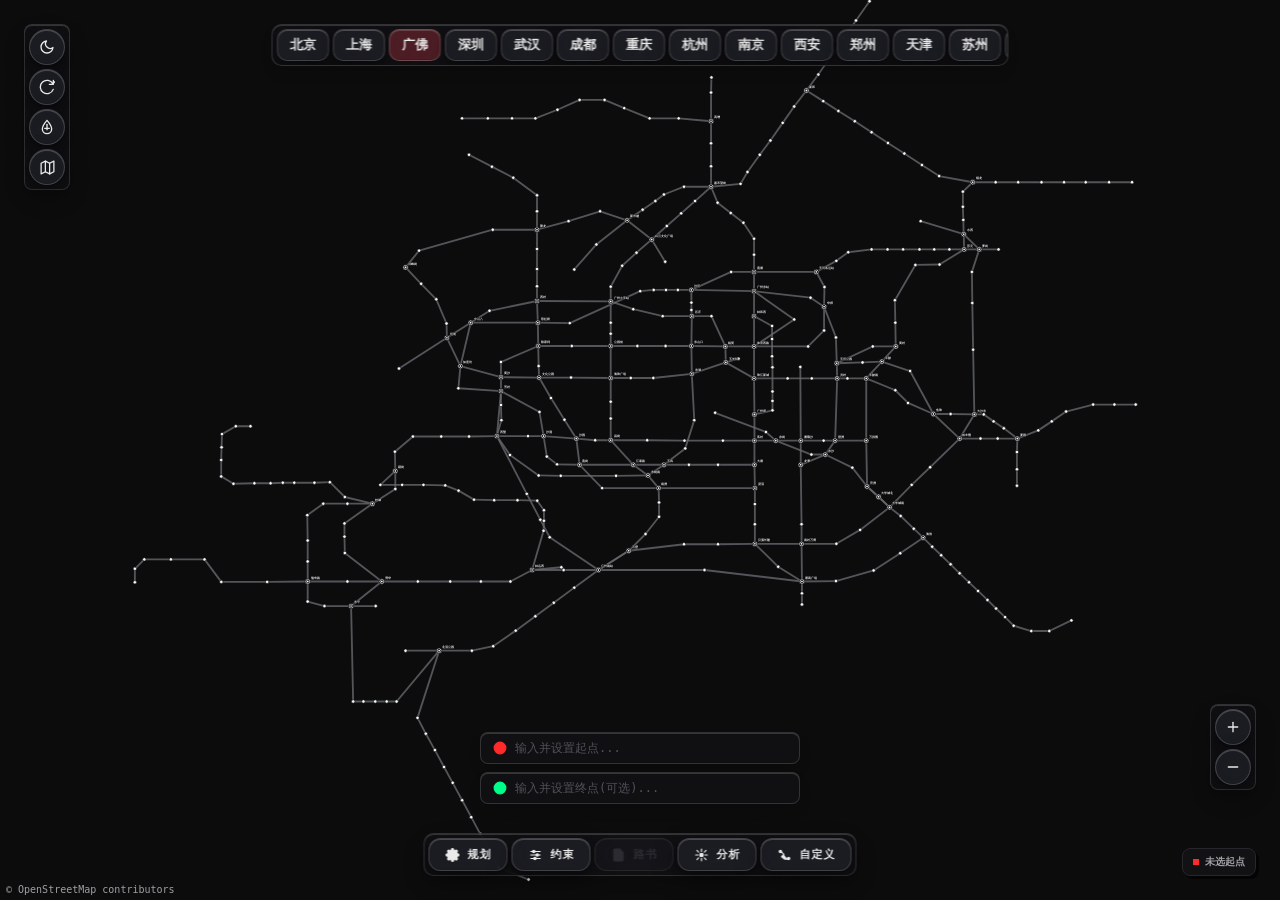
==== index.html @ 40e21f90 "feat: add Chongqing metro line 15 initial section" ====
<!DOCTYPE html>
<html lang="zh-CN">
<head>
    <meta charset="UTF-8">
    <meta name="viewport" content="width=device-width, initial-scale=1.0, viewport-fit=cover">
    <title>地铁路网线路研究</title>
    
    <!-- Google Fonts -->
    <link rel="preconnect" href="https://fonts.googleapis.com">
    <link rel="preconnect" href="https://fonts.gstatic.com" crossorigin>
    <link href="https://fonts.googleapis.com/css2?family=Outfit:wght@400;500;600;700;800&family=Inter:wght@400;500;600;700&display=swap" rel="stylesheet">
    
    <!-- CSS Style -->
    <link rel="stylesheet" href="styles.css?v=20261105-rose-v6">
</head>
<body class="theme-dark">
    <div class="app-container">
        
        <!-- Fullscreen map canvas -->
        <div class="map-section" id="map-section">
            <div class="map-svg-container" id="map-container">
                <!-- SVG map will be rendered dynamically here -->
            </div>
        </div>
        
        <!-- Top Left floating vertical pill (ref app theme/style panel) -->
        <div class="float-panel-left">
            <button class="btn-float" id="btn-theme" title="切换模式">
                <svg viewBox="0 0 24 24" width="16" height="16" stroke="currentColor" stroke-width="2" fill="none" stroke-linecap="round" stroke-linejoin="round">
                    <path d="M21 12.79A9 9 0 1 1 11.21 3 7 7 0 0 0 21 12.79z"></path>
                </svg>
            </button>
            <button class="btn-float" id="btn-reset-map" title="图表重置">
                <svg viewBox="0 0 24 24" width="16" height="16" stroke="currentColor" stroke-width="2" fill="none" stroke-linecap="round" stroke-linejoin="round">
                    <path d="M21.5 2v6h-6M21.34 15.57a10 10 0 1 1-.57-8.38l5.67-5.67"></path>
                </svg>
            </button>
            <button class="btn-float" id="btn-line-colors" title="显示线路官方颜色" aria-pressed="false">
                <svg viewBox="0 0 24 24" width="16" height="16" stroke="currentColor" stroke-width="2" fill="none" stroke-linecap="round" stroke-linejoin="round">
                    <path d="M12 22a7 7 0 0 0 7-7c0-5-7-13-7-13S5 10 5 15a7 7 0 0 0 7 7z"></path>
                    <path d="M12 8v8"></path>
                    <path d="M8.5 14h7"></path>
                </svg>
            </button>
            <button class="btn-float" id="btn-geographic" title="切换地理走向" aria-label="切换地理走向" aria-pressed="false">
                <svg viewBox="0 0 24 24" width="17" height="17" stroke="currentColor" stroke-width="1.8" fill="none" stroke-linecap="round" stroke-linejoin="round"><path d="m3 6 6-3 6 3 6-3v15l-6 3-6-3-6 3z"></path><path d="M9 3v15M15 6v15"></path></svg>
            </button>
        </div>
        <a class="geographic-credit" href="https://www.openstreetmap.org/copyright" target="_blank" rel="noopener noreferrer">© OpenStreetMap contributors</a>
        
        <!-- Floating city selector tabs -->
        <div class="city-tab-container" id="city-tab-container" role="tablist" aria-label="选择城市地铁网络，左右滑动查看更多城市" title="左右滑动查看更多城市">
        </div>
        
        <!-- Bottom Right floating vertical zoom pill (ref app share/focus panel) -->
        <div class="float-panel-right">
            <button class="btn-float" id="btn-zoom-in" title="放大">
                <svg viewBox="0 0 24 24" width="16" height="16" stroke="currentColor" stroke-width="2" fill="none" stroke-linecap="round" stroke-linejoin="round">
                    <line x1="12" y1="5" x2="12" y2="19"></line>
                    <line x1="5" y1="12" x2="19" y2="12"></line>
                </svg>
            </button>
            <button class="btn-float" id="btn-zoom-out" title="缩小">
                <svg viewBox="0 0 24 24" width="16" height="16" stroke="currentColor" stroke-width="2" fill="none" stroke-linecap="round" stroke-linejoin="round">
                    <line x1="5" y1="12" x2="19" y2="12"></line>
                </svg>
            </button>
        </div>

        <!-- Floating start/end station search pill -->
        <div class="search-pill-container" id="search-pill-container">
            <div class="search-pill" style="margin-bottom: 8px;">
                <span class="search-pill-icon" style="color: var(--state-start);">
                    <svg viewBox="0 0 24 24" width="14" height="14" stroke="currentColor" stroke-width="2" fill="none" stroke-linecap="round" stroke-linejoin="round">
                        <circle cx="12" cy="12" r="10" fill="currentColor"></circle>
                    </svg>
                </span>
                <input type="text" class="search-pill-input" id="search-start-input" placeholder="输入并设置起点..." autocomplete="off" aria-label="起点站">
                <div class="suggestions-box" id="start-suggestions" role="listbox" aria-label="起点站建议" style="display:none; bottom:calc(100% + 8px); top:auto;"></div>
            </div>
            <div class="search-pill" id="search-end-pill">
                <span class="search-pill-icon" style="color: var(--state-end);">
                    <svg viewBox="0 0 24 24" width="14" height="14" stroke="currentColor" stroke-width="2" fill="none" stroke-linecap="round" stroke-linejoin="round">
                        <circle cx="12" cy="12" r="10" fill="currentColor"></circle>
                    </svg>
                </span>
                <input type="text" class="search-pill-input" id="search-end-input" placeholder="输入并设置终点(可选)..." autocomplete="off" aria-label="终点站">
                <div class="suggestions-box" id="end-suggestions" role="listbox" aria-label="终点站建议" style="display:none; bottom:calc(100% + 8px); top:auto;"></div>
            </div>
        </div>
        
        <!-- Floating bottom navigation bar (ref main navigation bar) -->
        <div class="bottom-nav-bar" id="bottom-nav-bar">
            <button class="nav-item" id="nav-rules" data-target="drawer-rules">
                <span class="nav-item-icon">
                    <svg viewBox="0 0 24 24" width="14" height="14" stroke="currentColor" stroke-width="2" fill="none" stroke-linecap="round" stroke-linejoin="round">
                        <circle cx="12" cy="12" r="3"></circle>
                        <path d="M19.4 15a1.65 1.65 0 0 0 .33 1.82l.06.06a2 2 0 1 1-2.83 2.83l-.06-.06a1.65 1.65 0 0 0-1.82-.33 1.65 1.65 0 0 0-1 1.51V21a2 2 0 0 1-4 0v-.09A1.65 1.65 0 0 0 9 19.4a1.65 1.65 0 0 0-1.82.33l-.06.06a2 2 0 1 1-2.83-2.83l.06-.06a1.65 1.65 0 0 0 .33-1.82 1.65 1.65 0 0 0-1.51-1H3a2 2 0 0 1 0-4h.09A1.65 1.65 0 0 0 4.6 9a1.65 1.65 0 0 0-.33-1.82l-.06-.06a2 2 0 1 1 2.83-2.83l.06.06a1.65 1.65 0 0 0 1.82.33H9a1.65 1.65 0 0 0 1-1.51V3a2 2 0 0 1 4 0v.09a1.65 1.65 0 0 0 1 1.51 1.65 1.65 0 0 0 1.82-.33l.06-.06a2 2 0 1 1 2.83 2.83l-.06.06a1.65 1.65 0 0 0-.33 1.82V9a1.65 1.65 0 0 0 1.51 1H21a2 2 0 0 1 0 4h-.09a1.65 1.65 0 0 0-1.51 1z"></path>
                    </svg>
                </span>
                <span class="nav-item-label">规划</span>
            </button>
            <button class="nav-item" id="nav-constraints" data-target="drawer-constraints">
                <span class="nav-item-icon">
                    <svg viewBox="0 0 24 24" width="14" height="14" stroke="currentColor" stroke-width="2" fill="none" stroke-linecap="round" stroke-linejoin="round">
                        <line x1="4" y1="6" x2="20" y2="6"></line>
                        <line x1="4" y1="12" x2="20" y2="12"></line>
                        <line x1="4" y1="18" x2="20" y2="18"></line>
                        <circle cx="9" cy="6" r="2"></circle>
                        <circle cx="15" cy="12" r="2"></circle>
                        <circle cx="11" cy="18" r="2"></circle>
                    </svg>
                </span>
                <span class="nav-item-label">约束</span>
            </button>
            <button class="nav-item" id="nav-roadbook" data-target="drawer-roadbook" disabled aria-disabled="true">
                <span class="nav-item-icon">
                    <svg viewBox="0 0 24 24" width="14" height="14" stroke="currentColor" stroke-width="2" fill="none" stroke-linecap="round" stroke-linejoin="round">
                        <path d="M14 2H6a2 2 0 0 0-2 2v16a2 2 0 0 0 2 2h12a2 2 0 0 0 2-2V8z"></path>
                        <polyline points="14 2 14 8 20 8"></polyline>
                        <line x1="16" y1="13" x2="8" y2="13"></line>
                        <line x1="16" y1="17" x2="8" y2="17"></line>
                    </svg>
                </span>
                <span class="nav-item-label">路书</span>
            </button>
            <button class="nav-item" id="nav-analysis" data-target="drawer-analysis">
                <span class="nav-item-icon">
                    <svg viewBox="0 0 24 24" width="14" height="14" stroke="currentColor" stroke-width="2" fill="none" stroke-linecap="round" stroke-linejoin="round">
                        <circle cx="12" cy="12" r="3"></circle>
                        <line x1="12" y1="2" x2="12" y2="6"></line>
                        <line x1="12" y1="18" x2="12" y2="22"></line>
                        <line x1="4.22" y1="4.22" x2="7.05" y2="7.05"></line>
                        <line x1="16.95" y1="16.95" x2="19.78" y2="19.78"></line>
                        <line x1="2" y1="12" x2="6" y2="12"></line>
                        <line x1="18" y1="12" x2="22" y2="12"></line>
                        <line x1="4.22" y1="19.78" x2="7.05" y2="16.95"></line>
                        <line x1="16.95" y1="7.05" x2="19.78" y2="4.22"></line>
                    </svg>
                </span>
                <span class="nav-item-label">分析</span>
            </button>
            <button class="nav-item" id="nav-custom-route" data-target="drawer-custom-route" type="button">
                <span class="nav-item-icon" aria-hidden="true">
                    <svg viewBox="0 0 24 24" width="14" height="14" stroke="currentColor" stroke-width="2" fill="none" stroke-linecap="round" stroke-linejoin="round">
                        <circle cx="5" cy="6" r="2"></circle>
                        <circle cx="19" cy="18" r="2"></circle>
                        <path d="M7 7l4 4-4 4 5 4h5"></path>
                    </svg>
                </span>
                <span class="nav-item-label">自定义</span>
            </button>
        </div>
        
        <!-- Floating Glassmorphism Side Drawer (unified config dialog) -->
        <div class="glass-panel floating-drawer" id="floating-drawer">
            <div class="drawer-header">
                <div class="drawer-title" id="drawer-title">规则设置</div>
                <button class="drawer-close" id="btn-drawer-close">×</button>
            </div>
            
            <!-- Floating helper tooltip box -->
            <div class="glass-panel tooltip-box" id="mode-tooltip-box" style="display:none; position:absolute; z-index:200; left:16px; top:140px; width:calc(100% - 32px); padding:12px; font-size:11px; line-height:1.5; color:var(--text-secondary); border-radius:12px; pointer-events:auto; box-shadow:0 8px 32px rgba(0,0,0,0.85); background:var(--panel-bg); border:1px solid var(--border-color);">
                <div style="font-weight:bold; color:var(--text-primary); margin-bottom:6px; display:flex; justify-content:space-between; align-items:center;">
                    <span>规划模式说明</span>
                    <span id="btn-tooltip-close" style="cursor:pointer; font-size:14px; color:var(--text-muted);">×</span>
                </div>
                <div style="margin-bottom:8px;">
                    <b style="color:var(--neon-blue);">● 单向路径</b>：从起点出发探索一条最长路线，终点站可以为任意其他车站（不要求返回起点）。
                </div>
                <div>
                    <b style="color:var(--neon-pink);">● 闭环回路</b>：路径的终点必须重合回到起点站，形成一条完整的首尾相连的环状圈。
                </div>
            </div>
            
            <div class="drawer-content">
                
                <!-- Pane 1: Rules Config -->
                <div class="config-pane" id="pane-rules" style="display:none; flex-direction:column; gap:14px;">
                    <div class="switch-container">
                        <span class="switch-label">允许重复经过车站</span>
                        <label class="switch">
                            <input type="checkbox" id="allow-station-reuse" checked>
                            <span class="slider"></span>
                        </label>
                    </div>

                    <div class="switch-container">
                        <span class="switch-label">允许重复经过线路</span>
                        <label class="switch">
                            <input type="checkbox" id="allow-line-reuse" checked>
                            <span class="slider"></span>
                        </label>
                    </div>
                    
                    <div class="form-item">
                        <div class="switch-container">
                            <span class="switch-label">限制最大换乘次数</span>
                            <label class="switch">
                                <input type="checkbox" id="limit-transfers-toggle">
                                <span class="slider"></span>
                            </label>
                        </div>
                        <div class="slider-wrapper" id="transfers-slider-container" style="display:none; margin-top:8px;">
                            <input type="range" class="slider-input" id="max-transfers" min="0" max="20" value="5">
                            <span class="slider-val" id="max-transfers-val">5</span>
                        </div>
                    </div>
                    
                    <div class="form-item">
                        <div class="switch-container">
                            <span class="switch-label">限制使用最多线路数</span>
                            <label class="switch">
                                <input type="checkbox" id="limit-lines-toggle">
                                <span class="slider"></span>
                            </label>
                        </div>
                        <div class="slider-wrapper" id="lines-slider-container" style="display:none; margin-top:8px;">
                            <input type="range" class="slider-input" id="max-lines" min="1" max="23" value="5">
                            <span class="slider-val" id="max-lines-val">5</span>
                        </div>
                    </div>

                    
                    <div class="form-item" style="position:relative;">
                        <label class="form-label" style="display:flex; align-items:center; gap:4px;">
                            规划模式
                            <span class="info-icon" id="mode-info-icon" style="cursor:pointer; opacity:0.6; font-size:10px; font-weight:bold; border: 1px solid var(--border-color); padding: 0 4px; line-height:1.2;">i</span>
                        </label>
                        <div class="tab-switcher">
                            <button class="tab-btn active" id="mode-path" data-mode="path">单向路径</button>
                            <button class="tab-btn" id="mode-loop" data-mode="loop">闭环回路</button>
                        </div>
                    </div>

                    <div class="form-item">
                        <label class="form-label">最长目标</label>
                        <div class="tab-switcher">
                            <button class="tab-btn active" id="metric-edges" data-metric="edges">最多区间数</button>
                            <button class="tab-btn" id="metric-distance" data-metric="distance">最长估算距离</button>
                        </div>
                    </div>
                    
                    <button class="btn-primary" id="btn-run-solver" style="margin-top:10px;">
                        <span>开始规划路线</span>
                    </button>
                </div>
                
                <!-- Pane 2: Waypoints Config -->
                <div class="config-pane" id="pane-waypoints" style="display:none; flex-direction:column; gap:12px;">
                    <div class="form-item">
                        <label class="form-label">新增打卡站</label>
                        <div class="autocomplete-container">
                            <input type="text" class="input-text" id="waypoint-input" placeholder="输入并选择打卡站..." autocomplete="off">
                            <div class="suggestions-box" id="waypoint-suggestions" style="display:none;"></div>
                        </div>
                    </div>
                    <div class="form-item">
                        <label class="form-label">当前打卡站列表</label>
                        <div class="chips-container" id="waypoints-chips">
                            <span class="chips-placeholder">暂未添加打卡站</span>
                        </div>
                    </div>
                </div>
                
                <!-- Pane 3: Avoids Config -->
                <div class="config-pane" id="pane-avoids" style="display:none; flex-direction:column; gap:12px;">
                    <div class="form-item">
                        <label class="form-label">新增避让车站或线路</label>
                        <div class="autocomplete-container">
                            <input type="text" class="input-text" id="avoid-input" placeholder="输入并选择车站/线路避开..." autocomplete="off">
                            <div class="suggestions-box" id="avoid-suggestions" style="display:none;"></div>
                        </div>
                    </div>
                    <div class="form-item">
                        <label class="form-label">当前避让黑名单</label>
                        <div class="chips-container" id="avoids-chips">
                            <span class="chips-placeholder">暂未添加避让项</span>
                        </div>
                    </div>
                </div>
                
                <!-- Pane 4: Roadbook Output -->
                <div class="config-pane" id="pane-roadbook" style="display:none; flex-direction:column; gap:14px; height:100%;">
                    <div class="stats-grid">
                        <div class="stat-box">
                            <span class="stat-label">经过区间</span>
                            <span class="stat-value" id="res-edges">0 个</span>
                        </div>
                        <div class="stat-box">
                            <span class="stat-label">途经车站</span>
                            <span class="stat-value" id="res-stations" style="color:var(--neon-blue);">0 个</span>
                        </div>
                        <div class="stat-box">
                            <span class="stat-label">换乘次数</span>
                            <span class="stat-value" id="res-transfers" style="color:var(--neon-pink);">0 次</span>
                        </div>
                        <div class="stat-box">
                            <span class="stat-label">估算距离</span>
                            <span class="stat-value" id="res-distance" style="color:var(--state-end);">0.0 km</span>
                        </div>
                    </div>
                    
                    <button class="btn-primary" id="btn-roadbook-cruise" style="background:var(--state-end); border-color:var(--state-end); color:black; font-weight:bold;">
                        <span>开启路线巡游模拟</span>
                    </button>
                    
                    <div class="roadbook-container">
                        <div class="roadbook-title-row">
                            <div class="roadbook-title-group">
                                <div class="roadbook-title">行车路书</div>
                                <span id="route-approximation-badge" class="route-approximation-badge" hidden title="当前最佳路线，计算未完成" aria-label="当前最佳路线，计算未完成"><span class="route-approximation-ring" aria-hidden="true"></span></span>
                            </div>
                            <button class="roadbook-share-trigger" id="btn-roadbook-share" type="button" title="分享路线">分享</button>
                        </div>
                        <div class="roadbook-list" id="roadbook-list">
                            <div style="font-size:12px; color:var(--text-muted); text-align:center; padding:20px 0;">
                                暂无规划路线，请先在“规则”面板中点击开始
                            </div>
                        </div>
                    </div>
                </div>

                <div class="config-pane" id="pane-custom-route" style="display:none; flex-direction:column; gap:12px;">
                    <button id="btn-custom-route-drawer-toggle" class="custom-route-compact-summary" type="button">
                        <span id="custom-route-compact-count">已选 0 站</span>
                        <span aria-hidden="true">展开</span>
                    </button>
                    <div class="custom-route-summary" id="custom-route-summary">点击任意车站设置起点</div>
                    <div class="stats-grid" aria-live="polite">
                        <div class="stat-box"><span class="stat-label">途经车站</span><span class="stat-value" id="custom-stations">0 个</span></div>
                        <div class="stat-box"><span class="stat-label">换乘次数</span><span class="stat-value" id="custom-transfers">0 次</span></div>
                        <div class="stat-box"><span class="stat-label">估算距离</span><span class="stat-value" id="custom-distance">0.0 km</span></div>
                    </div>
                    <div class="custom-route-actions">
                        <button id="btn-custom-undo" type="button">撤销上一步</button>
                        <button id="btn-custom-clear" type="button">清空</button>
                        <button class="btn-primary" id="btn-custom-confirm" type="button" disabled>确认路线</button>
                    </div>
                </div>

                <!-- Pane 5: Network analysis tools stay separate from the route-planning flow. -->
                <div class="config-pane" id="pane-analysis" style="display:none; flex-direction:column; gap:12px;">
                    <div class="analysis-pane-intro">探索网络结构，不会改变当前路线规划条件。</div>
                    <button class="analysis-action" id="btn-open-matrix" type="button">
                        <span>站间最少站数</span>
                        <small>查看站点间最少经过站数</small>
                    </button>
                    <button class="analysis-action" id="btn-open-centrality" type="button">
                        <span>中心性排行</span>
                        <small>查看网络枢纽和覆盖能力</small>
                    </button>
                    <button class="analysis-action" id="btn-open-city-extremes" type="button">
                        <span>城市线网之最</span>
                        <small>扫描全城起点，寻找不同规则下的最长路线</small>
                    </button>
                    <button class="analysis-action" id="btn-open-rose" type="button"><span>方向玫瑰图</span><small>按线路颜色探索城市轨道走向</small></button>
                    <button class="analysis-action" id="btn-open-detour" type="button"><span>绕路之王</span><small>比较站间线网距离和直线距离</small></button>
                <button class="analysis-action" id="btn-open-failure" type="button"><span>故障影响模拟</span><small>模拟车站、区间或整条线路中断</small></button>
                </div>
                
                <!-- Pane 6: Station Wiki -->
                <div class="config-pane" id="pane-wiki" style="display:none; flex-direction:column; gap:14px; height:100%; overflow-y:auto; padding-right:4px;">
                    <div id="wiki-content" style="display:flex; flex-direction:column; gap:14px;">
                        <!-- Wiki details dynamically populated here -->
                    </div>
                </div>
                
            </div>
        </div>
        
        <!-- Floating interactive popup on map clicks -->
        <div class="map-popup" id="map-popup">
            <div class="map-popup-header" id="popup-station-name">车站名称</div>
            <div class="map-popup-status" id="popup-station-status" hidden></div>
            <button class="map-popup-btn" id="popup-btn-start">设为起点</button>
            <button class="map-popup-btn" id="popup-btn-end">设为终点</button>
            <button class="map-popup-btn" id="popup-btn-waypoint">设为必经打卡站</button>
            <button class="map-popup-btn" id="popup-btn-avoid">设为避让站</button>
            <button class="map-popup-btn" id="popup-btn-cruise" style="display:none; color:var(--state-end); font-weight:bold;">开始巡游路线</button>
            <button class="map-popup-btn" id="popup-btn-wiki" style="color:var(--neon-blue); font-weight:bold;">查看车站百科</button>
            <button class="map-popup-btn danger" id="popup-btn-clear-status" style="display:none;">清除状态</button>
        </div>
        
        <!-- Floating status overlay -->
        <div class="map-status-overlay glass-panel" id="map-status-overlay">
            <div class="map-status-row">
                <span class="map-status-dot"></span>
                <span id="map-status-text" aria-live="polite">未选起点</span>
            </div>
        </div>
        
        <!-- Loading spinner overlay -->
        <div class="loading-overlay" id="loading-overlay">
            <div class="spinner"></div>
            <div class="loading-text" id="loading-text">算法实时计算中...</div>
            <div class="progress-container" style="width: 250px; height: 6px; background: rgba(255,255,255,0.08); border-radius: 3px; overflow: hidden; margin-top: 10px; border: 1px solid var(--border-color);">
                <div class="progress-bar" id="solver-progress-bar" style="width: 0%; height: 100%; background: linear-gradient(90deg, var(--neon-blue), var(--neon-purple)); box-shadow: 0 0 8px var(--neon-blue); transition: width 0.1s ease;"></div>
            </div>
            <div class="loading-subtext" id="solver-progress-text" style="font-size: 11px; color: var(--text-secondary); margin-top: 4px;">已探索 0 个状态 (0%)</div>
            <div class="solver-elapsed-time" id="solver-elapsed-time" aria-live="polite">计算用时 00:00</div>
            <section class="solver-decision-dialog" id="solver-decision-dialog" role="dialog" aria-modal="true" aria-labelledby="solver-decision-title" hidden>
                <h2 id="solver-decision-title">计算仍在进行</h2>
                <p id="solver-decision-copy">正在继续寻找更长路线。</p>
                <div class="solver-decision-actions">
                    <button class="btn-primary" id="btn-use-current-best" type="button">使用当前最佳路线</button>
                    <button id="btn-continue-solver" type="button">继续计算</button>
                    <button class="btn-cancel-solver" id="btn-cancel-decision" type="button">取消计算</button>
                </div>
            </section>
            <button class="btn-cancel-solver" id="btn-cancel-solver">取消计算</button>
        </div>

        <!-- Floating Glassmorphism Cruise Control Panel -->
        <div class="glass-panel cruise-panel" id="cruise-panel" style="display:none;">
            <div class="cruise-header">
                <span class="cruise-title">模拟地铁巡游中</span>
                <button class="cruise-close" id="btn-cruise-stop">×</button>
            </div>
            <div class="cruise-body">
                <div class="cruise-info">
                    <span id="cruise-current-station">当前站: --</span>
                    <span id="cruise-next-station">下一站: --</span>
                </div>
                <div class="cruise-progress-row">
                    <span id="cruise-progress-text">0 / 0</span>
                    <div class="cruise-progress-track"
                         id="cruise-progress-track"
                         role="progressbar"
                         aria-label="路书播放进度"
                         aria-valuemin="0"
                         aria-valuemax="100"
                         aria-valuenow="0">
                        <span id="cruise-progress-bar"></span>
                    </div>
                </div>
                <div class="cruise-controls">
                    <button class="cruise-btn" id="btn-cruise-play-pause">暂停</button>
                    <button class="cruise-btn" id="btn-cruise-replay" style="display:none;">重播</button>
                    <div class="cruise-speed-selector">
                        <button class="speed-btn active" data-speed="1">1x</button>
                        <button class="speed-btn" data-speed="2">2x</button>
                        <button class="speed-btn" data-speed="4">4x</button>
                        <button class="speed-btn" data-speed="8">8x</button>
                    </div>
                    <div style="display:flex; flex-direction:column; gap:4px;">
                        <label class="cruise-toggle">
                            <input type="checkbox" id="cruise-track-toggle" checked>
                            <span>视角追踪</span>
                        </label>
                        <label class="cruise-toggle">
                            <input type="checkbox" id="cruise-loop-toggle">
                            <span>循环播放</span>
                        </label>
                    </div>
                </div>
            </div>
        </div>

        <!-- Direct Shortest Path Matrix Modal -->
        <div class="matrix-modal" id="matrix-modal">
            <div class="matrix-header">
                <span class="matrix-title">站间最少途经站数（含起终点）</span>
                <div class="matrix-header-right">
                    <label class="analysis-filter-group">城市
                        <select id="matrix-city-select" class="analysis-select" aria-label="站间最少站数城市"></select>
                    </label>
                    <label class="analysis-filter-group">起始车站
                        <span class="station-select-wrap">
                            <span id="matrix-start-line-icon" class="station-line-icon" aria-hidden="true"></span>
                            <button type="button" id="matrix-start-trigger" class="analysis-select analysis-select-trigger" aria-haspopup="listbox" aria-expanded="false">全部车站</button>
                            <div id="matrix-start-menu" class="station-select-menu" role="listbox" aria-label="站间最少站数起始车站"></div>
                            <select id="matrix-start-select" class="analysis-select-hidden" aria-hidden="true" tabindex="-1"></select>
                        </span>
                    </label>
                    <span class="matrix-filter-label">最少车站数 >=</span>
                    <input type="number" class="matrix-filter-input" id="matrix-filter-input" value="25" min="1" max="100">
                    <button class="matrix-close" id="btn-matrix-close">×</button>
                </div>
            </div>
            <div class="matrix-warning" id="matrix-warning">
                ⚠️ 满足条件的路线过多，已限流仅展示前 500 条站对。请输入更大的筛选值过滤。
            </div>
            <div class="matrix-body" id="matrix-body">
                <!-- Dynamic list table populated by Javascript -->
            </div>
        </div>
        </div>
        
        <!-- Centrality (Degree / Betweenness) Modal -->
        <div class="matrix-modal" id="centrality-modal" style="display:none; flex-direction:column;">
            <div class="matrix-header" style="flex-direction:row;justify-content:space-between;align-items:center;margin-bottom:8px;padding-bottom:6px;border-bottom:1px solid var(--border-color);">
                <span class="matrix-title" style="display:flex;align-items:center;gap:8px;">
                    车站中心性排行榜
                    <button id="btn-centrality-help-toggle" style="background:transparent;border:1px solid var(--border-color);border-radius:4px;color:var(--text-secondary);font-size:10px;padding:2px 8px;cursor:pointer;display:flex;align-items:center;gap:4px;">
                        ❓ 指标说明
                    </button>
                </span>
                <div style="display:flex;align-items:center;gap:16px;">
                    <div class="centrality-city-filter">
                        <span style="font-size:10px;color:var(--text-muted);">城市:</span>
                        <select id="centrality-city-select" class="analysis-select" aria-label="中心性排行城市"></select>
                    </div>
                    <div style="display:flex;align-items:center;gap:6px;">
                        <span style="font-size:10px;color:var(--text-muted);">图空间:</span>
                        <label style="font-size:11px;color:var(--text-secondary);display:flex;align-items:center;gap:3px;cursor:pointer;">
                            <input type="radio" name="centrality-space" value="L" id="centrality-space-L" checked style="accent-color:var(--accent-color);">Space L
                        </label>
                        <label style="font-size:11px;color:var(--text-secondary);display:flex;align-items:center;gap:3px;cursor:pointer;margin-left:8px;">
                            <input type="radio" name="centrality-space" value="P" id="centrality-space-P" style="accent-color:var(--state-end);">Space P
                        </label>
                    </div>
                    
                    <div style="width:1px;height:14px;background:var(--border-color);"></div>

                    <!-- Parameter n input -->
                    <div style="display:flex;align-items:center;gap:6px;">
                        <span style="font-size:10px;color:var(--text-muted);font-weight:bold;">乘坐站数 n (Space L):</span>
                        <input type="number" id="centrality-n-val" min="1" step="1" placeholder="全部" aria-label="乘坐站数 n，留空表示全部" style="width:50px;background:rgba(255,255,255,0.03);border:1px solid var(--border-color);border-radius:4px;color:var(--text-primary);padding:2px 4px;font-size:10px;outline:none;text-align:center;">
                    </div>

                    <div style="width:1px;height:14px;background:var(--border-color);"></div>

                    <!-- Filter for coverage >= value -->
                    <div style="display:flex;align-items:center;gap:6px;">
                        <span style="font-size:10px;color:var(--text-muted);font-weight:bold;">筛选覆盖车站数 ≥:</span>
                        <input type="number" id="centrality-coverage-filter" min="0" placeholder="全部" aria-label="筛选覆盖车站数，留空表示全部" style="width:55px;background:rgba(255,255,255,0.03);border:1px solid var(--border-color);border-radius:4px;color:var(--text-primary);padding:2px 4px;font-size:10px;outline:none;text-align:center;">
                    </div>

                    <button class="matrix-close" id="btn-centrality-close">×</button>
                </div>
            </div>
            
            <!-- Collapsible Inline Help Card -->
            <div id="centrality-help-card" style="display:none;margin-bottom:10px;background:rgba(255,255,255,0.03);border:1px solid var(--border-color);border-radius:8px;padding:12px;font-size:11px;line-height:1.6;color:var(--text-secondary);overflow-y:auto;max-height:260px;flex-shrink:0;">
                <div style="font-weight:bold;color:var(--text-primary);margin-bottom:8px;font-size:12px;display:flex;align-items:center;gap:4px;">
                    📖 地铁网络分析指标与空间使用指南
                </div>
                
                <div style="margin-bottom:10px;">
                    <span style="font-weight:bold;color:var(--accent-color);font-size:11.5px;">▸ Space L（拓扑空间）— “物理轨道几何”</span><br>
                    <span style="color:var(--text-muted);">最接近地铁轨道真实地理排布的模型。只有相邻的物理车站之间有直接连线。</span>
                    <div style="margin-left:8px;margin-top:4px;">
                        • <b style="color:var(--neon-blue);">度数</b>：物理直达的相邻车站个数。即直接连接了几条轨道分支。<br>
                        • <b style="color:var(--neon-purple);">介数</b>：控制物理轨道流向的交通咽喉。介数越高，说明越多的全网物理最短路径需要通过该物理站点。<br>
                        • <b style="color:var(--neon-pink);">随机游走介数</b>：乘客乘车时“盲目游走”或在岔路口随机选择方向时通过该站的概率，有助于识别备用的物理中转站。<br>
                        • <b style="color:var(--state-avoid);">N站覆盖数</b>：以该站为起点，在乘坐至多 n 个车站（n 步物理跳数）以内可以到达的非重复车站总数，反映了局部的物理辐射范围。
                    </div>
                </div>
                
                <div style="border-top:1px solid rgba(255,255,255,0.08);padding-top:8px;">
                    <span style="font-weight:bold;color:var(--state-end);font-size:11.5px;">▸ Space P（乘客转乘空间）— “同线零换乘直达”</span><br>
                    <span style="color:var(--text-muted);">最贴近乘客转乘体感的设计模型。同一条地铁线路上的所有车站之间均直接相连。</span>
                    <div style="margin-left:8px;margin-top:4px;">
                        • <b style="color:var(--neon-blue);">度数（直达辐射范围）</b>：从该站出发，在<b>不需要换乘</b>的情况下能坐一趟车直达的全城车站总数。<br>
                        • <b style="color:var(--neon-purple);">介数（换乘最优咽喉）</b>：若全网乘客出行都选择<b>“换乘次数最少”</b>的路线，有多少条出行路径必须在这个车站换乘。代表了最核心的换乘中枢地位。<br>
                        • <b style="color:var(--neon-pink);">随机游走介数（随缘中转枢纽）</b>：模拟乘客不看导航随缘坐车、换乘时随机选择线路时，作为中转站被途经的频次。能有效发现非最优解但高连通性的隐性换乘咽喉。
                    </div>
                </div>
            </div>



            <p class="centrality-scroll-hint">左右滑动查看全部指标，车站名称保持可见</p>
            <div class="matrix-body" id="centrality-body" style="flex:1;overflow-y:auto;">
                <!-- Dynamic table populated by JS -->
            </div>
        </div>

    </div>

        <!-- Subway Data Source -->
        <!-- City-wide extremes use the existing solver with every station as a candidate start. -->
        <div class="matrix-modal city-extremes-modal" id="city-extremes-modal">
            <div class="matrix-header">
                <div>
                    <div class="matrix-title">城市线网之最</div>
                    <div class="city-extremes-subtitle">按规则扫描全城起点，结果可直接回到地图与路书。</div>
                </div>
                <button class="matrix-close" id="btn-city-extremes-close" aria-label="关闭城市线网之最">×</button>
            </div>
            <div class="city-extremes-controls">
                <label class="city-extremes-field">
                    <span>城市</span>
                    <select id="city-extremes-city"></select>
                </label>
                <fieldset class="city-extremes-rules">
                    <legend>路线规则</legend>
                    <label><input type="radio" name="city-extreme-rule" value="path-reuse" checked> 重复站点最长单向路线</label>
                    <label><input type="radio" name="city-extreme-rule" value="loop-reuse"> 重复站点最长闭环路线</label>
                    <label><input type="radio" name="city-extreme-rule" value="path-simple"> 不重复站点最长单向路线</label>
                    <label><input type="radio" name="city-extreme-rule" value="loop-simple"> 不重复站点最长闭环路线</label>
                </fieldset>
                <fieldset class="city-extremes-rules">
                    <legend>优化目标</legend>
                    <label><input type="radio" name="city-extreme-metric" value="edges" checked> 按区间数</label>
                    <label><input type="radio" name="city-extreme-metric" value="distance"> 按估算距离</label>
                </fieldset>
                <div class="city-extremes-actions">
                    <button class="btn-primary" id="btn-city-extremes-run" type="button">查看/扫描结果</button>
                    <button class="btn-cancel-solver" id="btn-city-extremes-cancel" type="button" style="display:none;">取消扫描</button>
                </div>
            </div>
            <div class="city-extremes-status" id="city-extremes-status">选择城市、规则和优化目标后查看路线。</div>
            <div class="city-extremes-result" id="city-extremes-result"></div>
        </div>

        <div class="share-sheet" id="share-sheet" role="dialog" aria-modal="true" aria-labelledby="share-sheet-title" style="display:none;">
            <div class="share-sheet-backdrop" data-share-close="true"></div>
            <section class="share-sheet-panel">
                <div class="share-sheet-header">
                    <div>
                        <div class="share-sheet-eyebrow">本地生成</div>
                        <h2 id="share-sheet-title">分享路线</h2>
                    </div>
                    <button class="drawer-close" id="btn-share-close" type="button" aria-label="关闭分享">×</button>
                </div>
                <div class="share-mode-tabs" role="tablist" aria-label="分享内容密度">
                    <button class="share-mode-tab" type="button" data-share-mode="compact" role="tab">精简</button>
                    <button class="share-mode-tab active" type="button" data-share-mode="normal" role="tab">详细</button>
                    <button class="share-mode-tab" type="button" data-share-mode="complete" role="tab">完整</button>
                </div>
                <div class="share-preview-wrap">
                    <img id="share-preview-image" alt="路线分享卡预览">
                </div>
                <div class="share-sheet-actions">
                    <button id="btn-share-download" type="button">下载图片</button>
                    <button id="btn-share-system" type="button">系统分享</button>
                    <button id="btn-share-expand" type="button" style="display:none;">查看大图</button>
                    <button class="btn-primary" id="btn-share-print" type="button" style="display:none;">打印 / 存为 PDF</button>
                </div>
            </section>
        </div>

        <div class="share-large-viewer" id="share-large-viewer" role="dialog" aria-modal="true" aria-label="完整路线大图" style="display:none;">
            <button class="share-large-viewer-close" id="btn-share-large-close" type="button" aria-label="关闭大图">×</button>
            <div class="share-large-viewer-scroll"><img id="share-large-viewer-image" alt="完整路线大图"></div>
        </div>

    <script src="subway_data.js?v=20261112-chongqing15-v1"></script>
    <script src="city_extremes_results.js?v=20261112-chongqing15-v1"></script>
    <script src="mobile-map-interaction.js"></script>
    <script src="topology-rules.js"></script>
    <script src="route-rules.js"></script>
    <script src="solver-contract.js"></script>
    <script src="city-registry.js"></script>
    <script src="calculation-topology.js"></script>
    <script src="custom-route.js"></script>
    <script src="station-label-layout.js"></script>
    <script src="line-badge-layout.js"></script>
    <script src="share-export.js"></script>
    <script src="network-research-core.js?v=20261102-all-cities"></script>
    <script src="network-research-ui.js?v=20261103-review-medium-low-v4"></script>
    <script src="geographic-view.js?v=20261105-all-cities-v1"></script>
    <script src="orientation-rose.js?v=20261105-1"></script>
    <script src="orientation-rose-ui.js?v=20261112-chongqing15-v1"></script>
    <script src="solver-progress.js"></script>
    <script src="site-runtime.js"></script>
    <script src="analytics-client.js"></script>
    
    <!-- Page Controller script -->
    <script>
        document.addEventListener("DOMContentLoaded", () => {
            let selectedCity = "guangzhou";
            let data = window.subwayDataMap ? window.subwayDataMap[selectedCity] : window.subwayData;
            if (!data) {
                alert("未能加载地铁数据，请检查 subway_data.js！");
                return;
            }
            window.CityRegistry.renderTabs(
                document.getElementById("city-tab-container"),
                window.subwayDataMap,
                selectedCity
            );
            document.title = "地铁路网线路研究";
            let calculationTopology = getCalculationCityData(selectedCity).topology;

            // Planning state is the single source of truth for every map marker, form control and solver request.
            let selectedStartStation = "";
            let selectedEndStation = "";
            let routeMode = "path";
            let optimizeMetric = "edges";
            let showOfficialLineColors = false;
            let geographicView = null;
            let geographicPending = false;
            const geographicDataPromises = new Map();
            const geographicButton = document.getElementById("btn-geographic");
            function syncGeographicControl() {
                geographicButton.disabled = geographicPending;
                geographicButton.setAttribute("aria-pressed", geographicView ? "true" : "false");
                geographicButton.classList.toggle("active", !!geographicView);
                const name = geographicView ? "返回线网示意图" : "切换地理走向";
                geographicButton.title = name; geographicButton.setAttribute("aria-label", name);
            }
            function mapEdgeShape(edge) {
                const u = data.nodes.find(n => n.name === edge.u), v = data.nodes.find(n => n.name === edge.v);
                if (!u || !v) return null;
                return geographicView ? geographicView.points(edge) : {estimated:false, points:[u,v]};
            }
            function mapPolyline(points) { return points.map(p => `${p.x},${p.y}`).join(" "); }

            const selectedWaypoints = new Set();
            const selectedAvoids = new Set();
            const activeWorkers = new Set();
            let activeSolverSession = null;
            let researchController = null;
            let researchPreviousView = null;
            let isCustomRouteMode = false;
            let customRouteGraph = window.CustomRoute.createGraph(calculationTopology.nodes, calculationTopology.edges);
            let customRouteDraft = window.CustomRoute.createDraft();
            let currentConfirmedResult = null;
            let confirmedRouteSource = "solver";
            let hoveredStationName = "";
            let currentRouteSegments = [];
            let shareMode = "normal";
            let sharePreviewUrl = "";

            function getStationOperationalStatus(nodeOrName, cityData = data) {
                const rawCity = cityData?.rawCity || cityData;
                if (!rawCity?.nodes) return null;
                const node = typeof nodeOrName === "string"
                    ? rawCity.nodes.find(item => item.name === nodeOrName)
                    : nodeOrName;
                return node?.wiki?.operationalStatus || null;
            }

            function isStationUnavailable(nodeOrName, cityData = data) {
                return getStationOperationalStatus(nodeOrName, cityData)?.state === "temporarily_closed";
            }

            function getRouteMapSegments(edge) {
                return calculationTopology.getMapSegments(edge);
            }

            // Cruise state is deliberately separate from route planning so pausing an animation never changes a route.
            let cruiseIsPlaying = false;
            let cruiseSpeedMultiplier = 1;
            let cruiseLastTimestamp = null;
            let cruisePathPoints = [];
            let cruiseSegments = [];
            let cruiseCurrentSegmentIndex = 0;
            let cruiseCurrentSegmentProgress = 0.0;
            let cruisePreviousViewport = null;
            const BASE_CRUISE_SPEED = 80.0;
            const CRUISE_MIN_SCALE = 4.0;

            // Zoom & Pan state
            let scale = 1.0;
            let translateX = 0;
            let translateY = 0;
            const LINE_BADGE_MIN_SCALE = 4.0;
            let lastStationLabelRects = [];
            let isDragging = false;
            let startDragX = 0;
            let startDragY = 0;
            let dragStartTranslateX = 0;
            let dragStartTranslateY = 0;

            // Cache stable DOM anchors once; dynamic SVG children are recreated by renderSvgMap().
            const appContainer = document.querySelector(".app-container");
            const mapContainer = document.getElementById("map-container");
            const mapSection = document.getElementById("map-section");
            const mapPopup = document.getElementById("map-popup");
            const popupStationName = document.getElementById("popup-station-name");
            const mapStatusText = document.getElementById("map-status-text");
            const mapStatusOverlay = document.getElementById("map-status-overlay");
            const drawer = document.getElementById("floating-drawer");
            const drawerTitle = document.getElementById("drawer-title");

            let clickedStationName = "";

            // Rebuild the SVG from the selected city's data, then project persistent planning state onto it.
            function renderSvgMap() {
                const nodes = data.nodes;
                const edges = data.edges;

                // Some source records omit one coordinate. Ignore those values while calculating the viewport bounds.
                const xs = nodes.map(n => n.x).filter(x => x !== 0);
                const ys = nodes.map(n => n.y).filter(y => y !== 0);
                const minX = Math.min(...xs) - 50;
                const maxX = Math.max(...xs) + 50;
                const minY = Math.min(...ys) - 50;
                const maxY = Math.max(...ys) + 50;
                const w = maxX - minX;
                const h = maxY - minY;

                translateX = -minX;
                translateY = -minY;
                scale = 1.0;

                let svgHtml = `
                    <svg id="metro-svg" viewBox="0 0 ${w} ${h}">
                        <g id="map-viewport-group">
                            <g id="edges-group"></g>
                            <g id="highlight-edges-group"></g>
                            <g id="stations-group"></g>
                            <g id="highlight-stations-group"></g>
                            <g id="line-badges-group"></g>
                            <g id="labels-group"></g>
                        </g>
                    </svg>
                `;
                mapContainer.innerHTML = svgHtml;

                const edgesGroup = document.getElementById("edges-group");
                const stationsGroup = document.getElementById("stations-group");
                const labelsGroup = document.getElementById("labels-group");

                function getLabelDefaultOpacity(nodeName, isTransfer) {
                    if (nodeName === selectedStartStation || nodeName === selectedEndStation || selectedWaypoints.has(nodeName) || selectedAvoids.has(nodeName) || isStationTraversed(nodeName)) {
                        return "1.0";
                    }
                    return isTransfer ? "0.65" : "0.0";
                }

                // Draw base lines in gray by default; users can toggle official line colors for network exploration.
                edges.forEach((edge, idx) => {
                    const uNode = nodes.find(n => n.name === edge.u);
                    const vNode = nodes.find(n => n.name === edge.v);
                    if (uNode && vNode) {
                        const shape = mapEdgeShape(edge);
                        if (!shape) return;
                        const line = document.createElementNS("http://www.w3.org/2000/svg", "polyline");
                        line.setAttribute("points", mapPolyline(shape.points));
                        line.setAttribute("fill", "none");
                        if (shape.estimated) { line.setAttribute("stroke-dasharray", "7 6"); line.dataset.geometry = "estimated"; }
                        else if (geographicView) line.dataset.geometry = "osm";
                        const description = document.createElementNS("http://www.w3.org/2000/svg", "title");
                        description.textContent = `${edge.line} ${edge.u}—${edge.v}${shape.estimated ? "：站间直线估算" : geographicView ? "：OSM 候选走向" : ""}`;
                        line.appendChild(description);
                        line.setAttribute("class", "metro-line");
                        line.setAttribute("aria-hidden", "true");
                        line.setAttribute("stroke", showOfficialLineColors
                            ? safeLineColor(edge.color, "var(--base-line-color)")
                            : "var(--base-line-color)");
                        line.setAttribute("stroke-width", "4.5");
                        if (geographicView) line.setAttribute("stroke-width", "7");
                        line.setAttribute("stroke-linecap", "round");
                        line.setAttribute("stroke-linejoin", "round");
                        line.setAttribute("opacity", showOfficialLineColors ? "0.92" : "0.78");
                        line.setAttribute("id", `edge-base-${idx}`);
                        edgesGroup.appendChild(line);
                    }
                });

                // Draw base stations and bind tooltips/hovers
                nodes.forEach(node => {
                    const isTransfer = node.lines.length > 1;

                    const stationGroup = document.createElementNS("http://www.w3.org/2000/svg", "g");
                    const isUnavailable = isStationUnavailable(node);
                    stationGroup.setAttribute("class", `svg-station${isUnavailable ? " station-unavailable" : ""}`);
                    stationGroup.setAttribute("id", `station-node-${node.name}`);
                    stationGroup.setAttribute("role", "button");
                    stationGroup.setAttribute("tabindex", "0");
                    stationGroup.setAttribute("aria-label", isUnavailable ? `${node.name}，暂停服务，不参与路线计算` : `选择车站 ${node.name}`);
                    
                    // The SVG map remains directly operable without a mouse: keyboard users can
                    // open the same station action menu with Enter or Space.
                    stationGroup.addEventListener("click", (e) => {
                        e.stopPropagation();
                        handleStationActivation(node.name, e);
                    });
                    stationGroup.addEventListener("keydown", (e) => {
                        if (e.key === "Enter" || e.key === " ") {
                            e.preventDefault();
                            handleStationActivation(node.name, { clientX: window.innerWidth / 2, clientY: window.innerHeight / 2 });
                        }
                    });

                    stationGroup.addEventListener("mouseover", () => {
                        hoveredStationName = node.name;
                        refreshStationLabels();
                    });

                    stationGroup.addEventListener("mouseout", () => {
                        if (hoveredStationName === node.name) hoveredStationName = "";
                        refreshStationLabels();
                    });

                    // Keep the compact classic station mark while making touch selection forgiving.
                    const hitArea = document.createElementNS("http://www.w3.org/2000/svg", "circle");
                    hitArea.setAttribute("cx", node.x);
                    hitArea.setAttribute("cy", node.y);
                    hitArea.setAttribute("r", isTransfer ? "14" : "12");
                    hitArea.setAttribute("class", "station-hit-area");
                    stationGroup.appendChild(hitArea);

                    const circle = document.createElementNS("http://www.w3.org/2000/svg", "circle");
                    circle.setAttribute("cx", node.x);
                    circle.setAttribute("cy", node.y);
                    circle.setAttribute("class", `station-marker station-marker-primary ${isTransfer ? "station-marker-transfer" : "station-marker-local"}`);
                    
                    const isSelected = (node.name === selectedStartStation || 
                                       (routeMode === "path" && node.name === selectedEndStation) || 
                                       selectedWaypoints.has(node.name) || 
                                       selectedAvoids.has(node.name));

                    let strokeColor = "var(--station-outline)";
                    if (node.name === selectedStartStation) {
                        strokeColor = "var(--state-start)";
                    } else if (routeMode === "path" && node.name === selectedEndStation) {
                        strokeColor = "var(--state-end)";
                    } else if (selectedWaypoints.has(node.name)) {
                        strokeColor = "var(--state-waypoint)";
                    } else if (selectedAvoids.has(node.name)) {
                        strokeColor = "var(--state-avoid)";
                    }

                    if (isTransfer) {
                        circle.setAttribute("r", "6.5");
                        circle.setAttribute("fill", "var(--station-fill)");
                        circle.setAttribute("stroke-width", "2.0");
                        circle.setAttribute("stroke", strokeColor);
                    } else {
                        circle.setAttribute("r", "4.2");
                        circle.setAttribute("fill", "var(--station-fill)");
                        circle.setAttribute("stroke-width", isSelected ? "2.0" : "1.5");
                        circle.setAttribute("stroke", strokeColor);
                    }
                    
                    stationGroup.appendChild(circle);

                    if (isTransfer) {
                        const innerRing = document.createElementNS("http://www.w3.org/2000/svg", "circle");
                        innerRing.setAttribute("cx", node.x);
                        innerRing.setAttribute("cy", node.y);
                        innerRing.setAttribute("r", "3.2");
                        innerRing.setAttribute("class", "station-marker station-marker-inner");
                        innerRing.setAttribute("fill", "none");
                        innerRing.setAttribute("stroke", "var(--station-outline)");
                        innerRing.setAttribute("stroke-width", "1.0");
                        innerRing.setAttribute("pointer-events", "none");
                        stationGroup.appendChild(innerRing);
                    }

                    stationsGroup.appendChild(stationGroup);

                    // Text label (dynamically shown/hidden)
                    const text = document.createElementNS("http://www.w3.org/2000/svg", "text");
                    text.setAttribute("x", node.x);
                    text.setAttribute("y", node.y - (isTransfer ? 8 : 6));
                    text.setAttribute("fill", isUnavailable ? "var(--station-disabled)" : (isTransfer ? "var(--text-primary)" : "var(--text-secondary)"));
                    text.setAttribute("font-size", isTransfer ? "6.5" : "4.5");
                    text.setAttribute("font-family", "inherit");
                    text.setAttribute("text-anchor", "middle");
                    text.setAttribute("id", `label-text-${node.name}`);
                    text.setAttribute("class", `station-label ${isTransfer ? "station-label-transfer" : "station-label-local"}`);
                    text.setAttribute("opacity", getLabelDefaultOpacity(node.name, isTransfer));
                    text.setAttribute("pointer-events", "none");
                    if (isTransfer) {
                        text.setAttribute("font-weight", "bold");
                    }
                    text.textContent = node.name;
                    labelsGroup.appendChild(text);
                });

                // Create and append train SVG group at the very end of the viewport
                const trainGroup = document.createElementNS("http://www.w3.org/2000/svg", "g");
                trainGroup.setAttribute("id", "train-group");
                trainGroup.setAttribute("style", "display:none; pointer-events:none;");

                const trainHalo = document.createElementNS("http://www.w3.org/2000/svg", "circle");
                trainHalo.setAttribute("cx", "0");
                trainHalo.setAttribute("cy", "0");
                trainHalo.setAttribute("r", "10");
                trainHalo.setAttribute("class", "train-marker-halo");
                trainHalo.setAttribute("fill", "var(--state-end)");
                trainHalo.setAttribute("opacity", "0.22");
                trainGroup.appendChild(trainHalo);

                const trainDot = document.createElementNS("http://www.w3.org/2000/svg", "circle");
                trainDot.setAttribute("cx", "0");
                trainDot.setAttribute("cy", "0");
                trainDot.setAttribute("r", "6");
                trainDot.setAttribute("class", "train-marker-core");
                trainDot.setAttribute("fill", "var(--station-fill)");
                trainDot.setAttribute("stroke", "var(--state-end)");
                trainDot.setAttribute("stroke-width", "3");
                trainGroup.appendChild(trainDot);

                const trainLabel = document.createElementNS("http://www.w3.org/2000/svg", "text");
                trainLabel.setAttribute("x", "0");
                trainLabel.setAttribute("y", "-12");
                trainLabel.setAttribute("fill", "var(--state-end)");
                trainLabel.setAttribute("font-size", "7.5");
                trainLabel.setAttribute("font-weight", "bold");
                trainLabel.setAttribute("text-anchor", "middle");
                trainLabel.setAttribute("font-family", "inherit");
                trainLabel.setAttribute("class", "train-marker-label");
                trainLabel.textContent = "";
                trainGroup.appendChild(trainLabel);

                const viewport = document.getElementById("map-viewport-group");
                if (viewport) {
                    viewport.appendChild(trainGroup);
                }

                updateViewportTransform();
                refreshStationLabels();
            }

            let lastResultStations = [];
            function isStationTraversed(name) {
                return lastResultStations.includes(calculationTopology.normalizeStation(name));
            }

            function getStationLabelPriority(node) {
                if (isStationUnavailable(node)) return 450;
                if (node.name === hoveredStationName || node.name === clickedStationName || calculationTopology.normalizeStation(node.name) === customRouteDraft.current) return 600;
                if (node.name === selectedStartStation || node.name === selectedEndStation) return 500;
                if (node.lines.length > 1) return 400;
                if (isStationTraversed(node.name)) return 300;
                return scale >= 1.7 ? 100 : 0;
            }

            function isNodeInCurrentViewport(node, svg) {
                const viewBox = svg.viewBox.baseVal;
                const left = -translateX / scale;
                const top = -translateY / scale;
                const margin = 32 / scale;
                return node.x >= left - margin && node.x <= left + viewBox.width / scale + margin &&
                    node.y >= top - margin && node.y <= top + viewBox.height / scale + margin;
            }

            function buildPriorityMarkerRects(nodes) {
                return nodes
                    .filter(node => node.name === selectedStartStation || node.name === selectedEndStation || node.name === customRouteDraft.current)
                    .map(node => ({ left: node.x - 8, top: node.y - 8, right: node.x + 8, bottom: node.y + 8 }));
            }

            function buildStationMarkerRects(nodes, svg) {
                return nodes
                    .filter(node => isNodeInCurrentViewport(node, svg))
                    .map(node => {
                        const radius = node.lines.length > 1 ? 14 : 11;
                        return { left: node.x - radius, top: node.y - radius, right: node.x + radius, bottom: node.y + radius };
                    });
            }

            function buildHighlightBlockedRects() {
                const group = document.getElementById("highlight-edges-group");
                if (!group) return [];
                return Array.from(group.children).flatMap(child => {
                    try {
                        const box = child.getBBox();
                        const padding = 5;
                        return [{
                            left: box.x - padding,
                            top: box.y - padding,
                            right: box.x + box.width + padding,
                            bottom: box.y + box.height + padding
                        }];
                    } catch (error) {
                        return [];
                    }
                });
            }

            function buildLineBlockedSegments() {
                return data.edges.flatMap(edge => {
                    const from = data.nodes.find(node => node.name === edge.u);
                    const to = data.nodes.find(node => node.name === edge.v);
                    if (!from || !to || isStationUnavailable(from) || isStationUnavailable(to)) return [];
                    return [{ x1: from.x, y1: from.y, x2: to.x, y2: to.y, padding: 6 }];
                });
            }

            function lineBadgeTextColor() {
                return "#ffffff";
            }

            function buildLineBadgeCandidates() {
                const svg = document.getElementById("metro-svg");
                if (!svg || !window.LineBadgeLayout) return [];

                const candidates = [];
                data.edges.forEach((edge, index) => {
                    const from = data.nodes.find(node => node.name === edge.u);
                    const to = data.nodes.find(node => node.name === edge.v);
                    if (!from || !to || isStationUnavailable(from) || isStationUnavailable(to)) return;
                    if (!isNodeInCurrentViewport(from, svg) && !isNodeInCurrentViewport(to, svg)) return;

                    const dx = to.x - from.x;
                    const dy = to.y - from.y;
                    const length = Math.hypot(dx, dy);
                    if (length < 18) return;

                    const tangentX = dx / length;
                    const tangentY = dy / length;
                    const normalX = -tangentY;
                    const normalY = tangentX;
                    const midpointX = (from.x + to.x) / 2;
                    const midpointY = (from.y + to.y) / 2;
                    const line = String(edge.line || "");
                    const characterCount = Array.from(line).length;
                    const width = Math.max(32, characterCount * 5 + 14);
                    const height = 14;
                    const along = Math.min(24, length * 0.16);
                    const normalOffset = 24;
                    const color = safeLineColor(edge.color, "var(--neon-blue)");

                    candidates.push({
                        id: `line-badge-${line}-${index}`,
                        line,
                        color,
                        x: midpointX,
                        y: midpointY,
                        width,
                        height,
                        priority: Math.min(length, 180) + Math.min(length / 2, 60),
                        slots: [
                            [normalX * normalOffset, normalY * normalOffset, "normal-positive"],
                            [-normalX * normalOffset, -normalY * normalOffset, "normal-negative"],
                            [normalX * normalOffset + tangentX * along, normalY * normalOffset + tangentY * along, "shift-positive"],
                            [-normalX * normalOffset - tangentX * along, -normalY * normalOffset - tangentY * along, "shift-negative"]
                        ]
                    });
                });
                return candidates;
            }

            function renderLineBadge(group, item) {
                const badgeGroup = document.createElementNS("http://www.w3.org/2000/svg", "g");
                badgeGroup.setAttribute("class", "line-badge-map");
                badgeGroup.setAttribute("data-line", item.line);
                badgeGroup.setAttribute("aria-label", `线路 ${item.line}`);
                badgeGroup.setAttribute("pointer-events", "none");

                const rect = document.createElementNS("http://www.w3.org/2000/svg", "rect");
                rect.setAttribute("class", "line-badge-map-bg");
                rect.setAttribute("x", item.rect.left);
                rect.setAttribute("y", item.rect.top);
                rect.setAttribute("width", item.rect.right - item.rect.left);
                rect.setAttribute("height", item.rect.bottom - item.rect.top);
                rect.setAttribute("rx", "4");
                rect.setAttribute("fill", item.color);
                rect.setAttribute("stroke", "var(--map-badge-outline)");
                rect.setAttribute("stroke-width", "1.4");
                rect.setAttribute("vector-effect", "non-scaling-stroke");
                badgeGroup.appendChild(rect);

                const text = document.createElementNS("http://www.w3.org/2000/svg", "text");
                text.setAttribute("class", "line-badge-map-text");
                text.setAttribute("x", (item.rect.left + item.rect.right) / 2);
                text.setAttribute("y", (item.rect.top + item.rect.bottom) / 2);
                text.setAttribute("fill", lineBadgeTextColor(item.color));
                text.setAttribute("font-size", "6");
                text.setAttribute("font-weight", "700");
                text.setAttribute("font-family", "inherit");
                text.setAttribute("text-anchor", "middle");
                text.setAttribute("dominant-baseline", "middle");
                text.textContent = item.line;
                badgeGroup.appendChild(text);
                group.appendChild(badgeGroup);
            }

            function refreshLineBadges(stationLabelRects = lastStationLabelRects) {
                const badgesGroup = document.getElementById("line-badges-group");
                const svg = document.getElementById("metro-svg");
                if (!badgesGroup || !svg || !window.LineBadgeLayout) return;
                badgesGroup.replaceChildren();
                if (scale < LINE_BADGE_MIN_SCALE) return;

                const blockedRects = [
                    ...stationLabelRects,
                    ...buildStationMarkerRects(data.nodes, svg),
                    ...buildPriorityMarkerRects(data.nodes),
                    ...buildHighlightBlockedRects()
                ];
                const layout = window.LineBadgeLayout.place(buildLineBadgeCandidates(), blockedRects, {
                    maxPerLine: 1,
                    blockedSegments: buildLineBlockedSegments()
                });
                layout.placed.forEach(item => renderLineBadge(badgesGroup, item));
            }

            function refreshStationLabels() {
                const svg = document.getElementById("metro-svg");
                const labelsGroup = document.getElementById("labels-group");
                if (!svg || !labelsGroup || !window.StationLabelLayout) return;

                const candidateById = new Map();

                data.nodes.forEach(node => {
                    const label = document.getElementById(`label-text-${node.name}`);
                    if (!label) return;
                    const priority = getStationLabelPriority(node);
                    const isTransfer = node.lines.length > 1;
                    label.setAttribute("x", node.x);
                    label.setAttribute("y", node.y);
                    label.setAttribute("text-anchor", "start");
                    label.setAttribute("font-size", isTransfer ? "6.5" : "4.5");
                    label.setAttribute("font-weight", isTransfer || priority >= 500 ? "700" : "400");
                    label.setAttribute("opacity", "0");
                    if (!priority || !isNodeInCurrentViewport(node, svg)) return;

                    const bounds = label.getBBox();
                    candidateById.set(node.name, {
                        id: node.name,
                        x: node.x,
                        y: node.y,
                        width: Math.max(bounds.width, 1),
                        height: Math.max(bounds.height, 1),
                        priority,
                        label,
                        node
                    });
                });

                const layout = window.StationLabelLayout.place([...candidateById.values()], buildPriorityMarkerRects(data.nodes));
                layout.placed.forEach(item => {
                    const candidate = candidateById.get(item.id);
                    if (!candidate) return;
                    const { label, node } = candidate;
                    label.setAttribute("x", item.x);
                    label.setAttribute("y", item.y);
                    label.setAttribute("fill", isStationUnavailable(node) ? "var(--station-disabled)" : (node.lines.length > 1 || candidate.priority >= 500 ? "var(--text-primary)" : "var(--text-secondary)"));
                    label.setAttribute("opacity", "1");
                });
                lastStationLabelRects = layout.placed.map(item => item.rect);
                refreshLineBadges(lastStationLabelRects);
            }

            function getPrimaryStationMarker(stationGroup) {
                return stationGroup ? stationGroup.querySelector(".station-marker-primary") : null;
            }

            // Keep pan and zoom state in one transform so every input method updates the same view.
            function updateViewportTransform({ refreshLabels = true } = {}) {
                const viewport = document.getElementById("map-viewport-group");
                if (viewport) {
                    viewport.setAttribute("transform", `translate(${translateX}, ${translateY}) scale(${scale})`);
                }
                if (refreshLabels) refreshStationLabels();
            }

            const deferredLabelRefresh = window.MobileMapInteraction.createDeferredRefresh(refreshStationLabels);

            function updateMapDuringGesture() {
                updateViewportTransform({ refreshLabels: false });
                deferredLabelRefresh.schedule();
            }

            // Pointer Events unify mouse, trackpad, and touch dragging/pinching
            const activePointers = new Map();
            let initialPinchDistance = 0;
            let initialScale = 1.0;
            let svgPinchCenterX = 0;
            let svgPinchCenterY = 0;

            function getDistance(p1, p2) {
                const dx = p1.x - p2.x;
                const dy = p1.y - p2.y;
                return Math.sqrt(dx * dx + dy * dy);
            }

            // Pointer events report CSS pixels, while the SVG transform stores viewBox units.
            // Converting between them keeps a low-zoom map moving at the same distance as the finger.
            function beginMapDrag(clientX, clientY) {
                isDragging = true;
                startDragX = clientX;
                startDragY = clientY;
                dragStartTranslateX = translateX;
                dragStartTranslateY = translateY;
            }

            mapSection.addEventListener("pointerdown", (e) => {
                if (e.target.closest(".svg-station") || e.target.closest(".float-panel-left") || e.target.closest(".float-panel-right") || 
                    e.target.closest(".bottom-nav-bar") || e.target.closest(".search-pill-container") || e.target.closest(".city-tab-container") ||
                    e.target.closest("#floating-drawer") || e.target.closest("#map-popup")) return;

                activePointers.set(e.pointerId, { x: e.clientX, y: e.clientY });
                mapSection.setPointerCapture(e.pointerId);
                mapPopup.style.display = "none";

                if (activePointers.size === 1) {
                    beginMapDrag(e.clientX, e.clientY);
                } else if (activePointers.size === 2) {
                    isDragging = false;
                    const pointers = Array.from(activePointers.values());
                    initialPinchDistance = getDistance(pointers[0], pointers[1]);
                    initialScale = scale;

                    const pinchCenterX = (pointers[0].x + pointers[1].x) / 2;
                    const pinchCenterY = (pointers[0].y + pointers[1].y) / 2;
                    svgPinchCenterX = (pinchCenterX - translateX) / scale;
                    svgPinchCenterY = (pinchCenterY - translateY) / scale;
                }
            });

            window.addEventListener("pointermove", (e) => {
                if (!activePointers.has(e.pointerId)) return;
                activePointers.set(e.pointerId, { x: e.clientX, y: e.clientY });

                if (activePointers.size === 1 && isDragging) {
                    const svg = document.getElementById("metro-svg");
                    const panUnits = window.MobileMapInteraction.getPanUnitsPerCssPixel(
                        svg?.viewBox?.baseVal,
                        mapContainer.getBoundingClientRect()
                    );
                    translateX = dragStartTranslateX + (e.clientX - startDragX) * panUnits.x;
                    translateY = dragStartTranslateY + (e.clientY - startDragY) * panUnits.y;
                    updateMapDuringGesture();
                } else if (activePointers.size === 2) {
                    const pointers = Array.from(activePointers.values());
                    const currentDistance = getDistance(pointers[0], pointers[1]);
                    if (initialPinchDistance > 0) {
                        const zoomFactor = currentDistance / initialPinchDistance;
                        scale = Math.max(0.1, Math.min(8, initialScale * zoomFactor));

                        const pinchCenterX = (pointers[0].x + pointers[1].x) / 2;
                        const pinchCenterY = (pointers[0].y + pointers[1].y) / 2;
                        translateX = pinchCenterX - svgPinchCenterX * scale;
                        translateY = pinchCenterY - svgPinchCenterY * scale;

                        updateMapDuringGesture();
                    }
                }
            });

            const handlePointerUp = (e) => {
                if (activePointers.has(e.pointerId)) {
                    activePointers.delete(e.pointerId);
                    try {
                        mapSection.releasePointerCapture(e.pointerId);
                    } catch (err) {}
                }

                if (activePointers.size < 2) {
                    initialPinchDistance = 0;
                }
                if (activePointers.size === 1) {
                    const remainingPointer = activePointers.values().next().value;
                    beginMapDrag(remainingPointer.x, remainingPointer.y);
                } else if (activePointers.size === 0) {
                    isDragging = false;
                    deferredLabelRefresh.flush();
                }
            };

            window.addEventListener("pointerup", handlePointerUp);
            window.addEventListener("pointercancel", handlePointerUp);

            // Prevent browser double-tap-to-zoom defaults on dblclick
            document.addEventListener("dblclick", (e) => {
                e.preventDefault();
            }, { passive: false });

            // Zooming map
            mapSection.addEventListener("wheel", (e) => {
                e.preventDefault();
                const zoomFactor = 1.15;
                const rect = mapContainer.getBoundingClientRect();
                const mouseX = e.clientX - rect.left;
                const mouseY = e.clientY - rect.top;

                const svgMouseX = (mouseX - translateX) / scale;
                const svgMouseY = (mouseY - translateY) / scale;

                if (e.deltaY < 0) {
                    scale *= zoomFactor;
                } else {
                    scale /= zoomFactor;
                }
                scale = Math.max(0.1, Math.min(8, scale));
                translateX = mouseX - svgMouseX * scale;
                translateY = mouseY - svgMouseY * scale;

                updateMapDuringGesture();
                mapPopup.style.display = "none";
            });

            // Zoom buttons binding
            function zoomSelf(zoomFactor) {
                const rect = mapContainer.getBoundingClientRect();
                const centerX = rect.width / 2;
                const centerY = rect.height / 2;

                const svgCenterX = (centerX - translateX) / scale;
                const svgCenterY = (centerY - translateY) / scale;

                scale = Math.max(0.1, Math.min(8, scale * zoomFactor));
                translateX = centerX - svgCenterX * scale;
                translateY = centerY - svgCenterY * scale;

                updateViewportTransform();
            }

            document.getElementById("btn-zoom-in").addEventListener("click", () => {
                zoomSelf(1.3);
            });
            document.getElementById("btn-zoom-out").addEventListener("click", () => {
                zoomSelf(1 / 1.3);
            });
            document.getElementById("btn-reset-map").addEventListener("click", () => {
                lastResultStations = [];
                setRoadbookAvailability(false);
                renderSvgMap();
            });

            // City switching resets planning state because station names and topology change together.
            document.querySelectorAll(".city-tab").forEach(tab => {
                tab.addEventListener("click", () => {
                    const selected = tab.getAttribute("data-value");
                    if (!window.subwayDataMap || !window.subwayDataMap[selected]) {
                        alert("未能加载该城市的数据！");
                        return;
                    }
                    if (isCustomRouteMode && customRouteDraft.segments.length && !window.confirm("切换城市会放弃当前自定义路线，是否继续？")) {
                        return;
                    }
                    researchController?.close();
                    
                    // Highlight active tab
                    document.querySelectorAll(".city-tab").forEach(t => {
                        t.classList.remove("active");
                        t.setAttribute("aria-selected", "false");
                    });
                    tab.classList.add("active");
                    tab.setAttribute("aria-selected", "true");
                    tab.scrollIntoView({ block: "nearest", inline: "center" });
                    
                    selectedCity = selected;
                    geographicView = null;
                    data = window.subwayDataMap[selectedCity];
                    syncGeographicControl();
                    calculationTopology = getCalculationCityData(selectedCity).topology;
                    isCustomRouteMode = false;
                    appContainer.classList.remove("custom-route-mode");
                    customRouteGraph = window.CustomRoute.createGraph(calculationTopology.nodes, calculationTopology.edges);
                    customRouteDraft = window.CustomRoute.createDraft();
                    currentConfirmedResult = null;
                    document.title = "地铁路网线路研究";
                    
                    // Reset all states
                    selectedStartStation = "";
                    selectedEndStation = "";
                    selectedWaypoints.clear();
                    selectedAvoids.clear();
                    lastResultStations = [];
                    setRoadbookAvailability(false);
                    stopCruise();
                    document.getElementById("matrix-modal").style.display = "none";
                    
                    // Clear input values
                    document.getElementById("search-start-input").value = "";
                    const endInput = document.getElementById("search-end-input");
                    if (endInput) endInput.value = "";
                    const wpInput = document.getElementById("waypoint-input");
                    if (wpInput) wpInput.value = "";
                    const avoidInput = document.getElementById("avoid-input");
                    if (avoidInput) avoidInput.value = "";
                    
                    // Update UI lists
                    renderWaypointChips();
                    renderAvoidChips();
                    updateFloatingOverlay();
                    
                    // Clear active paths / maps
                    mapStatusOverlay.style.display = "none";
                    closeDrawer();
                    
                    // Re-initialize autocomplete variables
                    stationNames = data.nodes.filter(n => !isStationUnavailable(n)).map(n => n.name);
                    lineNames = [...new Set(data.edges.map(e => e.line))];
                    searchAvoidItems = [...stationNames, ...lineNames];
                    
                    // Re-render map and auto-center
                    renderSvgMap();
                });
                tab.addEventListener("keydown", (e) => {
                    if (e.key !== "ArrowLeft" && e.key !== "ArrowRight") return;
                    e.preventDefault();
                    const tabs = [...document.querySelectorAll(".city-tab")];
                    const index = tabs.indexOf(tab);
                    const nextIndex = (index + (e.key === "ArrowRight" ? 1 : -1) + tabs.length) % tabs.length;
                    tabs[nextIndex].focus();
                });
            });

            // The bottom navigation opens one contextual drawer at a time; analysis modals are handled separately.
            const navItems = document.querySelectorAll(".nav-item");
            const roadbookNav = document.getElementById("nav-roadbook");
            let activePaneId = "";
            let drawerSwipeStartY = null;

            // Route results unlock the roadbook; a stale route is never presented as current after reset or city change.
            function setRoadbookAvailability(hasRoute) {
                roadbookNav.disabled = !hasRoute;
                roadbookNav.setAttribute("aria-disabled", String(!hasRoute));
            }

            navItems.forEach(item => {
                item.addEventListener("click", () => {
                    const targetPaneId = item.getAttribute("data-target");
                    const paneName = item.querySelector(".nav-item-label").textContent;

                    if (targetPaneId === "drawer-custom-route") {
                        if (isCustomRouteMode && drawer.classList.contains("open") && activePaneId === targetPaneId) {
                            if (!leaveCustomRouteMode()) return;
                            closeDrawer();
                            return;
                        }
                        beginCustomRouteMode();
                    } else if (isCustomRouteMode && !leaveCustomRouteMode()) {
                        return;
                    }
                    
                    if (drawer.classList.contains("open") && activePaneId === targetPaneId) {
                        closeDrawer();
                    } else {
                        openDrawer(targetPaneId, paneName);
                        navItems.forEach(n => n.classList.remove("active"));
                        item.classList.add("active");
                        window.SiteAnalytics?.trackTabOpen(item.id.replace("nav-", ""));
                    }
                });
            });

            function openDrawer(paneId, title) {
                if (paneId === "drawer-wiki" || paneId === "drawer-custom-route") {
                    drawerTitle.textContent = title;
                } else {
                    drawerTitle.textContent = (paneId === "drawer-analysis" || paneId === "drawer-roadbook") ? title : title + "设置";
                }
                drawer.classList.toggle("drawer-rules-active", paneId === "drawer-rules");
                drawer.classList.toggle("drawer-custom-route-active", paneId === "drawer-custom-route");
                if (paneId !== "drawer-roadbook") {
                    drawer.classList.remove("drawer-roadbook-expanded");
                }
                document.querySelectorAll(".config-pane").forEach(p => p.style.display = "none");
                
                // Constraints combine waypoints and avoidance because both refine the same route request.
                const paneIds = paneId === "drawer-constraints"
                    ? ["pane-waypoints", "pane-avoids"]
                    : [paneId.replace("drawer-", "pane-")];
                paneIds.forEach(id => {
                    const activePane = document.getElementById(id);
                    if (activePane) activePane.style.display = "flex";
                });
                
                activePaneId = paneId;
                drawer.classList.add("open");
                setCustomRouteDrawerCollapsed(paneId === "drawer-custom-route");
            }

            function closeDrawer() {
                drawer.classList.remove("open");
                drawer.classList.remove("drawer-rules-active");
                drawer.classList.remove("drawer-custom-route-active");
                drawer.classList.remove("drawer-custom-route-collapsed");
                drawer.classList.remove("drawer-roadbook-expanded");
                activePaneId = "";
                navItems.forEach(n => n.classList.remove("active"));
            }

            function refreshCustomRouteEditor() {
                const confirmed = customRouteDraft.segments.length
                    ? window.CustomRoute.confirmDraft(customRouteDraft, customRouteGraph)
                    : null;
                const current = customRouteDraft.current || "未设置";
                document.getElementById("custom-route-summary").textContent = customRouteDraft.start
                    ? `起点：${customRouteDraft.start} · 当前：${current}`
                    : "点击任意车站设置起点";
                document.getElementById("custom-stations").textContent = `${confirmed?.path_stations.length || (customRouteDraft.start ? 1 : 0)} 个`;
                document.getElementById("custom-route-compact-count").textContent = `已选 ${confirmed?.path_stations.length || (customRouteDraft.start ? 1 : 0)} 站`;
                document.getElementById("custom-transfers").textContent = `${confirmed?.transfers || 0} 次`;
                document.getElementById("custom-distance").textContent = formatDistanceKm(confirmed?.distanceKm || 0);
                document.getElementById("btn-custom-undo").disabled = customRouteDraft.segments.length === 0;
                document.getElementById("btn-custom-clear").disabled = !customRouteDraft.start;
                document.getElementById("btn-custom-confirm").disabled = !confirmed?.path_edges.length;
            }

            function renderCustomDraftPreview() {
                if (!customRouteDraft.segments.length) {
                    lastResultStations = customRouteDraft.start ? [customRouteDraft.start] : [];
                    renderSvgMap();
                    return;
                }
                const preview = window.CustomRoute.confirmDraft(customRouteDraft, customRouteGraph);
                lastResultStations = preview.path_stations;
                highlightPathOnSvgMap(preview, calculationTopology.edges);
                refreshStationLabels();
            }

            function beginCustomRouteMode() {
                if (isCustomRouteMode) return;
                isCustomRouteMode = true;
                customRouteGraph = window.CustomRoute.createGraph(calculationTopology.nodes, calculationTopology.edges);
                customRouteDraft = window.CustomRoute.createDraft();
                lastResultStations = [];
                mapPopup.style.display = "none";
                appContainer.classList.add("custom-route-mode");
                renderSvgMap();
                refreshCustomRouteEditor();
            }

            function leaveCustomRouteMode() {
                if (customRouteDraft.segments.length && !window.confirm("放弃当前自定义路线？")) return false;
                isCustomRouteMode = false;
                customRouteDraft = window.CustomRoute.createDraft();
                appContainer.classList.remove("custom-route-mode");
                drawer.classList.remove("drawer-custom-route-collapsed");
                lastResultStations = currentConfirmedResult?.result.path_stations || [];
                renderSvgMap();
                if (currentConfirmedResult) displayResults(currentConfirmedResult.result, currentConfirmedResult.edges);
                return true;
            }

            function showCustomRouteError(message) {
                document.getElementById("custom-route-summary").textContent = message;
            }

            function handleStationActivation(stationName, event) {
                if (!isCustomRouteMode) {
                    showMapPopup(stationName, event.clientX, event.clientY);
                    return;
                }
                const calculationStation = calculationTopology.normalizeStation(stationName);
                const result = window.CustomRoute.appendSelection(customRouteDraft, calculationStation, customRouteGraph);
                if (!result.ok) {
                    showCustomRouteError(result.error);
                    return;
                }
                customRouteDraft = result.draft;
                renderCustomDraftPreview();
                refreshCustomRouteEditor();
                refreshStationLabels();
            }

            document.getElementById("btn-custom-undo").addEventListener("click", () => {
                customRouteDraft = window.CustomRoute.undoDraft(customRouteDraft);
                renderCustomDraftPreview();
                refreshCustomRouteEditor();
            });
            document.getElementById("btn-custom-clear").addEventListener("click", () => {
                customRouteDraft = window.CustomRoute.clearDraft();
                renderCustomDraftPreview();
                refreshCustomRouteEditor();
            });
            document.getElementById("btn-custom-confirm").addEventListener("click", () => {
                const confirmed = window.CustomRoute.confirmDraft(customRouteDraft, customRouteGraph);
                if (!confirmed.ok) return showCustomRouteError(confirmed.error);
                isCustomRouteMode = false;
                confirmedRouteSource = "custom";
                appContainer.classList.remove("custom-route-mode");
                drawer.classList.remove("drawer-custom-route-collapsed");
                displayResults(confirmed, calculationTopology.edges, { trackGeneration: true });
                openDrawer("drawer-roadbook", "路书");
            });

            document.getElementById("btn-drawer-close").addEventListener("click", () => {
                if (isCustomRouteMode && !leaveCustomRouteMode()) return;
                closeDrawer();
            });

            const drawerHeader = drawer.querySelector(".drawer-header");
            const customDrawerToggle = document.getElementById("btn-custom-route-drawer-toggle");
            let customDrawerSwipeStartY = null;

            function setCustomRouteDrawerCollapsed(collapsed) {
                const compact = collapsed && window.MobileMapInteraction.shouldUseCompactCustomDrawer(isCustomRouteMode, window.innerWidth);
                drawer.classList.toggle("drawer-custom-route-collapsed", compact);
            }

            customDrawerToggle.addEventListener("click", () => {
                setCustomRouteDrawerCollapsed(false);
            });
            customDrawerToggle.addEventListener("pointerdown", (e) => {
                customDrawerSwipeStartY = e.clientY;
            });
            customDrawerToggle.addEventListener("pointerup", (e) => {
                if (customDrawerSwipeStartY !== null && e.clientY - customDrawerSwipeStartY < -24) {
                    setCustomRouteDrawerCollapsed(false);
                }
                customDrawerSwipeStartY = null;
            });
            customDrawerToggle.addEventListener("pointercancel", () => {
                customDrawerSwipeStartY = null;
            });

            drawerHeader.addEventListener("pointerdown", (e) => {
                if (e.target.closest(".drawer-close")) return;
                drawerSwipeStartY = e.clientY;
            });
            drawerHeader.addEventListener("pointerup", (e) => {
                if (drawerSwipeStartY === null) {
                    drawerSwipeStartY = null;
                    return;
                }
                const deltaY = e.clientY - drawerSwipeStartY;
                if (activePaneId === "drawer-roadbook") {
                    if (deltaY < -36) {
                        drawer.classList.add("drawer-roadbook-expanded");
                    } else if (deltaY > 36) {
                        drawer.classList.remove("drawer-roadbook-expanded");
                    }
                } else if (activePaneId === "drawer-custom-route") {
                    if (deltaY < -36) {
                        setCustomRouteDrawerCollapsed(false);
                    } else if (deltaY > 36) {
                        setCustomRouteDrawerCollapsed(true);
                    }
                }
                drawerSwipeStartY = null;
            });
            drawerHeader.addEventListener("pointercancel", () => {
                drawerSwipeStartY = null;
            });

            // Escape is the shared, predictable exit for transient UI layers.
            document.addEventListener("keydown", (e) => {
                if (e.key !== "Escape") return;
                mapPopup.style.display = "none";
                if (isCustomRouteMode && !leaveCustomRouteMode()) return;
                closeDrawer();
                document.getElementById("matrix-modal").style.display = "none";
                document.getElementById("centrality-modal").style.display = "none";
            });

            // A station menu is a transient editor for the current planning state, not a second data model.
            function showMapPopup(stationName, clientX, clientY) {
                clickedStationName = stationName;
                refreshStationLabels();
                popupStationName.textContent = stationName;
                mapPopup.style.left = `${clientX + 12}px`;
                mapPopup.style.top = `${clientY + 12}px`;
                mapPopup.style.display = "flex";

                const isStart = selectedStartStation === stationName;
                const isEnd = selectedEndStation === stationName;
                const isWaypoint = selectedWaypoints.has(stationName);
                const isAvoid = selectedAvoids.has(stationName);
                const isTraversed = isStationTraversed(stationName);
                
                const btnEnd = document.getElementById("popup-btn-end");
                if (btnEnd) {
                    btnEnd.style.display = routeMode === "path" ? "block" : "none";
                }

                const btnCruise = document.getElementById("popup-btn-cruise");
                if (btnCruise) {
                    btnCruise.style.display = (lastResultStations.length > 0 && isTraversed) ? "block" : "none";
                }

                const btnClear = document.getElementById("popup-btn-clear-status");
                if (isStart || isEnd || isWaypoint || isAvoid) {
                    btnClear.style.display = "block";
                } else {
                    btnClear.style.display = "none";
                }

                // Only show Wiki option if the station explicitly contains wiki metadata
                const currentData = window.subwayDataMap[selectedCity];
                const node = currentData ? currentData.nodes.find(n => n.name === stationName) : null;
                const operationalStatus = getStationOperationalStatus(node, currentData);
                const statusBox = document.getElementById("popup-station-status");
                if (statusBox) {
                    statusBox.hidden = !operationalStatus;
                    statusBox.textContent = operationalStatus ? `${operationalStatus.label || "暂停服务"}：${operationalStatus.reason || "当前不参与路线计算。"}` : "";
                }
                ["popup-btn-start", "popup-btn-end", "popup-btn-waypoint", "popup-btn-avoid"].forEach(id => {
                    const button = document.getElementById(id);
                    if (button) button.style.display = operationalStatus ? "none" : "block";
                });
                const hasWiki = node && node.wiki;
                const btnWiki = document.getElementById("popup-btn-wiki");
                if (btnWiki) {
                    btnWiki.style.display = hasWiki ? "block" : "none";
                }

                requestAnimationFrame(() => {
                    const popupRect = mapPopup.getBoundingClientRect();
                    const margin = 12;
                    const left = Math.min(clientX + margin, window.innerWidth - popupRect.width - margin);
                    const top = Math.min(clientY + margin, window.innerHeight - popupRect.height - margin);
                    mapPopup.style.left = `${Math.max(margin, left)}px`;
                    mapPopup.style.top = `${Math.max(margin, top)}px`;
                });
            }

            document.addEventListener("click", (e) => {
                if (!e.target.closest("#map-popup") && !e.target.closest(".svg-station")) {
                    mapPopup.style.display = "none";
                }
            });

            document.getElementById("popup-btn-start").addEventListener("click", () => {
                setStartStation(clickedStationName);
                mapPopup.style.display = "none";
            });

            document.getElementById("popup-btn-end").addEventListener("click", () => {
                setEndStation(clickedStationName);
                mapPopup.style.display = "none";
            });

            document.getElementById("popup-btn-waypoint").addEventListener("click", () => {
                addWaypoint(clickedStationName);
                mapPopup.style.display = "none";
            });

            document.getElementById("popup-btn-avoid").addEventListener("click", () => {
                addAvoid(clickedStationName);
                mapPopup.style.display = "none";
            });

            document.getElementById("popup-btn-cruise").addEventListener("click", () => {
                mapPopup.style.display = "none";
                startCruise();
            });

            document.getElementById("popup-btn-wiki").addEventListener("click", () => {
                mapPopup.style.display = "none";
                showStationWiki(clickedStationName);
            });

            document.getElementById("popup-btn-clear-status").addEventListener("click", () => {
                if (selectedStartStation === clickedStationName) {
                    setStartStation("");
                }
                if (selectedEndStation === clickedStationName) {
                    setEndStation("");
                }
                removeWaypoint(clickedStationName);
                removeAvoid(clickedStationName);
                mapPopup.style.display = "none";
            });

            // Helper to sanitize LaTeX mathematical notations for web browser view
            function cleanLatexForWeb(str) {
                if (typeof str !== 'string') return str;
                let clean = str;
                // Normalize multiple backslashes (like \\ or \\\\) to a single backslash
                clean = clean.replace(/\\+/g, '\\');
                // Replace standard LaTeX symbols with their unicode equivalents
                clean = clean.replace(/\\approx/g, '≈');
                clean = clean.replace(/\\ge/g, '≥');
                clean = clean.replace(/\\le/g, '≤');
                // Extract inner text from \text{...}
                clean = clean.replace(/\\text\{([^}]+)\}/g, '$1');
                // Remove the LaTeX $ delimiter
                clean = clean.replace(/\$/g, '');
                return clean;
            }

            function escapeHtml(value) {
                return String(value ?? '')
                    .replace(/&/g, '&amp;')
                    .replace(/</g, '&lt;')
                    .replace(/>/g, '&gt;')
                    .replace(/"/g, '&quot;')
                    .replace(/'/g, '&#39;');
            }

            function safeLineColor(value, fallback = 'var(--border-color)') {
                return /^#[0-9a-f]{3,8}$/i.test(String(value || '')) ? value : fallback;
            }

            function renderSourceMeta(source, reviewedAt) {
                if (!source) return '';
                const url = typeof source.url === 'string' && /^https?:\/\//i.test(source.url)
                    ? source.url
                    : '#';
                const checkedAt = reviewedAt || source.accessedAt || '日期待补充';
                return `<span class="wiki-source-meta">来源：<a href="${escapeHtml(url)}" target="_blank" rel="noopener noreferrer">${escapeHtml(source.publisher || source.title || '公开资料')}</a> · 核对 ${escapeHtml(checkedAt)}</span>`;
            }

            function renderSurroundings(surroundings) {
                if (!surroundings || typeof surroundings !== 'object') {
                    return '<div class="wiki-empty-note">该站周边资料正在整理。</div>';
                }

                const sources = Array.isArray(surroundings.sources) ? surroundings.sources : [];
                const sourceMap = new Map(sources.map(source => [source.id, source]));
                const renderDistance = (item) => {
                    if (item.distanceType === 'map_estimate') {
                        const parts = [];
                        if (Number.isFinite(item.walkingDistanceM)) parts.push(`${Math.round(item.walkingDistanceM)} m`);
                        if (Number.isFinite(item.walkingMinutes)) parts.push(`${Math.round(item.walkingMinutes)} 分钟`);
                        return `<span class="wiki-distance">${escapeHtml(parts.join(' · ') || '地图估算')} <b>地图估算</b></span>`;
                    }
                    if (item.distanceType === 'official') {
                        const parts = [];
                        if (Number.isFinite(item.walkingDistanceM)) parts.push(`${Math.round(item.walkingDistanceM)} m`);
                        if (Number.isFinite(item.walkingMinutes)) parts.push(`${Math.round(item.walkingMinutes)} 分钟`);
                        return `<span class="wiki-distance">${escapeHtml(parts.join(' · ') || '官方信息')}</span>`;
                    }
                    return '<span class="wiki-distance wiki-distance-muted">距离待补充</span>';
                };
                const renderItem = (item) => {
                    const exits = Array.isArray(item.recommendedExits) && item.recommendedExits.length
                        ? `<span class="wiki-item-meta">建议出口：${escapeHtml(item.recommendedExits.join('、'))}</span>`
                        : '';
                    const sourceMeta = (Array.isArray(item.sourceIds) ? item.sourceIds : [])
                        .map(id => renderSourceMeta(sourceMap.get(id), item.reviewedAt || surroundings.reviewedAt))
                        .filter(Boolean)
                        .join('');
                    return `<article class="wiki-surrounding-card">
                        <div class="wiki-item-heading"><span class="wiki-item-type">${escapeHtml(item.type || '周边信息')}</span><strong>${escapeHtml(item.name || '未命名地点')}</strong></div>
                        <p>${escapeHtml(cleanLatexForWeb(item.description || '暂无简介。'))}</p>
                        <div class="wiki-item-footer">${exits}${renderDistance(item)}</div>
                        <div class="wiki-source-list">${sourceMeta || '<span class="wiki-source-meta">来源待补充</span>'}</div>
                    </article>`;
                };

                const places = Array.isArray(surroundings.places) ? surroundings.places : [];
                const connections = Array.isArray(surroundings.connections) ? surroundings.connections : [];
                const placesHtml = places.length
                    ? places.map(renderItem).join('')
                    : '<div class="wiki-empty-note">该站周边亮点正在整理。</div>';
                const connectionsHtml = connections.length
                    ? connections.map(renderItem).join('')
                    : '<div class="wiki-empty-note">暂无独立记录的接驳对象。</div>';
                const status = surroundings.verification === 'verified' ? '已核验' : '待复核';

                return `<section class="wiki-surroundings">
                    <div class="wiki-surroundings-summary"><div><span class="stat-label">周边亮点</span><strong>${escapeHtml(status)}</strong></div><p>${escapeHtml(surroundings.summary || '暂无周边概览。')}</p></div>
                    <div class="wiki-section-title">周边亮点</div>
                    <div class="wiki-surrounding-list">${placesHtml}</div>
                    <div class="wiki-section-title">出口与接驳</div>
                    <div class="wiki-surrounding-list">${connectionsHtml}</div>
                    <div class="wiki-section-title">来源与核对日期</div>
                    <div class="wiki-source-summary">${sources.map(source => renderSourceMeta(source, surroundings.reviewedAt)).join('') || '<span class="wiki-source-meta">来源待补充</span>'}</div>
                </section>`;
            }

            // Renders the station wiki information inside the right drawer pane
            function showStationWiki(stationName) {
                const wikiContent = document.getElementById("wiki-content");
                if (!wikiContent) return;
                
                const currentData = window.subwayDataMap[selectedCity];
                const node = currentData.nodes.find(n => n.name === stationName);
                if (!node) return;
                
                const wiki = node.wiki || {};

                const operationalStatus = wiki.operationalStatus;
                const operationalStatusHtml = operationalStatus
                    ? `<div class="stat-box station-operational-status" style="flex-direction:column; align-items:flex-start; text-align:left; padding:12px; gap:4px; border-color:var(--station-disabled);">
                        <span class="stat-label">运营状态</span>
                        <span class="stat-value" style="font-size:13px; color:var(--station-disabled);">${escapeHtml(operationalStatus.label || "暂停服务")}</span>
                        <span style="font-size:12px; color:var(--text-secondary); line-height:1.6;">${escapeHtml(operationalStatus.reason || "当前不参与路线计算。")}</span>
                    </div>`
                    : "";
                
                // Helper to retrieve official color of a line
                const getLineColor = (lineName) => {
                    const edge = currentData.edges.find(e => e.line === lineName);
                    return safeLineColor(edge?.color, 'var(--neon-blue)');
                };
                
                // 1. Description fallback
                const desc = wiki.desc || `${stationName}站是${currentData.city}地铁线网上的一座重要车站，目前服务于轨道交通线路：${node.lines.join("、")}。`;
                
                // 2. Platform configuration
                const platformStr = wiki.platform || (node.lines.length > 1 ? "地下换乘站台" : "地下岛式站台");
                
                // 3. Passenger flow representation
                let flowStr = wiki.flow;
                if (!flowStr) {
                    const lineCount = node.lines.length;
                    if (lineCount >= 3) {
                        flowStr = "超级核心枢纽（预估日均 $P \\ge 15.0\\text{ 万人次}$）";
                    } else if (lineCount === 2) {
                        flowStr = "重要换乘枢纽（预估日均 $P \\approx 6.5\\text{ 万人次}$）";
                    } else {
                        flowStr = "常规服务站点（预估日均 $P \\approx 1.2\\text{ 万人次}$）";
                    }
                }
                
                // 4. Surrounding features
                const features = wiki.features || "本站交通组织有序，站内设有完备的安全设施，出入口可快捷直达周边主要街区。";
                const surroundingsHtml = wiki.surroundings
                    ? renderSurroundings(wiki.surroundings)
                    : `<div class="stat-box" style="flex-direction:column; align-items:flex-start; text-align:left; padding:12px; gap:4px;">
                        <span class="stat-label">设施与周边</span>
                        <span style="font-size:12px; color:var(--text-secondary); line-height:1.5; margin-top:4px;">${escapeHtml(cleanLatexForWeb(features))}</span>
                    </div>`;
                
                // 5. Naming history - DO NOT FABRICATE (only show if explicitly provided)
                let namingHtml = "";
                if (wiki.history) {
                    namingHtml = `
                        <div class="stat-box" style="flex-direction:column; align-items:flex-start; text-align:left; padding:12px; gap:4px; border:1px solid rgba(255, 105, 180, 0.2); background:rgba(255, 105, 180, 0.02);">
                            <span class="stat-label" style="font-weight:bold; color:var(--neon-pink);">命名历史渊源</span>
                            <span style="font-size:12px; color:var(--text-secondary); line-height:1.6; margin-top:4px;">${escapeHtml(cleanLatexForWeb(wiki.history))}</span>
                        </div>
                    `;
                }
                
                wikiContent.innerHTML = `
                    ${operationalStatusHtml}
                    <div class="stat-box" style="flex-direction:column; align-items:flex-start; text-align:left; padding:12px; gap:4px;">
                        <span class="stat-label" style="font-weight:bold; color:var(--neon-blue);">车站概述</span>
                        <span style="font-size:12px; color:var(--text-primary); line-height:1.6; margin-top:4px;">${escapeHtml(cleanLatexForWeb(desc))}</span>
                    </div>
                    
                    <div class="stat-box" style="flex-direction:column; align-items:flex-start; text-align:left; padding:12px; gap:4px;">
                        <span class="stat-label">站台形式</span>
                        <span class="stat-value" style="font-size:13px; color:var(--neon-pink);">${escapeHtml(cleanLatexForWeb(platformStr))}</span>
                    </div>
                    
                    <div class="stat-box" style="flex-direction:column; align-items:flex-start; text-align:left; padding:12px; gap:4px;">
                        <span class="stat-label">客流量级</span>
                        <span class="stat-value" style="font-size:13px; color:var(--text-primary);">${escapeHtml(cleanLatexForWeb(flowStr))}</span>
                    </div>
                    
                    <div class="stat-box" style="flex-direction:column; align-items:flex-start; text-align:left; padding:12px; gap:4px;">
                        <span class="stat-label">途经线路</span>
                        <div style="display:flex; gap:6px; flex-wrap:wrap; margin-top:6px;">
                            ${node.lines.map(line => `<span class="line-badge" style="background-color:${getLineColor(line)};">${escapeHtml(line)}</span>`).join("")}
                        </div>
                    </div>
                    
                    ${surroundingsHtml}
                    
                    ${namingHtml}
                `;
                
                openDrawer("drawer-wiki", stationName);
            }

            // Selection helpers update both the visual marker and the matching text input.
            function setStartStation(name) {
                if (name && isStationUnavailable(name)) return;
                if (selectedStartStation) {
                    const prevNode = document.getElementById(`station-node-${selectedStartStation}`);
                    if (prevNode) {
                        const circle = getPrimaryStationMarker(prevNode);
                        let strokeColor = "var(--station-outline)";
                        if (selectedEndStation === selectedStartStation) {
                            strokeColor = "var(--state-end)";
                        } else if (selectedWaypoints.has(selectedStartStation)) {
                            strokeColor = "var(--state-waypoint)";
                        } else if (selectedAvoids.has(selectedStartStation)) {
                            strokeColor = "var(--state-avoid)";
                        }
                        circle.setAttribute("stroke", strokeColor);
                    }
                }

                selectedStartStation = name;
                document.getElementById("search-start-input").value = name;

                if (name) {
                    const currNode = document.getElementById(`station-node-${name}`);
                    if (currNode) {
                        const circle = getPrimaryStationMarker(currNode);
                        circle.setAttribute("stroke", "var(--state-start)");
                    }
                }
                updateFloatingOverlay();
            }

            // End Station setups
            function setEndStation(name) {
                if (name && isStationUnavailable(name)) return;
                if (selectedEndStation) {
                    const prevNode = document.getElementById(`station-node-${selectedEndStation}`);
                    if (prevNode) {
                        const circle = getPrimaryStationMarker(prevNode);
                        let strokeColor = "var(--station-outline)";
                        if (selectedStartStation === selectedEndStation) {
                            strokeColor = "var(--state-start)";
                        } else if (selectedWaypoints.has(selectedEndStation)) {
                            strokeColor = "var(--state-waypoint)";
                        } else if (selectedAvoids.has(selectedEndStation)) {
                            strokeColor = "var(--state-avoid)";
                        }
                        circle.setAttribute("stroke", strokeColor);
                    }
                }

                selectedEndStation = name;
                document.getElementById("search-end-input").value = name;

                if (name) {
                    const currNode = document.getElementById(`station-node-${name}`);
                    if (currNode) {
                        const circle = getPrimaryStationMarker(currNode);
                        circle.setAttribute("stroke", "var(--state-end)");
                    }
                }
                updateFloatingOverlay();
            }

            // Waypoints logic
            function addWaypoint(name) {
                if (isStationUnavailable(name)) return;
                if (selectedAvoids.has(name)) {
                    alert("此站已在避让黑名单中！");
                    return;
                }
                selectedWaypoints.add(name);
                renderWaypointChips();
                
                const node = document.getElementById(`station-node-${name}`);
                if (node) {
                    const circle = getPrimaryStationMarker(node);
                    circle.setAttribute("stroke", "var(--state-waypoint)");
                }
                updateFloatingOverlay();
            }

            function removeWaypoint(name) {
                selectedWaypoints.delete(name);
                renderWaypointChips();
                
                const node = document.getElementById(`station-node-${name}`);
                if (node) {
                    const circle = getPrimaryStationMarker(node);
                    circle.setAttribute("stroke", "var(--station-outline)");
                }
                updateFloatingOverlay();
            }

            // Avoid list logic
            function addAvoid(nameOrLine) {
                if (!nameOrLine || (isStationUnavailable(nameOrLine) && !lineNames.includes(nameOrLine))) return;
                if (selectedWaypoints.has(nameOrLine)) {
                    alert("此项目已被设定为必经站点！");
                    return;
                }
                selectedAvoids.add(nameOrLine);
                renderAvoidChips();

                const node = document.getElementById(`station-node-${nameOrLine}`);
                if (node) {
                    const circle = getPrimaryStationMarker(node);
                    circle.setAttribute("stroke", "var(--state-avoid)");
                    circle.setAttribute("opacity", "0.35");
                }
                updateFloatingOverlay();
            }

            function removeAvoid(nameOrLine) {
                selectedAvoids.delete(nameOrLine);
                renderAvoidChips();

                const node = document.getElementById(`station-node-${nameOrLine}`);
                if (node) {
                    const circle = getPrimaryStationMarker(node);
                    circle.setAttribute("stroke", "var(--station-outline)");
                    circle.setAttribute("opacity", "1.0");
                }
                updateFloatingOverlay();
            }

            // Chips renderings
            function renderWaypointChips() {
                const container = document.getElementById("waypoints-chips");
                if (selectedWaypoints.size === 0) {
                    container.innerHTML = `<span class="chips-placeholder">暂未添加打卡站</span>`;
                    return;
                }
                let chipsHtml = "";
                selectedWaypoints.forEach(wp => {
                    chipsHtml += `
                        <div class="chip">
                            <span>${wp}</span>
                            <button type="button" class="chip-close" data-name="${wp}" aria-label="移除打卡站 ${wp}">×</button>
                        </div>
                    `;
                });
                container.innerHTML = chipsHtml;
                container.querySelectorAll(".chip-close").forEach(btn => {
                    btn.addEventListener("click", () => removeWaypoint(btn.getAttribute("data-name")));
                });
            }

            function renderAvoidChips() {
                const container = document.getElementById("avoids-chips");
                if (selectedAvoids.size === 0) {
                    container.innerHTML = `<span class="chips-placeholder">暂未添加避让项</span>`;
                    return;
                }
                let chipsHtml = "";
                selectedAvoids.forEach(av => {
                    chipsHtml += `
                        <div class="chip">
                            <span>${av}</span>
                            <button type="button" class="chip-close" data-name="${av}" aria-label="移除避让项 ${av}">×</button>
                        </div>
                    `;
                });
                container.innerHTML = chipsHtml;
                container.querySelectorAll(".chip-close").forEach(btn => {
                    btn.addEventListener("click", () => removeAvoid(btn.getAttribute("data-name")));
                });
            }

            // Autocomplete is shared by starts, ends, waypoints and avoids; callers provide the current searchable universe.
            function setupAutocomplete(inputId, boxId, getSearchItemsFn, selectCallback, clearAfterSelection = true) {
                const input = document.getElementById(inputId);
                const box = document.getElementById(boxId);

                input.addEventListener("input", () => {
                    const query = input.value.trim().toLowerCase();
                    if (!query) {
                        box.style.display = "none";
                        return;
                    }

                    const searchItems = getSearchItemsFn();
                    const filtered = searchItems.filter(item => item.toLowerCase().includes(query)).slice(0, 10);
                    if (filtered.length === 0) {
                        box.style.display = "none";
                        return;
                    }

                    box.innerHTML = filtered.map(item => `<button type="button" class="suggestion-item" role="option">${item}</button>`).join("");
                    box.style.display = "block";

                    box.querySelectorAll(".suggestion-item").forEach(itemDiv => {
                        itemDiv.addEventListener("click", () => {
                            selectCallback(itemDiv.textContent);
                            if (clearAfterSelection) input.value = "";
                            box.style.display = "none";
                        });
                    });
                });

                document.addEventListener("click", (e) => {
                    if (!e.target.closest(`#${inputId}`) && !e.target.closest(`#${boxId}`)) {
                        box.style.display = "none";
                    }
                });
            }

            let stationNames = data.nodes.filter(n => !isStationUnavailable(n)).map(n => n.name);
            let lineNames = [...new Set(data.edges.map(e => e.line))];
            let searchAvoidItems = [...stationNames, ...lineNames];

            setupAutocomplete("search-start-input", "start-suggestions", () => stationNames, setStartStation, false);
            setupAutocomplete("search-end-input", "end-suggestions", () => stationNames, setEndStation, false);
            setupAutocomplete("waypoint-input", "waypoint-suggestions", () => stationNames, addWaypoint);
            setupAutocomplete("avoid-input", "avoid-suggestions", () => searchAvoidItems, addAvoid);

            // Add keyboard-open class to body on mobile focus for cleaner input layout
            const textInputs = document.querySelectorAll('input[type="text"]');
            textInputs.forEach(input => {
                input.addEventListener("focus", () => {
                    if (window.innerWidth <= 768) {
                        document.body.classList.add("keyboard-open");
                    }
                });
                input.addEventListener("blur", () => {
                    document.body.classList.remove("keyboard-open");
                });
            });

            // Config tab switchers
            function setupTabSwitcher(tabIds, activeId, callback) {
                tabIds.forEach(id => {
                    const btn = document.getElementById(id);
                    btn.addEventListener("click", () => {
                        tabIds.forEach(currId => document.getElementById(currId).classList.remove("active"));
                        btn.classList.add("active");
                        callback(btn);
                    });
                });
            }

            setupTabSwitcher(["mode-path", "mode-loop"], "mode-path", (btn) => {
                routeMode = btn.getAttribute("data-mode");
                const endPill = document.getElementById("search-end-pill");
                if (endPill) {
                    endPill.style.display = routeMode === "path" ? "flex" : "none";
                }
                if (routeMode === "loop" && selectedEndStation) {
                    setEndStation("");
                }
                stopCruise();
            });

            setupTabSwitcher(["metric-edges", "metric-distance"], "metric-edges", (btn) => {
                optimizeMetric = btn.getAttribute("data-metric");
                stopCruise();
            });

            // Sliders toggling
            function setupToggleSlider(toggleId, containerId, sliderId, valId) {
                const toggle = document.getElementById(toggleId);
                const container = document.getElementById(containerId);
                const slider = document.getElementById(sliderId);
                const val = document.getElementById(valId);

                toggle.addEventListener("change", () => {
                    container.style.display = toggle.checked ? "flex" : "none";
                });

                slider.addEventListener("input", () => {
                    val.textContent = slider.value;
                });
            }

            setupToggleSlider("limit-transfers-toggle", "transfers-slider-container", "max-transfers", "max-transfers-val");
            setupToggleSlider("limit-lines-toggle", "lines-slider-container", "max-lines", "max-lines-val");

            // Waypoints & avoids inputs enter keys
            document.getElementById("waypoint-input").addEventListener("keydown", (e) => {
                if (e.key === "Enter") {
                    const val = e.target.value.trim();
                    if (stationNames.includes(val)) {
                        addWaypoint(val);
                        e.target.value = "";
                        document.getElementById("waypoint-suggestions").style.display = "none";
                    }
                }
            });

            document.getElementById("avoid-input").addEventListener("keydown", (e) => {
                if (e.key === "Enter") {
                    const val = e.target.value.trim();
                    if (searchAvoidItems.includes(val)) {
                        addAvoid(val);
                        e.target.value = "";
                        document.getElementById("avoid-suggestions").style.display = "none";
                    }
                }
            });

            // Overlay status texts
            function updateFloatingOverlay() {
                if (!selectedStartStation) {
                    mapStatusText.textContent = "未选起点";
                    mapStatusOverlay.style.display = "flex";
                    return;
                }
                let status = `起点: ${selectedStartStation}`;
                if (routeMode === "path" && selectedEndStation) {
                    status += ` | 终点: ${selectedEndStation}`;
                }
                if (selectedWaypoints.size > 0) status += ` | 打卡: ${selectedWaypoints.size}个`;
                if (selectedAvoids.size > 0) status += ` | 避让: ${selectedAvoids.size}项`;
                mapStatusText.textContent = status;
                mapStatusOverlay.style.display = "flex";
            }

            // Solver work runs in a Web Worker so an expensive longest-path search never freezes map interaction.
            document.getElementById("btn-run-solver").addEventListener("click", () => {
                if (!selectedStartStation) {
                    alert("请先指定起点车站！");
                    return;
                }

                stopCruise();

                // A new request invalidates every root branch from the previous exact search.
                if (activeSolverSession) {
                    activeSolverSession.cancel();
                } else if (activeWorkers.size > 0) {
                    console.log("%c🛑 [Solver] Terminating previous running calculation...", "color: #ff007f;");
                    activeWorkers.forEach(worker => worker.terminate());
                    activeWorkers.clear();
                }

                // Show spinner
                const loadingOverlay = document.getElementById("loading-overlay");
                loadingOverlay.style.display = "flex";

                const limitTransfers = document.getElementById("limit-transfers-toggle").checked;
                const limitLines = document.getElementById("limit-lines-toggle").checked;
                const calculationAvoids = new Set(
                    Array.from(selectedAvoids, station => calculationTopology.normalizeStation(station))
                );
                const calculationEdges = calculationTopology.edges.filter(edge => {
                    const isAvoidedLine = selectedAvoids.has(edge.line);
                    const isAvoidedU = calculationAvoids.has(edge.u);
                    const isAvoidedV = calculationAvoids.has(edge.v);
                    return !isAvoidedLine && !isAvoidedU && !isAvoidedV;
                });

                const solverConfig = {
                    start_station: calculationTopology.normalizeStation(selectedStartStation),
                    end_station: (routeMode === "path" && selectedEndStation) ? calculationTopology.normalizeStation(selectedEndStation) : null,
                    mode: routeMode,
                    allow_station_reuse: document.getElementById("allow-station-reuse").checked,
                    allow_line_reuse: document.getElementById("allow-line-reuse").checked,
                    max_transfers: limitTransfers ? parseInt(document.getElementById("max-transfers").value) : null,
                    max_lines: limitLines ? parseInt(document.getElementById("max-lines").value) : null,
                    waypoints: [...new Set(Array.from(selectedWaypoints, station => calculationTopology.normalizeStation(station)))],
                    avoided_stations: [...calculationAvoids],
                    avoided_lines: [...selectedAvoids].filter(item => lineNames.includes(item)),
                    optimize_metric: optimizeMetric,
                    nodes: calculationTopology.nodes,
                    edges: calculationEdges,
                    timeout: null
                };

                const requestValidation = window.SolverContract?.validateRequest(solverConfig);
                if (requestValidation && !requestValidation.ok) {
                    loadingOverlay.style.display = "none";
                    const firstError = requestValidation.errors[0];
                    alert(firstError?.message || "路线条件无效，请检查起终点和约束设置。");
                    return;
                }

                console.log("%c🚀 [Solver] Starting path planning with config:", "color: #00f0ff; font-weight: bold;", solverConfig);
                const startTime = Date.now();
                const elapsedTime = document.getElementById("solver-elapsed-time");
                const decisionDialog = document.getElementById("solver-decision-dialog");
                const decisionCopy = document.getElementById("solver-decision-copy");
                const useCurrentBestButton = document.getElementById("btn-use-current-best");
                const cancelDecisionButton = document.getElementById("btn-cancel-decision");
                const cancelSolverButton = document.getElementById("btn-cancel-solver");

                // Reset progress UI
                document.getElementById("solver-progress-bar").style.width = "0%";
                document.getElementById("solver-progress-text").textContent = "已探索 0 个状态 (0%)";
                elapsedTime.textContent = "计算用时 00:00";
                decisionDialog.hidden = true;
                cancelSolverButton.hidden = false;
                const startStation = solverConfig.start_station;
                const rootEdgeIds = solverConfig.edges.reduce((ids, edge, index) => {
                    if (edge.u === startStation || edge.v === startStation) ids.push(index);
                    return ids;
                }, []);
                const isMobileDevice = window.matchMedia("(pointer: coarse)").matches || window.innerWidth <= 768;
                const deviceConcurrency = Math.max(1, navigator.hardwareConcurrency || 1);
                const workerCap = isMobileDevice ? 2 : 4;
                const workerCount = Math.max(1, Math.min(rootEdgeIds.length, deviceConcurrency, workerCap));
                const rootEdgeGroups = Array.from({ length: workerCount }, () => []);
                rootEdgeIds.forEach((edgeId, index) => rootEdgeGroups[index % workerCount].push(edgeId));

                let completedWorkers = 0;
                let bestResult = null;
                let bestCandidateResult = null;
                let hasWorkerError = false;
                let terminal = false;
                let scheduler = null;
                let solverSession = null;
                const progressByWorker = new Map();

                function terminateSolverWorkers() {
                    activeWorkers.forEach(worker => worker.terminate());
                    activeWorkers.clear();
                }

                function hideSolverDecision() {
                    decisionDialog.hidden = true;
                    cancelSolverButton.hidden = false;
                }

                function cleanupSolverSession() {
                    if (terminal) return false;
                    terminal = true;
                    scheduler?.stop();
                    terminateSolverWorkers();
                    hideSolverDecision();
                    if (activeSolverSession === solverSession) activeSolverSession = null;
                    return true;
                }

                function acceptIncumbent(candidate) {
                    if (!bestCandidateResult || window.SolverContract.compareResults(candidate, bestCandidateResult) > 0) {
                        bestCandidateResult = candidate;
                    }
                }

                function showSolverDecision() {
                    if (terminal) return;
                    const hasCandidate = Boolean(bestCandidateResult && bestCandidateResult.weight > -1);
                    useCurrentBestButton.hidden = !hasCandidate;
                    cancelDecisionButton.hidden = hasCandidate;
                    cancelSolverButton.hidden = true;
                    decisionCopy.textContent = hasCandidate
                        ? "已找到当前最佳路线，你可以直接查看或继续等待。"
                        : "暂未找到可行路线，你可以继续等待或取消计算。";
                    decisionDialog.hidden = false;
                }

                function finishCurrentBestSearch() {
                    if (!bestCandidateResult || !cleanupSolverSession()) return;
                    const resultValidation = window.SolverContract.verifyResult(solverConfig, bestCandidateResult);
                    if (!resultValidation.ok) {
                        loadingOverlay.style.display = "none";
                        alert("当前最佳路线校验失败，未能打开路书。");
                        return;
                    }
                    loadingOverlay.style.display = "none";
                    displayResults({ ...bestCandidateResult, isApproximate: true }, solverConfig.edges, { trackGeneration: true });
                    openDrawer("drawer-roadbook", "路书");
                }

                function cancelSolverSession() {
                    if (!cleanupSolverSession()) return;
                    loadingOverlay.style.display = "none";
                }

                function continueSolverSearch() {
                    if (terminal) return;
                    hideSolverDecision();
                    scheduler.continueWaiting();
                }

                solverSession = {
                    cancel: cancelSolverSession,
                    continueWaiting: continueSolverSearch,
                    finishCurrentBestSearch
                };
                activeSolverSession = solverSession;
                scheduler = window.SolverProgress.createPromptScheduler({
                    onTick(elapsed) {
                        elapsedTime.textContent = `计算用时 ${window.SolverProgress.formatElapsed(elapsed)}`;
                    },
                    onPrompt() {
                        showSolverDecision();
                    }
                });
                scheduler.start();

                function updateParallelProgress() {
                    let exploredStates = 0;
                    let progressTotal = 0;
                    progressByWorker.forEach(progress => {
                        exploredStates += progress.stepCount;
                        progressTotal += progress.percent;
                    });
                    const percent = Math.round(progressTotal / rootEdgeGroups.length);
                    document.getElementById("solver-progress-bar").style.width = `${percent}%`;
                    document.getElementById("solver-progress-text").textContent = `已探索 ${exploredStates.toLocaleString()} 个状态 (${percent}%)`;
                }

                function finishExactSearch() {
                    if (!cleanupSolverSession()) return;
                    loadingOverlay.style.display = "none";
                    const duration = Date.now() - startTime;
                    if (bestResult && bestResult.weight > -1) {
                        const resultValidation = window.SolverContract.verifyResult(solverConfig, bestResult);
                        if (!resultValidation.ok) {
                            alert("精确路线校验失败，未能打开路书。");
                            return;
                        }
                        console.log(`%c✅ [Solver] Completed in ${duration}ms! Path weight: ${bestResult.weight}, Stations: ${bestResult.path_stations.length}`, "color: #39ff14; font-weight: bold;");
                        console.log("%c🔗 Traversed Route:", "color: #fff30a;", bestResult.path_stations.join(" -> "));
                        openDrawer("drawer-roadbook", "路书");
                        displayResults(bestResult, solverConfig.edges, { trackGeneration: true });
                    } else {
                        console.log("%c⚠️ [Solver] No valid path found matching constraints.", "color: #fff30a;");
                        alert("该过滤条件下未找到任何可行路径，请调整后重试！");
                    }
                }

                for (let workerIndex = 0; workerIndex < rootEdgeGroups.length; workerIndex++) {
                    let worker;
                    try {
                        worker = new Worker("solver-worker.js");
                    } catch (err) {
                        console.error("%c❌ [Solver] Failed to construct Web Worker:", "color: #ff007f; font-weight: bold;", err);
                        cleanupSolverSession();
                        loadingOverlay.style.display = "none";
                        alert("⚠️ 浏览器本地安全限制：\n由于浏览器的安全策略（CORS 限制），直接双击运行本地 HTML 文件（file:// 协议）无法加载后台 Web Worker 线程。\n\n请在当前项目目录下运行以下命令启动本地服务，然后访问 http://localhost:8000 查看：\npython3 -m http.server 8000");
                        return;
                    }
                    activeWorkers.add(worker);
                    progressByWorker.set(worker, { stepCount: 0, percent: 0 });
                    worker.onmessage = function(e) {
                        const msg = e.data;
                        if (terminal) return;
                        if (msg.type === "progress") {
                            progressByWorker.set(worker, { stepCount: msg.step_count, percent: msg.percent });
                            updateParallelProgress();
                            return;
                        }
                        if (msg.type === "incumbent") {
                            acceptIncumbent(msg);
                            return;
                        }
                        if (msg.type === "error") {
                            hasWorkerError = true;
                            cleanupSolverSession();
                            loadingOverlay.style.display = "none";
                            const firstError = msg.errors?.[0];
                            alert(firstError?.message || "算法输入或输出校验失败，请调整条件后重试。");
                            return;
                        }
                        if (msg.type !== "result" || hasWorkerError) return;
                        if (msg.timeout_reached) {
                            hasWorkerError = true;
                            cleanupSolverSession();
                            loadingOverlay.style.display = "none";
                            alert("精确搜索尚未完成，未输出临时路线。请继续等待或取消后调整规则。");
                            return;
                        }
                        if (!bestResult || window.SolverContract.compareResults(msg, bestResult) > 0) bestResult = msg;
                        completedWorkers++;
                        activeWorkers.delete(worker);
                        worker.terminate();
                        if (completedWorkers === rootEdgeGroups.length) finishExactSearch();
                    };
                    worker.onerror = function(err) {
                        if (hasWorkerError) return;
                        hasWorkerError = true;
                        cleanupSolverSession();
                        loadingOverlay.style.display = "none";
                        console.error("%c❌ [Solver] Worker Thread Error:", "color: #ff007f; font-weight: bold;", err);
                        alert("算法求解线程发生异常！");
                    };
                    worker.postMessage({ ...solverConfig, root_edge_ids: rootEdgeGroups[workerIndex] });
                }
            });

            // Cancel Solver Trigger
            document.getElementById("btn-cancel-solver").addEventListener("click", () => {
                activeSolverSession?.cancel();
            });
            document.getElementById("btn-use-current-best").addEventListener("click", () => activeSolverSession?.finishCurrentBestSearch());
            document.getElementById("btn-continue-solver").addEventListener("click", () => activeSolverSession?.continueWaiting());
            document.getElementById("btn-cancel-decision").addEventListener("click", () => activeSolverSession?.cancel());

            // Results are translated once into route segments, then reused by the roadbook, SVG highlight and cruise mode.
            function getEdgeDistanceKm(edge) {
                return window.SubwayRouteRules.edgeDistance(edge);
            }

            function calculateRouteDistanceKm(pathEdges, edges) {
                return pathEdges.reduce((total, edgeIndex) => total + getEdgeDistanceKm(edges[edgeIndex]), 0);
            }

            function formatDistanceKm(distanceKm) {
                return `${distanceKm.toFixed(1)} km`;
            }

            function renderSectionDistance(edge) {
                const distanceKm = getEdgeDistanceKm(edge);
                return distanceKm > 0
                    ? `<span class="section-distance">${formatDistanceKm(distanceKm)}</span>`
                    : "";
            }

            function countPathTransfers(pathEdges, edges) {
                return window.SubwayRouteRules.countTransfers(pathEdges.map(edgeIndex => edges[edgeIndex]));
            }

            function escapeShareXml(value) {
                return String(value)
                    .replace(/&/g, "&amp;")
                    .replace(/</g, "&lt;")
                    .replace(/>/g, "&gt;")
                    .replace(/\"/g, "&quot;")
                    .replace(/'/g, "&#039;");
            }

            function buildShareSnapshot() {
                if (!currentConfirmedResult) return null;
                const result = currentConfirmedResult.result;
                return window.RouteShare.createSnapshot({
                    cityName: data.city || document.querySelector(`.city-tab[data-value="${selectedCity}"]`)?.textContent || "地铁",
                    source: result.researchLabel || confirmedRouteSource,
                    path_stations: result.path_stations,
                    path_edges: result.path_edges,
                    distanceKm: calculateRouteDistanceKm(result.path_edges, currentConfirmedResult.edges),
                    transfers: countPathTransfers(result.path_edges, currentConfirmedResult.edges),
                    segments: currentRouteSegments,
                    isApproximate: result.isApproximate
                });
            }

            function wrapShareText(value, maxChars = 18) {
                const characters = Array.from(String(value));
                const lines = [];
                for (let index = 0; index < characters.length; index += maxChars) {
                    lines.push(characters.slice(index, index + maxChars).join(""));
                }
                return lines.length ? lines : [""];
            }

            function createShareThumbnailMap(model, x, y, width, height, options = {}) {
                const nodesByName = new Map(data.nodes.map(node => [node.name, node]));
                const allNodes = data.nodes.filter(node => Number.isFinite(node.x) && Number.isFinite(node.y));
                if (!allNodes.length) return "";
                const routeNodes = model.routeStations.map(name => nodesByName.get(name)).filter(Boolean);
                const focusNodes = options.fullNetwork || !routeNodes.length ? allNodes : routeNodes;
                const routeMinX = Math.min(...focusNodes.map(node => node.x));
                const routeMaxX = Math.max(...focusNodes.map(node => node.x));
                const routeMinY = Math.min(...focusNodes.map(node => node.y));
                const routeMaxY = Math.max(...focusNodes.map(node => node.y));
                const horizontalSpan = Math.max(routeMaxX - routeMinX, 180);
                const verticalSpan = Math.max(routeMaxY - routeMinY, 140);
                const minX = options.fullNetwork ? routeMinX : (routeMinX + routeMaxX) / 2 - horizontalSpan * 0.85;
                const maxX = options.fullNetwork ? routeMaxX : (routeMinX + routeMaxX) / 2 + horizontalSpan * 0.85;
                const minY = options.fullNetwork ? routeMinY : (routeMinY + routeMaxY) / 2 - verticalSpan * 0.85;
                const maxY = options.fullNetwork ? routeMaxY : (routeMinY + routeMaxY) / 2 + verticalSpan * 0.85;
                const padding = 26;
                const availableWidth = width - padding * 2;
                const availableHeight = height - padding * 2;
                const mapScale = Math.min(availableWidth / Math.max(maxX - minX, 1), availableHeight / Math.max(maxY - minY, 1));
                const contentWidth = (maxX - minX) * mapScale;
                const contentHeight = (maxY - minY) * mapScale;
                const point = (name) => {
                    const node = nodesByName.get(name);
                    if (!node) return null;
                    return { x: x + padding + (availableWidth - contentWidth) / 2 + (node.x - minX) * mapScale, y: y + padding + (availableHeight - contentHeight) / 2 + (node.y - minY) * mapScale, node };
                };
                const isInsideMap = (station) => station && station.x >= x && station.x <= x + width && station.y >= y && station.y <= y + height;
                const baseLines = data.edges.map(edge => {
                    const from = point(edge.u);
                    const to = point(edge.v);
                    return isInsideMap(from) && isInsideMap(to) ? `<line x1="${from.x}" y1="${from.y}" x2="${to.x}" y2="${to.y}" stroke="#d5d9d3" stroke-width="2.5" stroke-linecap="round"/>` : "";
                }).join("");
                const routeLines = model.edges.map(edgeIndex => {
                    const edge = data.edges[edgeIndex];
                    const from = edge && point(edge.u);
                    const to = edge && point(edge.v);
                    return isInsideMap(from) && isInsideMap(to) ? `<line x1="${from.x}" y1="${from.y}" x2="${to.x}" y2="${to.y}" stroke="${escapeShareXml(edge.color || "#1d8b68")}" stroke-width="6" stroke-linecap="round"/>` : "";
                }).join("");
                const baseStations = options.showBaseStations ? allNodes.map(node => {
                    const station = point(node.name);
                    return isInsideMap(station) ? `<circle cx="${station.x}" cy="${station.y}" r="1.8" fill="#ffffff" stroke="#aeb5ad" stroke-width="0.8"/>` : "";
                }).join("") : "";
                const MAX_THUMBNAIL_LABELS = options.maxLabels || 6;
                const transferNames = [...new Set(model.routeStations.filter(name => name !== model.start && name !== model.end && nodesByName.get(name)?.lines.length > 1))];
                const transferSlots = Math.max(MAX_THUMBNAIL_LABELS - 2, 0);
                const transferStep = Math.max(1, Math.ceil(transferNames.length / Math.max(transferSlots, 1)));
                const keyTransfers = transferNames.filter((name, index) => index % transferStep === 0).slice(0, transferSlots);
                const markedNames = [model.start, ...keyTransfers, model.end].filter((name, index, names) => name && names.indexOf(name) === index);
                const occupied = [];
                const labels = markedNames.map(name => {
                    const station = point(name);
                    if (!station) return "";
                    const isStart = name === model.start;
                    const isEnd = name === model.end;
                    const color = isStart ? "#1d8b68" : isEnd ? "#d94a4a" : "#17201b";
                    const labelWidth = Math.max(26, Array.from(name).length * 13);
                    const labelX = Math.min(x + width - labelWidth - 8, Math.max(x + 8, station.x + 8));
                    const labelY = station.y < y + height / 2 ? station.y + 17 : station.y - 8;
                    const box = { left: labelX, top: labelY - 14, right: labelX + labelWidth, bottom: labelY + 3 };
                    const collides = occupied.some(other => box.left < other.right && box.right > other.left && box.top < other.bottom && box.bottom > other.top);
                    if (!collides) occupied.push(box);
                    return `<circle cx="${station.x}" cy="${station.y}" r="${isStart || isEnd ? 5 : 4}" fill="#fff" stroke="${color}" stroke-width="2"/>${collides ? "" : `<text x="${labelX}" y="${labelY}" fill="#354039" font-size="12" font-weight="${isStart || isEnd ? "700" : "600"}">${escapeShareXml(name)}</text>`}`;
                }).join("");
                return `<g><rect x="${x}" y="${y}" width="${width}" height="${height}" rx="12" fill="#f4f5f0" stroke="#dde1db"/>${baseLines}${baseStations}${routeLines}${labels}</g>`;
            }

            function createCompleteShareSvg(model) {
                const width = 1920;
                const mapY = 188;
                const mapHeight = 1180;
                const statsY = mapY + mapHeight + 48;
                const text = (value) => escapeShareXml(value);
                const segmentLayout = window.RouteShare.calculateSegmentLayout(model.segments, {
                    lineX: 170, defaultRouteX: 390, maxRouteX: 650, lineFontSize: 30, gap: 34
                });
                let segmentCursorY = statsY + 170;
                const segmentLines = model.segments.map(segment => {
                    const routeLines = wrapShareText(`${segment.stations[0]} → ${segment.stations[segment.stations.length - 1]}`, 28);
                    const rowHeight = Math.max(72, routeLines.length * 32 + 34);
                    const y = segmentCursorY;
                    segmentCursorY += rowHeight;
                    const distance = Number(segment.distanceKm || 0).toFixed(1);
                    const routeText = routeLines.map((line, index) => `<tspan x="${segmentLayout.routeX}" dy="${index === 0 ? 0 : 31}">${text(line)}</tspan>`).join("");
                    return `<line x1="132" y1="${y - 22}" x2="132" y2="${y + rowHeight - 34}" stroke="${text(segment.color || "#1d8b68")}" stroke-width="10" stroke-linecap="round"/><text x="170" y="${y}" fill="#17201b" font-size="30" font-weight="700">${text(segment.line)}</text><text x="${segmentLayout.routeX}" y="${y}" fill="#4d554e" font-size="28">${routeText}</text><text x="1760" y="${y + rowHeight - 34}" fill="#4d554e" font-size="26" text-anchor="end">${text(`${segment.stations.length - 1} 站 · ${distance} km`)}</text>`;
                }).join("");
                let stationCursorY = segmentCursorY + 24;
                const stationList = model.stations.map((station, index) => {
                    const lines = wrapShareText(`${index + 1}. ${station}`, 48);
                    const rowHeight = Math.max(52, lines.length * 31 + 14);
                    const y = stationCursorY;
                    stationCursorY += rowHeight;
                    const isLast = index === model.stations.length - 1;
                    const stationText = lines.map((line, lineIndex) => `<tspan x="170" dy="${lineIndex === 0 ? 0 : 31}">${text(line)}</tspan>`).join("");
                    return `<circle cx="132" cy="${y - 9}" r="9" fill="${isLast ? "#d94a4a" : "#1d8b68"}"/><text x="170" y="${y}" fill="#17201b" font-size="28">${stationText}</text>`;
                }).join("");
                const height = Math.max(1880, stationCursorY + 100);
                const stats = [
                    ["经过区间", `${model.stats.edgeCount} 个`],
                    ["途经车站", `${model.stats.stationCount} 个`],
                    ["换乘次数", `${model.stats.transferCount} 次`],
                    ["估算距离", `${model.stats.distanceKm.toFixed(1)} km`]
                ].map(([label, value], index) => {
                    const x = 96 + index * 432;
                    return `<rect x="${x}" y="${statsY}" width="384" height="112" rx="14" fill="#eef0eb"/><text x="${x + 22}" y="${statsY + 40}" fill="#687068" font-size="26">${text(label)}</text><text x="${x + 22}" y="${statsY + 86}" fill="#17201b" font-size="38" font-weight="700">${text(value)}</text>`;
                }).join("");
                const approximationBadge = model.isApproximate
                    ? `<g aria-label="当前最佳路线，计算未完成"><circle cx="1758" cy="95" r="16" fill="none" stroke="#687068" stroke-width="2" stroke-dasharray="5 4"/><circle cx="1758" cy="95" r="4" fill="#1d8b68"/></g>`
                    : "";

                return `<svg xmlns="http://www.w3.org/2000/svg" width="${width}" height="${height}" viewBox="0 0 ${width} ${height}">
                    <rect width="100%" height="100%" fill="#f8f7f2"/>
                    <rect x="40" y="40" width="1840" height="${height - 80}" rx="24" fill="#ffffff" stroke="#d8ddd5" stroke-width="2"/>
                    <text x="96" y="106" fill="#17201b" font-size="56" font-weight="700">${text(model.cityName)}地铁路书</text>
                    ${approximationBadge}
                    <text x="96" y="152" fill="#687068" font-size="30">${text(model.source)} · 完整路线记录</text>
                    ${createShareThumbnailMap(model, 96, mapY, 1728, mapHeight, { fullNetwork: true, showBaseStations: true, maxLabels: 16 })}
                    ${stats}${segmentLines}${stationList}
                    <text x="96" y="${height - 60}" fill="#8b918a" font-size="24">地铁路网线路研究 · 估算距离</text>
                </svg>`;
            }

            function createShareSvg(model) {
                if (model.mode === "complete") return createCompleteShareSvg(model);
                const width = 1080;
                const text = (value) => escapeShareXml(value);
                const hasThumbnail = model.mode !== "compact";
                const thumbnailHeight = hasThumbnail ? 300 : 0;
                const statsY = hasThumbnail ? 194 + thumbnailHeight + 30 : 412;
                const segmentStartY = statsY + 160;
                const segmentLayout = window.RouteShare.calculateSegmentLayout(model.segments, {
                    lineX: 116, defaultRouteX: 300, maxRouteX: 460, lineFontSize: 24, gap: 28
                });
                let segmentCursorY = segmentStartY;
                const segmentLines = model.mode === "compact" ? "" : model.segments.map(segment => {
                    const routeLines = wrapShareText(`${segment.stations[0]} → ${segment.stations[segment.stations.length - 1]}`, 16);
                    const rowHeight = Math.max(62, routeLines.length * 28 + 30);
                    const y = segmentCursorY;
                    segmentCursorY += rowHeight;
                    const distance = Number(segment.distanceKm || 0).toFixed(1);
                    const routeText = routeLines.map((line, index) => `<tspan x="${segmentLayout.routeX}" dy="${index === 0 ? 0 : 27}">${text(line)}</tspan>`).join("");
                    return `<line x1="88" y1="${y - 18}" x2="88" y2="${y + rowHeight - 30}" stroke="${text(segment.color || "#1d8b68")}" stroke-width="8" stroke-linecap="round"/><text x="116" y="${y}" fill="#17201b" font-size="24" font-weight="700">${text(segment.line)}</text><text x="${segmentLayout.routeX}" y="${y}" fill="#4d554e" font-size="22">${routeText}</text><text x="1000" y="${y + rowHeight - 30}" fill="#4d554e" font-size="20" text-anchor="end">${text(`${segment.stations.length - 1} 站 · ${distance} km`)}</text>`;
                }).join("");
                const stationListOffset = segmentCursorY + (model.segments.length ? 18 : 0);
                let stationCursorY = stationListOffset;
                const stationList = model.mode === "complete" ? model.stations.map((station, index) => {
                    const lines = wrapShareText(`${index + 1}. ${station}`, 28);
                    const rowHeight = Math.max(42, lines.length * 27 + 12);
                    const y = stationCursorY;
                    stationCursorY += rowHeight;
                    const isLast = index === model.stations.length - 1;
                    const stationText = lines.map((line, lineIndex) => `<tspan x="112" dy="${lineIndex === 0 ? 0 : 27}">${text(line)}</tspan>`).join("");
                    return `<circle cx="84" cy="${y - 8}" r="8" fill="${isLast ? "#d94a4a" : "#1d8b68"}"/><text x="112" y="${y}" fill="#17201b" font-size="24">${stationText}</text>`;
                }).join("") : "";
                const height = Math.max(720, (model.mode === "complete" ? stationCursorY : segmentCursorY) + 92);
                const routeStart = 112;
                const routeEnd = width - 112;
                const compactRoute = hasThumbnail ? "" : `<line x1="${routeStart}" y1="350" x2="${routeEnd}" y2="350" stroke="#c9cdc7" stroke-width="8" stroke-linecap="round"/><circle cx="${routeStart}" cy="350" r="15" fill="#1d8b68"/><circle cx="${routeEnd}" cy="350" r="15" fill="#d94a4a"/><text x="${routeStart}" y="318" fill="#17201b" font-size="30" font-weight="700">${text(model.start)}</text><text x="${routeEnd}" y="318" fill="#17201b" font-size="30" font-weight="700" text-anchor="end">${text(model.end)}</text>`;
                const stats = [
                    ["经过区间", `${model.stats.edgeCount} 个`],
                    ["途经车站", `${model.stats.stationCount} 个`],
                    ["换乘次数", `${model.stats.transferCount} 次`],
                    ["估算距离", `${model.stats.distanceKm.toFixed(1)} km`]
                ].map(([label, value], index) => {
                    const x = 64 + index * 248;
                    return `<rect x="${x}" y="${statsY}" width="224" height="98" rx="12" fill="#eef0eb"/><text x="${x + 18}" y="${statsY + 35}" fill="#687068" font-size="22">${text(label)}</text><text x="${x + 18}" y="${statsY + 74}" fill="#17201b" font-size="30" font-weight="700">${text(value)}</text>`;
                }).join("");
                const approximationBadge = model.isApproximate
                    ? `<g aria-label="当前最佳路线，计算未完成"><circle cx="936" cy="81" r="12" fill="none" stroke="#687068" stroke-width="1.5" stroke-dasharray="5 4"/><circle cx="936" cy="81" r="3" fill="#1d8b68"/></g>`
                    : "";

                return `<svg xmlns="http://www.w3.org/2000/svg" width="${width}" height="${height}" viewBox="0 0 ${width} ${height}">
                    <rect width="100%" height="100%" fill="#f8f7f2"/>
                    <rect x="28" y="28" width="1024" height="${height - 56}" rx="20" fill="#ffffff" stroke="#d8ddd5" stroke-width="2"/>
                    <text x="64" y="96" fill="#17201b" font-size="44" font-weight="700">${text(model.cityName)}地铁路书</text>
                    ${approximationBadge}
                    <text x="64" y="136" fill="#687068" font-size="24">${text(model.source)} · ${model.mode === "compact" ? "精简分享卡" : "详细分享卡"}</text>
                    ${hasThumbnail ? createShareThumbnailMap(model, 64, 164, 952, thumbnailHeight) : compactRoute}
                    ${stats}${segmentLines}${stationList}
                    <text x="64" y="${height - 52}" fill="#8b918a" font-size="20">地铁路网线路研究 · 估算距离</text>
                </svg>`;
            }

            function getShareModel() {
                const snapshot = buildShareSnapshot();
                return snapshot ? window.RouteShare.createCardModel(snapshot, shareMode) : null;
            }

            function refreshSharePreview() {
                const model = getShareModel();
                if (!model) return;
                const svg = createShareSvg(model);
                if (sharePreviewUrl) URL.revokeObjectURL(sharePreviewUrl);
                sharePreviewUrl = URL.createObjectURL(new Blob([svg], { type: "image/svg+xml" }));
                document.getElementById("share-preview-image").src = sharePreviewUrl;
                document.querySelectorAll(".share-mode-tab").forEach(button => {
                    const active = button.getAttribute("data-share-mode") === shareMode;
                    button.classList.toggle("active", active);
                    button.setAttribute("aria-selected", String(active));
                });
                document.getElementById("btn-share-print").style.display = shareMode === "complete" ? "inline-flex" : "none";
                document.getElementById("btn-share-expand").style.display = shareMode === "complete" ? "inline-flex" : "none";
            }

            function openShareSheet() {
                if (!currentConfirmedResult) return;
                shareMode = "normal";
                document.getElementById("share-sheet").style.display = "flex";
                refreshSharePreview();
            }

            function closeShareSheet() {
                document.getElementById("share-sheet").style.display = "none";
            }

            function openShareLargeViewer() {
                if (shareMode !== "complete" || !sharePreviewUrl) return;
                document.getElementById("share-large-viewer-image").src = sharePreviewUrl;
                document.getElementById("share-large-viewer").style.display = "flex";
            }

            function closeShareLargeViewer() {
                document.getElementById("share-large-viewer").style.display = "none";
            }

            async function exportShareImage(shareViaSystem = false) {
                const model = getShareModel();
                if (!model) return;
                const svg = createShareSvg(model);
                const height = Number(svg.match(/height="(\d+)"/)?.[1] || 720);
                const blob = await window.RouteShare.svgToPngBlob(svg, 1080, height);
                if (!blob) return;
                const filename = `${model.cityName}-${model.start}-${model.end}-${model.mode}.png`;
                const file = new File([blob], filename, { type: "image/png" });
                if (shareViaSystem && navigator.share && (!navigator.canShare || navigator.canShare({ files: [file] }))) {
                    try {
                        await navigator.share({ title: `${model.cityName}地铁路书`, text: `${model.start} → ${model.end}`, files: [file] });
                        return;
                    } catch (error) {
                        if (error.name === "AbortError") return;
                    }
                }
                const url = URL.createObjectURL(blob);
                const anchor = document.createElement("a");
                anchor.href = url;
                anchor.download = filename;
                anchor.click();
                URL.revokeObjectURL(url);
            }

            function printCompleteShare() {
                const snapshot = buildShareSnapshot();
                if (!snapshot) return;
                const printWindow = window.open("", "_blank", "noopener,noreferrer");
                if (!printWindow) return;
                printWindow.document.write(window.RouteShare.createPrintHtml(window.RouteShare.createCardModel(snapshot, "complete")));
                printWindow.document.close();
                printWindow.focus();
                printWindow.print();
            }

            function displayResults(result, filteredEdges, { trackGeneration = false } = {}) {
                document.getElementById("research-map-overlay")?.remove();
                if (!result.researchLabel) updateFloatingOverlay();
                lastResultStations = result.path_stations;
                currentConfirmedResult = { result: { ...result }, edges: filteredEdges };
                if (result.source !== "custom") confirmedRouteSource = "solver";
                setRoadbookAvailability(true);
                if (trackGeneration) window.SiteAnalytics?.trackRouteGenerated();
                document.getElementById("route-approximation-badge").hidden = !Boolean(result.isApproximate);

                document.getElementById("res-edges").textContent = `${result.path_edges.length} 个`;
                document.getElementById("res-stations").textContent = `${result.path_stations.length} 个`;
                document.getElementById("res-transfers").textContent = `${countPathTransfers(result.path_edges, filteredEdges)} 次`;
                document.getElementById("res-distance").textContent = formatDistanceKm(calculateRouteDistanceKm(result.path_edges, filteredEdges));

                // Render roadbook steps with high-end subway segment timeline
                const roadbookList = document.getElementById("roadbook-list");
                const stations = result.path_stations;
                const pathEdges = result.path_edges;

                // Group into subway line segments
                const segments = [];
                let currentSegment = null;

                for (let i = 0; i < pathEdges.length; i++) {
                    const edge = filteredEdges[pathEdges[i]];
                    if (!edge) continue;
                    const startStation = stations[i];
                    const endStation = stations[i+1];
                    const lineName = edge.line;
                    const lineColor = edge.color || 'var(--neon-blue)';
                    
                    if (!currentSegment || currentSegment.line !== lineName) {
                        if (currentSegment) {
                            const previousEdge = filteredEdges[currentSegment.edgeIds[currentSegment.edgeIds.length - 1]];
                            currentSegment.continuesDirectly = calculationTopology.isThroughServiceTransition(previousEdge, edge);
                            segments.push(currentSegment);
                        }
                        currentSegment = {
                            line: lineName,
                            color: lineColor,
                            stations: [startStation, endStation],
                            edgeIds: [pathEdges[i]]
                        };
                    } else {
                        currentSegment.stations.push(endStation);
                        currentSegment.edgeIds.push(pathEdges[i]);
                    }
                }
                if (currentSegment) {
                    segments.push(currentSegment);
                }
                currentRouteSegments = segments.map(segment => ({
                    ...segment,
                    distanceKm: calculateRouteDistanceKm(segment.edgeIds, filteredEdges)
                }));

                let roadbookHtml = "";
                segments.forEach((seg, sIdx) => {
                    const isFirst = sIdx === 0;
                    const isLast = sIdx === segments.length - 1;
                    const startStation = seg.stations[0];
                    const endStation = seg.stations[seg.stations.length - 1];
                    const intermediateStations = seg.stations.slice(1, -1);
                    const endEdge = filteredEdges[seg.edgeIds[seg.edgeIds.length - 1]];
                    const continuesDirectly = Boolean(seg.continuesDirectly);
                    
                    let nextSegLine = "";
                    let nextSegColor = "";
                    if (!isLast) {
                        const nextSeg = segments[sIdx + 1];
                        nextSegLine = nextSeg.line;
                        nextSegColor = nextSeg.color;
                    }

                    let intermediatesHtml = "";
                    if (intermediateStations.length > 0) {
                        intermediatesHtml = `
                            <div class="intermediates-collapse">
                                <div class="intermediates-toggle-btn" onclick="toggleRoadbookCollapse(this)">
                                    <span class="arrow-icon">▼</span>
                                    <span class="toggle-text">乘坐 ${intermediateStations.length} 站</span>
                                </div>
                                <div class="intermediates-list-content" style="display: none;">
                                    ${intermediateStations.map((stName, stIdx) => `
                                        <div class="segment-point intermediate-point">
                                            <div class="point-marker small"></div>
                                            <div class="point-info">
                                                ${renderSectionDistance(filteredEdges[seg.edgeIds[stIdx]])}
                                                <span class="station-name-sub">${escapeHtml(stName)}</span>
                                            </div>
                                        </div>
                                    `).join('')}
                                </div>
                            </div>
                        `;
                    }

                    roadbookHtml += `
                        <div class="roadbook-segment" style="--segment-color: ${safeLineColor(seg.color, "var(--accent-color)")};">
                            <!-- Start Station of Segment -->
                            <div class="segment-point start-point">
                                <div class="point-marker"></div>
                                <div class="point-info">
                                    <div class="station-name-row">
                                        <span class="station-name">${escapeHtml(startStation)}</span>
                                        ${isFirst ? '<span class="badge badge-start">起点</span>' : ''}
                                    </div>
                                    <div class="segment-line-info">
                                        <span class="line-badge" style="background-color: ${safeLineColor(seg.color, "var(--accent-color)")};">${escapeHtml(seg.line)}</span>
                                        <span class="segment-direction-info">开往 ${escapeHtml(endStation)} 方向</span>
                                    </div>
                                </div>
                            </div>

                            <!-- Intermediates -->
                            ${intermediatesHtml}

                            <!-- End Station of Segment -->
                            <div class="segment-point end-point">
                                <div class="point-marker"></div>
                                <div class="point-info">
                                    ${renderSectionDistance(endEdge)}
                                    <div class="station-name-row">
                                        <span class="station-name">${escapeHtml(endStation)}</span>
                                        ${isLast ? '<span class="badge badge-end">终点</span>' : `<span class="badge badge-transfer">${continuesDirectly ? '直通站' : '换乘站'}</span>`}
                                    </div>
                                    ${!isLast ? `
                                        <div class="transfer-action-info">
                                            ${continuesDirectly ? '无需下车，直通' : '请换乘'} <span class="next-line-badge" style="background-color: ${safeLineColor(nextSegColor, "var(--accent-color)")};">${escapeHtml(nextSegLine)}</span>
                                        </div>
                                    ` : ''}
                                </div>
                            </div>
                        </div>
                    `;
                });

                roadbookList.innerHTML = (result.researchLabel ? `<div class="research-note">${escapeHtml(result.researchLabel)} · 研究结果 <button id="research-return" type="button">返回排行</button> <button id="research-restore-view" type="button">恢复视角</button></div>` : "") + (roadbookHtml || `<div style="font-size:12px; color:var(--text-muted); text-align:center; padding:20px 0;">暂无路线</div>`);
                document.getElementById("research-return")?.addEventListener("click", () => researchController?.showResults());
                document.getElementById("research-restore-view")?.addEventListener("click", () => {
                    if (!researchPreviousView) return;
                    ({ scale, translateX, translateY } = researchPreviousView);
                    updateViewportTransform();
                });

                highlightPathOnSvgMap(result, filteredEdges);
            }

            // Highlighting decorates the freshly rendered base map; it never mutates the network source data.
            function highlightPathOnSvgMap(result, filteredEdges) {
                const hlEdgesGroup = document.getElementById("highlight-edges-group");
                const hlStationsGroup = document.getElementById("highlight-stations-group");
                
                hlEdgesGroup.innerHTML = "";
                hlStationsGroup.innerHTML = "";

                const traversedStationSeq = {};
                result.path_stations.forEach((name, idx) => {
                    calculationTopology.getMapStationNames(name).forEach(mapStationName => {
                        if (!traversedStationSeq[mapStationName]) {
                            traversedStationSeq[mapStationName] = [];
                        }
                        traversedStationSeq[mapStationName].push(idx + 1);
                    });
                });

                // Fade base lines further
                data.edges.forEach((edge, idx) => {
                    const lineEl = document.getElementById(`edge-base-${idx}`);
                    if (lineEl) {
                        const isTraversed = result.path_edges.some(solverEdgeIdx => {
                            const solverEdge = filteredEdges[solverEdgeIdx];
                            return solverEdge && getRouteMapSegments(solverEdge).some(segment =>
                                ((segment.u === edge.u && segment.v === edge.v) || (segment.u === edge.v && segment.v === edge.u)) &&
                                segment.line === edge.line
                            );
                        });

                        if (isTraversed) {
                            lineEl.setAttribute("opacity", "0.0");
                        } else {
                            lineEl.setAttribute("stroke", "var(--base-line-color)");
                            lineEl.setAttribute("opacity", "0.2");
                            lineEl.setAttribute("stroke-width", "2.2");
                        }
                    }
                });

                // Fade base stations. Labels are rendered separately through the collision-free layout pass.
                data.nodes.forEach(node => {
                    const nodeEl = document.getElementById(`station-node-${node.name}`);
                    const isTraversed = node.name in traversedStationSeq;
                    
                    if (nodeEl) {
                        const circle = getPrimaryStationMarker(nodeEl);
                        circle.setAttribute("stroke", "var(--base-station-color)");
                        circle.setAttribute("opacity", isTraversed ? "0.0" : "0.35"); // Dimmed but visible
                    }
                    
                });

                // Draw highlight edges (curves) with original line color
                result.path_edges.forEach(solverEdgeIdx => {
                    const edge = filteredEdges[solverEdgeIdx];
                    if (edge) {
                        getRouteMapSegments(edge).forEach(segment => {
                            const uNode = data.nodes.find(n => n.name === segment.u);
                            const vNode = data.nodes.find(n => n.name === segment.v);
                            if (!uNode || !vNode) return;
                            const shape = mapEdgeShape(segment);
                            if (!shape) return;
                            // Use exactly the same geometry for the selected route and base map.
                            const backingLine = document.createElementNS("http://www.w3.org/2000/svg", "polyline");
                            backingLine.setAttribute("points", mapPolyline(shape.points));
                            backingLine.setAttribute("fill", "none");
                            if (shape.estimated) backingLine.setAttribute("stroke-dasharray", "7 6");
                            backingLine.setAttribute("stroke", "var(--route-backing)");
                            backingLine.setAttribute("stroke-width", "8");
                            backingLine.setAttribute("stroke-linecap", "round");
                            backingLine.setAttribute("opacity", "0.95");
                            hlEdgesGroup.appendChild(backingLine);

                            const routeLine = document.createElementNS("http://www.w3.org/2000/svg", "polyline");
                            routeLine.setAttribute("points", mapPolyline(shape.points));
                            routeLine.setAttribute("fill", "none");
                            if (shape.estimated) routeLine.setAttribute("stroke-dasharray", "7 6");
                            routeLine.setAttribute("stroke", segment.color || edge.color);
                            routeLine.setAttribute("stroke-width", "5.5");
                            routeLine.setAttribute("stroke-linecap", "round");
                            routeLine.setAttribute("opacity", "1");
                            routeLine.setAttribute("class", "route-line-active");
                            hlEdgesGroup.appendChild(routeLine);
                        });
                    }
                });

                // Draw concentric circle indicators matching respective subway line color
                Object.keys(traversedStationSeq).forEach(name => {
                    const node = data.nodes.find(n => n.name === name);
                    if (node) {
                        const group = document.createElementNS("http://www.w3.org/2000/svg", "g");

                        // Find first traversed edge color
                        const firstEdgeIdx = result.path_edges.find(solverEdgeIdx => {
                            const edge = filteredEdges[solverEdgeIdx];
                            return edge && getRouteMapSegments(edge).some(segment => segment.u === name || segment.v === name);
                        });
                        const firstEdge = firstEdgeIdx !== undefined ? filteredEdges[firstEdgeIdx] : null;
                        const lineStrokeColor = firstEdge ? firstEdge.color : "var(--accent-color)";

                        const outer = document.createElementNS("http://www.w3.org/2000/svg", "circle");
                        outer.setAttribute("cx", node.x);
                        outer.setAttribute("cy", node.y);
                        outer.setAttribute("r", "6.5");
                        outer.setAttribute("fill", "var(--bg-page)");
                        outer.setAttribute("stroke", lineStrokeColor);
                        outer.setAttribute("stroke-width", "1.8");
                        group.appendChild(outer);

                        const inner = document.createElementNS("http://www.w3.org/2000/svg", "circle");
                        inner.setAttribute("cx", node.x);
                        inner.setAttribute("cy", node.y);
                        inner.setAttribute("r", "2.0");
                        inner.setAttribute("fill", lineStrokeColor);
                        group.appendChild(inner);

                        const steps = traversedStationSeq[name];
                        const stepText = document.createElementNS("http://www.w3.org/2000/svg", "text");
                        stepText.setAttribute("x", node.x);
                        stepText.setAttribute("y", node.y + 12);
                        stepText.setAttribute("fill", "var(--accent-color)");
                        stepText.setAttribute("font-size", "5.5");
                        stepText.setAttribute("font-weight", "bold");
                        stepText.setAttribute("font-family", "inherit");
                        stepText.setAttribute("text-anchor", "middle");
                        stepText.textContent = `#${steps.join(",")}`;
                        group.appendChild(stepText);

                        hlStationsGroup.appendChild(group);
                    }
                });
                refreshStationLabels();
            }

            // --- Cruising Simulation Logic ---
            // Cruise interpolates over the solved station sequence and is safe to stop or replay independently.
            function focusMapOn(tx, ty) {
                const svg = document.getElementById("metro-svg");
                if (!svg) return;
                const viewBox = svg.viewBox.baseVal;
                translateX = viewBox.width / 2 - tx * scale;
                translateY = viewBox.height / 2 - ty * scale;
                updateViewportTransform();
            }

            function setCruiseMapMode(isActive) {
                mapSection.classList.toggle("cruise-map-mode", isActive);
                appContainer.classList.toggle("cruise-map-mode", isActive);
            }

            function updateCruiseProgress() {
                const progressTrack = document.getElementById("cruise-progress-track");
                const progressBar = document.getElementById("cruise-progress-bar");
                const progressText = document.getElementById("cruise-progress-text");
                const segmentCount = cruiseSegments.length;
                const completed = Math.min(segmentCount, cruiseCurrentSegmentIndex + cruiseCurrentSegmentProgress);
                const ratio = segmentCount > 0 ? completed / segmentCount : 0;
                const percentage = Math.round(ratio * 100);

                if (progressTrack) progressTrack.setAttribute("aria-valuenow", String(percentage));
                if (progressBar) progressBar.style.width = `${percentage}%`;
                if (progressText) progressText.textContent = `${Math.min(cruiseCurrentSegmentIndex + 1, segmentCount + 1)} / ${segmentCount + 1}`;
            }

            function updateTrainMarker(segment) {
                const trainHalo = document.querySelector("#train-group .train-marker-halo");
                const trainCore = document.querySelector("#train-group .train-marker-core");
                const trainLabel = document.querySelector("#train-group .train-marker-label");
                const color = segment && segment.color ? segment.color : "var(--state-end)";
                if (trainHalo) trainHalo.setAttribute("fill", color);
                if (trainCore) trainCore.setAttribute("stroke", color);
                if (trainLabel) {
                    trainLabel.setAttribute("fill", color);
                    trainLabel.textContent = segment ? segment.from.name : "";
                }
            }

            function stopCruise() {
                cruiseIsPlaying = false;
                setCruiseMapMode(false);
                if (cruisePreviousViewport) {
                    scale = cruisePreviousViewport.scale;
                    translateX = cruisePreviousViewport.translateX;
                    translateY = cruisePreviousViewport.translateY;
                    cruisePreviousViewport = null;
                    updateViewportTransform();
                }
                const trainGroup = document.getElementById("train-group");
                if (trainGroup) {
                    trainGroup.style.display = "none";
                }
                const cruisePanel = document.getElementById("cruise-panel");
                if (cruisePanel) {
                    cruisePanel.style.display = "none";
                }
                cruiseLastTimestamp = null;
            }

            function completeCruise() {
                cruiseIsPlaying = false;
                cruiseLastTimestamp = null;
                
                if (cruiseSegments.length > 0) {
                    const lastSeg = cruiseSegments[cruiseSegments.length - 1];
                    const trainX = lastSeg.to.x;
                    const trainY = lastSeg.to.y;
                    const trainGroup = document.getElementById("train-group");
                    if (trainGroup) {
                        trainGroup.setAttribute("transform", `translate(${trainX}, ${trainY})`);
                        trainGroup.style.display = "block";
                    }
                    document.getElementById("cruise-current-station").textContent = `当前站: ${lastSeg.to.name}`;
                    document.getElementById("cruise-next-station").textContent = `已到达终点站`;
                    const trainLabel = document.querySelector("#train-group .train-marker-label");
                    if (trainLabel) trainLabel.textContent = lastSeg.to.name;
                }
                cruiseCurrentSegmentIndex = cruiseSegments.length;
                cruiseCurrentSegmentProgress = 0;
                updateCruiseProgress();

                const playPauseBtn = document.getElementById("btn-cruise-play-pause");
                const replayBtn = document.getElementById("btn-cruise-replay");
                if (playPauseBtn) playPauseBtn.style.display = "none";
                if (replayBtn) replayBtn.style.display = "inline-block";
            }

            function cruiseFrame(timestamp) {
                if (!cruiseIsPlaying) {
                    cruiseLastTimestamp = null;
                    return;
                }
                if (!cruiseLastTimestamp) {
                    cruiseLastTimestamp = timestamp;
                    requestAnimationFrame(cruiseFrame);
                    return;
                }

                const elapsedSeconds = (timestamp - cruiseLastTimestamp) / 1000.0;
                cruiseLastTimestamp = timestamp;

                const speedMultiplier = parseFloat(cruiseSpeedMultiplier);
                const distanceRatio = (BASE_CRUISE_SPEED * speedMultiplier * elapsedSeconds);
                
                if (cruiseSegments.length === 0) {
                    stopCruise();
                    return;
                }

                const segment = cruiseSegments[cruiseCurrentSegmentIndex];
                if (!segment) {
                    stopCruise();
                    return;
                }

                cruiseCurrentSegmentProgress += distanceRatio / segment.length;

                while (cruiseCurrentSegmentProgress >= 1.0) {
                    cruiseCurrentSegmentProgress -= 1.0;
                    cruiseCurrentSegmentIndex++;
                    if (cruiseCurrentSegmentIndex >= cruiseSegments.length) {
                        const loopToggle = document.getElementById("cruise-loop-toggle");
                        if (loopToggle && loopToggle.checked) {
                            cruiseCurrentSegmentIndex = 0;
                            cruiseCurrentSegmentProgress = 0.0;
                        } else {
                            completeCruise();
                            return;
                        }
                    }
                }

                const currentSegment = cruiseSegments[cruiseCurrentSegmentIndex];
                const trainX = currentSegment.from.x + currentSegment.dx * cruiseCurrentSegmentProgress;
                const trainY = currentSegment.from.y + currentSegment.dy * cruiseCurrentSegmentProgress;

                const trainGroup = document.getElementById("train-group");
                if (trainGroup) {
                    trainGroup.setAttribute("transform", `translate(${trainX}, ${trainY})`);
                    trainGroup.style.display = "block";
                }
                updateTrainMarker(currentSegment);
                updateCruiseProgress();

                document.getElementById("cruise-current-station").textContent = `当前站: ${currentSegment.from.name}`;
                document.getElementById("cruise-next-station").textContent = `下一站: ${currentSegment.to.name}`;

                const trackToggle = document.getElementById("cruise-track-toggle");
                if (trackToggle && trackToggle.checked) {
                    focusMapOn(trainX, trainY);
                }

                requestAnimationFrame(cruiseFrame);
            }

            function startCruise() {
                if (lastResultStations.length < 2) {
                    alert("请先生成一条有效的路径！");
                    return;
                }

                if (!cruisePreviousViewport) {
                    cruisePreviousViewport = { scale, translateX, translateY };
                }
                scale = Math.max(scale, CRUISE_MIN_SCALE);
                setCruiseMapMode(true);

                const routeResult = currentConfirmedResult?.result;
                const routeEdges = currentConfirmedResult?.edges;
                const mapPoint = stationName => {
                    const node = data.nodes.find(candidate => candidate.name === stationName);
                    return node ? { x: node.x, y: node.y, name: stationName } : null;
                };

                if (routeResult?.path_edges?.length && routeEdges) {
                    cruisePathPoints = [];
                    routeResult.path_edges.forEach((edgeIndex, index) => {
                        const edge = routeEdges[edgeIndex];
                        if (!edge) return;
                        const logicalStart = routeResult.path_stations[index];
                        const mapSegments = getRouteMapSegments(edge);
                        const forward = calculationTopology.normalizeStation(mapSegments[0].u) === logicalStart;
                        const orderedSegments = forward
                            ? mapSegments
                            : [...mapSegments].reverse().map(segment => ({ ...segment, u: segment.v, v: segment.u }));
                        orderedSegments.forEach(segment => {
                            const fromPoint = mapPoint(segment.u);
                            const toPoint = mapPoint(segment.v);
                            if (fromPoint && cruisePathPoints.at(-1)?.name !== segment.u) cruisePathPoints.push(fromPoint);
                            const shape = geographicView && mapEdgeShape(segment);
                            if (shape && toPoint) {
                                shape.points.slice(1, -1).forEach(point => cruisePathPoints.push({ ...point, name: segment.u, cruiseFrom: segment.u, cruiseTo: segment.v, cruiseColor: segment.color }));
                            }
                            if (toPoint) cruisePathPoints.push(geographicView ? { ...toPoint, cruiseFrom: segment.u, cruiseTo: segment.v, cruiseColor: segment.color } : toPoint);
                        });
                    });
                } else {
                    cruisePathPoints = lastResultStations
                        .map(name => mapPoint(calculationTopology.getMapStationNames(name)[0]))
                        .filter(Boolean);
                }

                if (cruisePathPoints.length < 2) {
                    if (cruisePreviousViewport) {
                        ({ scale, translateX, translateY } = cruisePreviousViewport);
                        cruisePreviousViewport = null;
                        updateViewportTransform();
                    }
                    setCruiseMapMode(false);
                    return;
                }

                cruiseSegments = [];
                for (let i = 0; i < cruisePathPoints.length - 1; i++) {
                    const p1 = cruisePathPoints[i];
                    const p2 = cruisePathPoints[i+1];
                    const dx = p2.x - p1.x;
                    const dy = p2.y - p1.y;
                    const len = Math.sqrt(dx * dx + dy * dy);
                    const routeEdge = data.edges.find(edge =>
                        (edge.u === p1.name && edge.v === p2.name) ||
                        (edge.u === p2.name && edge.v === p1.name)
                    );
                    cruiseSegments.push({
                        from: p2.cruiseFrom ? { ...p1, name: p2.cruiseFrom } : p1,
                        to: p2.cruiseTo ? { ...p2, name: p2.cruiseTo } : p2,
                        dx: dx,
                        dy: dy,
                        length: len || 1.0,
                        color: p2.cruiseColor || (routeEdge && routeEdge.color ? routeEdge.color : "var(--state-end)")
                    });
                }

                cruiseCurrentSegmentIndex = 0;
                cruiseCurrentSegmentProgress = 0;
                cruiseIsPlaying = true;
                cruiseSpeedMultiplier = 1;
                
                const cruisePanel = document.getElementById("cruise-panel");
                if (cruisePanel) {
                    cruisePanel.style.display = "flex";
                }
                focusMapOn(cruiseSegments[0].from.x, cruiseSegments[0].from.y);

                document.querySelectorAll(".speed-btn").forEach(btn => {
                    btn.classList.remove("active");
                    if (btn.getAttribute("data-speed") === "1") {
                        btn.classList.add("active");
                    }
                });

                const playPauseBtn = document.getElementById("btn-cruise-play-pause");
                const replayBtn = document.getElementById("btn-cruise-replay");
                if (playPauseBtn) {
                    playPauseBtn.textContent = "暂停";
                    playPauseBtn.style.display = "inline-block";
                }
                if (replayBtn) {
                    replayBtn.style.display = "none";
                }
                document.getElementById("cruise-current-station").textContent = `当前站: ${cruiseSegments[0].from.name}`;
                document.getElementById("cruise-next-station").textContent = `下一站: ${cruiseSegments[0].to.name}`;
                updateTrainMarker(cruiseSegments[0]);
                updateCruiseProgress();

                closeDrawer();

                cruiseLastTimestamp = null;
                requestAnimationFrame(cruiseFrame);
            }

            // Bind Cruise Panel Controls
            document.getElementById("btn-cruise-stop").addEventListener("click", stopCruise);
            
            document.getElementById("btn-cruise-replay").addEventListener("click", () => {
                startCruise();
            });
            
            document.getElementById("btn-cruise-play-pause").addEventListener("click", () => {
                const btn = document.getElementById("btn-cruise-play-pause");
                if (cruiseIsPlaying) {
                    cruiseIsPlaying = false;
                    btn.textContent = "播放";
                } else {
                    cruiseIsPlaying = true;
                    btn.textContent = "暂停";
                    cruiseLastTimestamp = null;
                    requestAnimationFrame(cruiseFrame);
                }
            });

            document.querySelectorAll(".speed-btn").forEach(btn => {
                btn.addEventListener("click", () => {
                    document.querySelectorAll(".speed-btn").forEach(b => b.classList.remove("active"));
                    btn.classList.add("active");
                    cruiseSpeedMultiplier = parseFloat(btn.getAttribute("data-speed"));
                });
            });

            document.getElementById("btn-roadbook-share").addEventListener("click", openShareSheet);
            document.getElementById("btn-share-close").addEventListener("click", closeShareSheet);
            document.querySelector(".share-sheet-backdrop").addEventListener("click", closeShareSheet);
            document.querySelectorAll(".share-mode-tab").forEach(button => {
                button.addEventListener("click", () => {
                    shareMode = button.getAttribute("data-share-mode");
                    refreshSharePreview();
                });
            });
            document.getElementById("btn-share-download").addEventListener("click", () => exportShareImage(false));
            document.getElementById("btn-share-system").addEventListener("click", () => exportShareImage(true));
            document.getElementById("btn-share-expand").addEventListener("click", openShareLargeViewer);
            document.getElementById("btn-share-print").addEventListener("click", printCompleteShare);
            document.getElementById("btn-share-large-close").addEventListener("click", closeShareLargeViewer);

            document.getElementById("btn-roadbook-cruise").addEventListener("click", () => {
                startCruise();
            });

            // --- Centrality Analysis Logic ---
            // Centrality has two graph models: Space L uses physical adjacent stations, while Space P connects same-line stations.
            const centralityResultCache = {};
            let centralitySelectedCity = selectedCity;

            function buildSpaceLAdj(cityData = data) {
                const nodes = cityData.nodes;
                const edges = cityData.edges;
                const nameToIdx = {};
                nodes.forEach((n, i) => nameToIdx[n.name] = i);
                const adj = Array.from({ length: nodes.length }, () => new Set());
                edges.forEach(e => {
                    const u = nameToIdx[e.u], v = nameToIdx[e.v];
                    if (u !== undefined && v !== undefined) { adj[u].add(v); adj[v].add(u); }
                });
                return { adj: adj.map(s => [...s]), nameToIdx, nodes };
            }

            function buildSpacePAdj(cityData = data) {
                const nodes = cityData.nodes;
                const edges = cityData.edges;
                const nameToIdx = {};
                nodes.forEach((n, i) => nameToIdx[n.name] = i);
                const lineStations = {};
                edges.forEach(e => {
                    if (!lineStations[e.line]) lineStations[e.line] = new Set();
                    lineStations[e.line].add(e.u);
                    lineStations[e.line].add(e.v);
                });
                const adj = Array.from({ length: nodes.length }, () => new Set());
                Object.values(lineStations).forEach(stSet => {
                    const arr = [...stSet].map(n => nameToIdx[n]).filter(i => i !== undefined);
                    for (let a = 0; a < arr.length; a++) {
                        for (let b = a + 1; b < arr.length; b++) {
                            adj[arr[a]].add(arr[b]);
                            adj[arr[b]].add(arr[a]);
                        }
                    }
                });
                return { adj: adj.map(s => [...s]), nameToIdx, nodes };
            }

            function getAdjForSpace(space, cityData = data) {
                return space === 'P' ? buildSpacePAdj(cityData) : buildSpaceLAdj(cityData);
            }

            function _calcDegree(adjData) {
                const result = {};
                adjData.nodes.forEach((n, i) => result[n.name] = adjData.adj[i].length);
                return result;
            }

            function _calcBetweenness(adjData) {
                const { adj, nodes } = adjData;
                const V = nodes.length;
                const cb = new Float64Array(V);
                for (let s = 0; s < V; s++) {
                    const stack = [];
                    const pred = Array.from({ length: V }, () => []);
                    const sigma = new Float64Array(V);
                    sigma[s] = 1;
                    const dist = new Int32Array(V).fill(-1);
                    dist[s] = 0;
                    const queue = [s]; let head = 0;
                    while (head < queue.length) {
                        const v = queue[head++];
                        stack.push(v);
                        for (const w of adj[v]) {
                            if (dist[w] < 0) { dist[w] = dist[v] + 1; queue.push(w); }
                            if (dist[w] === dist[v] + 1) { sigma[w] += sigma[v]; pred[w].push(v); }
                        }
                    }
                    const delta = new Float64Array(V);
                    while (stack.length) {
                        const w = stack.pop();
                        for (const v of pred[w]) delta[v] += (sigma[v] / sigma[w]) * (1 + delta[w]);
                        if (w !== s) cb[w] += delta[w];
                    }
                }
                const norm = V > 2 ? 1.0 / ((V - 1) * (V - 2)) : 1;
                const result = {};
                adjData.nodes.forEach((n, i) => result[n.name] = cb[i] * norm);
                return result;
            }

            function _calcRWBetweenness(adjData) {
                const { adj, nodes } = adjData;
                const V = nodes.length;
                const visits = new Float64Array(V);
                const SAMPLES = Math.min(400, Math.ceil(V * (V - 1) / 2));
                const MAX_STEPS = V * 5;
                for (let k = 0; k < SAMPLES; k++) {
                    let s = Math.floor(Math.random() * V);
                    let t = Math.floor(Math.random() * V);
                    let tries = 0;
                    while ((t === s || adj[s].length === 0 || adj[t].length === 0) && tries++ < 20) {
                        s = Math.floor(Math.random() * V);
                        t = Math.floor(Math.random() * V);
                    }
                    let cur = s;
                    for (let step = 0; step < MAX_STEPS; step++) {
                        const nbrs = adj[cur];
                        if (!nbrs.length) break;
                        cur = nbrs[Math.floor(Math.random() * nbrs.length)];
                        if (cur === t) break;
                        visits[cur]++;
                    }
                }
                const maxV = Math.max(...visits) || 1;
                const result = {};
                nodes.forEach((n, i) => result[n.name] = visits[i] / maxV);
                return result;
            }

            function _calcNHopCoverage(adjData, n) {
                const { adj, nodes } = adjData;
                const V = nodes.length;
                const result = {};
                for (let s = 0; s < V; s++) {
                    const visited = new Set();
                    visited.add(s);
                    const queue = [{ node: s, depth: 0 }];
                    let head = 0;
                    while (head < queue.length) {
                        const { node, depth } = queue[head++];
                        if (depth >= n) continue;
                        for (const neighbor of adj[node]) {
                            if (!visited.has(neighbor)) {
                                visited.add(neighbor);
                                queue.push({ node: neighbor, depth: depth + 1 });
                            }
                        }
                    }
                    result[nodes[s].name] = visited.size - 1;
                }
                return result;
            }

            let centralitySortCol = "value";
            let centralitySortAsc = false;

            function getStationLines(stationName, cityData = data) {
                const node = cityData.nodes.find(n => n.name === stationName);
                if (node && node.lines && node.lines.length > 0) return node.lines;
                const edge = cityData.edges.find(e => e.u === stationName || e.v === stationName);
                return edge ? [edge.line] : [];
            }

            // Reuse the roadbook's color language so line membership is scannable at a glance.
            function renderCentralityLineBadges(lines, cityData = data) {
                return lines.map(line => {
                    const color = safeLineColor(cityData.edges.find(edge => edge.line === line)?.color);
                    return `<span class="line-badge centrality-line-badge" style="background-color:${color};">${escapeHtml(line)}</span>`;
                }).join("");
            }



            function renderCentralityTable() {
                const analysisData = getCalculationCityData(centralitySelectedCity);
                const space = document.querySelector('input[name="centrality-space"]:checked').value;
                
                const nValInput = document.getElementById("centrality-n-val");
                // An empty n intentionally means all reachable stations in the selected city's network.
                const selectedN = nValInput ? parseInt(nValInput.value, 10) : NaN;
                const nVal = !isNaN(selectedN) && selectedN >= 1 ? selectedN : analysisData.nodes.length;
                const coverageLabel = !isNaN(selectedN) && selectedN >= 1 ? `${nVal}站覆盖数` : "全部站覆盖数";
                
                const keyDeg = `${centralitySelectedCity}|${space}|degree`;
                const keyBet = `${centralitySelectedCity}|${space}|betweenness`;
                const keyRW = `${centralitySelectedCity}|${space}|rw-betweenness`;
                const keyNHop = `${centralitySelectedCity}|L|nhop-${nVal}`;

                // If any of the metrics is missing from the cache, trigger a single unified calculation step
                if (!centralityResultCache[keyDeg] || !centralityResultCache[keyBet] || !centralityResultCache[keyRW] || !centralityResultCache[keyNHop]) {
                    document.getElementById("centrality-body").innerHTML =
                        `<div style="padding:40px;text-align:center;color:var(--text-muted);font-size:12px;">正在计算车站度数、介数、随机游走介数及覆盖指标，请稍候...</div>`;
                    setTimeout(() => {
                        const adjData = getAdjForSpace(space, analysisData);
                        const adjDataL = getAdjForSpace('L', analysisData);
                        if (!centralityResultCache[keyDeg]) {
                            centralityResultCache[keyDeg] = _calcDegree(adjData);
                        }
                        if (!centralityResultCache[keyBet]) {
                            centralityResultCache[keyBet] = _calcBetweenness(adjData);
                        }
                        if (!centralityResultCache[keyRW]) {
                            centralityResultCache[keyRW] = _calcRWBetweenness(adjData);
                        }
                        if (!centralityResultCache[keyNHop]) {
                            centralityResultCache[keyNHop] = _calcNHopCoverage(adjDataL, nVal);
                        }
                        renderCentralityTable();
                    }, 30);
                    return;
                }

                const degMap = centralityResultCache[keyDeg];
                const betMap = centralityResultCache[keyBet];
                const rwMap = centralityResultCache[keyRW];
                const nHopMap = centralityResultCache[keyNHop];

                let rows = analysisData.nodes.map(n => ({
                    name: n.name,
                    line: getStationLines(n.name, analysisData),
                    deg: degMap[n.name] ?? 0,
                    bet: betMap[n.name] ?? 0,
                    rw: rwMap[n.name] ?? 0,
                    cov: nHopMap[n.name] ?? 0
                }));

                // Apply coverage filter if set
                const filterInput = document.getElementById("centrality-coverage-filter");
                const filterVal = filterInput ? parseInt(filterInput.value, 10) : NaN;
                if (!isNaN(filterVal) && filterVal >= 0) {
                    rows = rows.filter(r => r.cov >= filterVal);
                }

                // Sort based on chosen column
                rows.sort((a, b) => {
                    let cmp;
                    if (centralitySortCol === "name") cmp = a.name.localeCompare(b.name, 'zh');
                    else if (centralitySortCol === "line") cmp = a.line.join("/").localeCompare(b.line.join("/"), 'zh');
                    else if (centralitySortCol === "deg") cmp = a.deg - b.deg;
                    else if (centralitySortCol === "bet") cmp = a.bet - b.bet;
                    else if (centralitySortCol === "rw") cmp = a.rw - b.rw;
                    else if (centralitySortCol === "cov") cmp = a.cov - b.cov;
                    else cmp = a.bet - b.bet;
                    return centralitySortAsc ? cmp : -cmp;
                });

                const arrow = col => centralitySortCol === col ? (centralitySortAsc ? " ▲" : " ▼") : "";
                const rankColors = ["var(--state-end)", "var(--neon-purple)", "var(--neon-blue)"];

                let html = `<table class="matrix-table" style="width:100%;min-width:auto;"><tr>
                    <th class="centrality-th" data-col="name" style="padding-left:16px;cursor:pointer;user-select:none;">车站名称${arrow("name")}</th>
                    <th class="centrality-th" data-col="line" style="padding-left:12px;cursor:pointer;user-select:none;">归属路线${arrow("line")}</th>
                    <th class="centrality-th" data-col="deg" style="width:85px;text-align:center;cursor:pointer;user-select:none;color:var(--text-primary);">度数${arrow("deg")}</th>
                    <th class="centrality-th" data-col="bet" style="width:115px;text-align:center;cursor:pointer;user-select:none;color:var(--text-primary);">介数${arrow("bet")}</th>
                    <th class="centrality-th" data-col="rw" style="width:145px;text-align:center;cursor:pointer;user-select:none;color:var(--text-primary);">随机游走介数${arrow("rw")}</th>
                    <th class="centrality-th" data-col="cov" style="width:115px;text-align:center;cursor:pointer;user-select:none;color:var(--text-primary);">${coverageLabel}${arrow("cov")}</th>
                </tr>`;

                if (rows.length === 0) {
                    html += `<tr><td colspan="6" style="text-align:center;padding:24px;color:var(--text-muted);">无符合过滤条件的车站</td></tr>`;
                } else {
                    rows.forEach((r, idx) => {
                        const displayBet = r.bet.toFixed(5);
                        const displayRW = r.rw.toFixed(5);
                        const mobileMetric = {
                            deg: `度数 ${r.deg}`,
                            bet: `介数 ${displayBet}`,
                            rw: `随机游走介数 ${displayRW}`,
                            cov: `${coverageLabel} ${r.cov}`
                        }[centralitySortCol] || '';
                        const rankBadge = idx < 3
                            ? `<span style="color:${rankColors[idx]};margin-right:5px;font-size:10px;">#${idx+1}</span>`
                            : '';
                        html += `<tr class="centrality-row" data-station="${r.name}" style="cursor:pointer;">
                            <td style="padding:8px 12px 8px 16px;font-weight:bold;color:var(--text-primary);">${rankBadge}${r.name}<span class="centrality-mobile-metric">${mobileMetric}</span></td>
                            <td style="padding:8px 12px;"><div class="centrality-line-badges">${renderCentralityLineBadges(r.line, analysisData)}</div></td>
                            <td style="text-align:center;padding:8px;font-weight:bold;color:var(--text-primary);font-variant-numeric:tabular-nums;">${r.deg}</td>
                            <td style="text-align:center;padding:8px;font-weight:bold;color:var(--text-primary);font-variant-numeric:tabular-nums;">${displayBet}</td>
                            <td style="text-align:center;padding:8px;font-weight:bold;color:var(--text-primary);font-variant-numeric:tabular-nums;">${displayRW}</td>
                            <td style="text-align:center;padding:8px;font-weight:bold;color:var(--text-primary);font-variant-numeric:tabular-nums;">${r.cov}</td>
                        </tr>`;
                    });
                }
                html += `</table>`;

                const body = document.getElementById("centrality-body");
                body.innerHTML = html;

                body.querySelectorAll(".centrality-th").forEach(th => {
                    th.addEventListener("click", () => {
                        const col = th.getAttribute("data-col");
                        // Numeric columns sort desc by default on first click, text columns sort asc
                        const isNumeric = ["deg", "bet", "rw", "cov"].includes(col);
                        if (centralitySortCol === col) {
                            centralitySortAsc = !centralitySortAsc;
                        } else {
                            centralitySortCol = col;
                            centralitySortAsc = !isNumeric;
                        }
                        renderCentralityTable();
                    });
                });

                body.querySelectorAll(".centrality-row").forEach(row => {
                    row.addEventListener("click", () => {
                        const stName = row.getAttribute("data-station");
                        document.getElementById("centrality-modal").style.display = "none";
                        if (centralitySelectedCity !== selectedCity) {
                            const cityTab = document.querySelector(`.city-tab[data-value="${centralitySelectedCity}"]`);
                            if (cityTab) cityTab.click();
                        }
                        highlightSingleStation(stName);
                    });
                });
            }

            function highlightSingleStation(stationName) {
                const node = data.nodes.find(n => n.name === stationName);
                if (!node) return;
                const rect = mapContainer.getBoundingClientRect();
                translateX = rect.width / 2 - node.x * scale;
                translateY = rect.height / 2 - node.y * scale;
                updateViewportTransform();
                const stEl = document.getElementById(`station-node-${stationName}`);
                if (stEl) {
                    const circle = getPrimaryStationMarker(stEl);
                    const origStroke = circle.getAttribute("stroke");
                    const origR = circle.getAttribute("r");
                    let flashes = 0;
                    const flash = setInterval(() => {
                        flashes++;
                        if (flashes % 2 === 1) {
                            circle.setAttribute("stroke", "var(--neon-purple)");
                            circle.setAttribute("r", String(parseFloat(origR) * 2.8));
                            circle.setAttribute("stroke-width", "3");
                        } else {
                            circle.setAttribute("stroke", origStroke);
                            circle.setAttribute("r", origR);
                            circle.setAttribute("stroke-width", "2");
                        }
                        if (flashes >= 6) { clearInterval(flash); circle.setAttribute("stroke", origStroke); circle.setAttribute("r", origR); }
                    }, 220);
                }
                showMapPopup(stationName, window.innerWidth / 2 + 20, window.innerHeight / 2 - 60);
            }

            function openCentralityModal() {
                closeDrawer();
                centralitySelectedCity = selectedCity;
                document.getElementById("centrality-city-select").value = centralitySelectedCity;
                // Default sorting to betweenness descending
                centralitySortCol = "bet";
                centralitySortAsc = false;
                document.getElementById("centrality-modal").style.display = "flex";
                renderCentralityTable();
            }

            document.getElementById("btn-centrality-close").addEventListener("click", () => {
                document.getElementById("centrality-modal").style.display = "none";
            });

            document.querySelectorAll('input[name="centrality-space"]').forEach(radio => {
                radio.addEventListener("change", () => {
                    centralitySortCol = "bet";
                    centralitySortAsc = false;
                    renderCentralityTable();
                });
            });

            // Listeners for centrality controls
            const nValInput = document.getElementById("centrality-n-val");
            if (nValInput) {
                nValInput.addEventListener("change", () => {
                    if (nValInput.value === "") {
                        renderCentralityTable();
                        return;
                    }
                    let val = parseInt(nValInput.value, 10);
                    if (isNaN(val) || val < 1) {
                        val = 1;
                        nValInput.value = 1;
                    }
                    renderCentralityTable();
                });
                nValInput.addEventListener("input", () => {
                    const val = parseInt(nValInput.value, 10);
                    if (nValInput.value === "" || (!isNaN(val) && val >= 1)) {
                        renderCentralityTable();
                    }
                });
            }

            const covFilterInput = document.getElementById("centrality-coverage-filter");
            if (covFilterInput) {
                covFilterInput.addEventListener("input", () => {
                    renderCentralityTable();
                });
            }

            // Inline Collapsible Help toggle listener
            const helpBtn = document.getElementById("btn-centrality-help-toggle");
            const helpCard = document.getElementById("centrality-help-card");
            if (helpBtn && helpCard) {
                helpBtn.addEventListener("click", (e) => {
                    e.stopPropagation();
                    const isHidden = helpCard.style.display === "none";
                    helpCard.style.display = isHidden ? "block" : "none";
                });
            }

            document.getElementById("btn-open-centrality").addEventListener("click", openCentralityModal);

            // --- Direct (Shortest) Path Matrix Logic ---
            // This analysis is intentionally separate from the longest-path worker: it computes all-pairs shortest paths on demand.
            let matrixSelectedCity = selectedCity;

            function getCalculationCityData(cityKey) {
                const city = window.subwayDataMap[cityKey] || data;
                const unavailableNames = new Set(city.nodes.filter(node => isStationUnavailable(node, city)).map(node => node.name));
                const topology = window.CalculationTopology.create(cityKey, city.nodes, city.edges);
                return { ...city, rawCity: city, nodes: topology.nodes, edges: topology.edges, topology, unavailableNames };
            }

            function populateAnalysisCities(selectId, selectedValue) {
                const select = document.getElementById(selectId);
                if (!select) return;
                select.innerHTML = Object.entries(window.subwayDataMap || {}).map(([key, city]) =>
                    `<option value="${key}">${city.city || key}</option>`
                ).join("");
                select.value = selectedValue;
            }

            function populateMatrixStations() {
                const select = document.getElementById("matrix-start-select");
                const icon = document.getElementById("matrix-start-line-icon");
                const trigger = document.getElementById("matrix-start-trigger");
                const menu = document.getElementById("matrix-start-menu");
                const cityData = window.subwayDataMap[matrixSelectedCity] || data;
                const previousValue = select.value;
                const lineStations = {};
                cityData.edges.forEach(edge => {
                    if (!lineStations[edge.line]) lineStations[edge.line] = new Set();
                    lineStations[edge.line].add(edge.u);
                    lineStations[edge.line].add(edge.v);
                });
                const groups = Object.entries(lineStations).sort(([a], [b]) => a.localeCompare(b, "zh"));
                const stationGroups = groups.map(([line, stations]) => {
                    const color = safeLineColor(cityData.edges.find(edge => edge.line === line)?.color);
                    const options = [...stations].sort((a, b) => a.localeCompare(b, "zh")).map(station =>
                        `<option value="${station.replace(/"/g, "&quot;")}">${line} ➜ ${station}</option>`
                    ).join("");
                    return `<optgroup label="${line}">${options}</optgroup>`;
                }).join("");
                select.innerHTML = `<option value="">全部车站</option>` + stationGroups;
                menu.innerHTML = `<button type="button" class="station-menu-all" data-station="">全部车站</button>` + groups.map(([line, stations]) => {
                    const color = safeLineColor(cityData.edges.find(edge => edge.line === line)?.color);
                    const stationButtons = [...stations].sort((a, b) => a.localeCompare(b, "zh")).map(station =>
                        `<button type="button" class="station-menu-item" data-station="${escapeHtml(station)}">${escapeHtml(station)}</button>`
                    ).join("");
                    return `<div class="station-menu-group"><button type="button" class="station-menu-line" data-line-toggle="${escapeHtml(line)}" aria-expanded="false"><span class="station-menu-line-icon" style="background-color:${color};"></span><span>${escapeHtml(line)}</span><span class="station-menu-chevron">+</span></button><div class="station-menu-stations">${stationButtons}</div></div>`;
                }).join("");
                if ([...select.options].some(option => option.value === previousValue)) select.value = previousValue;
                const selectedLine = cityData.edges.find(edge => edge.u === select.value || edge.v === select.value)?.color;
                icon.style.backgroundColor = selectedLine || "transparent";
                icon.style.borderColor = selectedLine || "var(--border-color)";
                trigger.textContent = select.value || "全部车站";
                menu.querySelectorAll("[data-station]").forEach(item => {
                    item.classList.toggle("active", item.getAttribute("data-station") === select.value);
                    item.addEventListener("click", () => {
                        select.value = item.getAttribute("data-station");
                        trigger.textContent = select.value || "全部车站";
                        menu.classList.remove("open");
                        trigger.setAttribute("aria-expanded", "false");
                        populateMatrixStations();
                        renderMatrix();
                    });
                });
                menu.querySelectorAll("[data-line-toggle]").forEach(lineButton => {
                    lineButton.addEventListener("click", () => {
                        const group = lineButton.closest(".station-menu-group");
                        const expanded = group.classList.toggle("expanded");
                        lineButton.setAttribute("aria-expanded", String(expanded));
                    });
                });
            }

            function computeShortestPaths(cityData = data) {
                const nodes = cityData.nodes;
                const edges = cityData.edges;
                const V = nodes.length;
                const avoidedStations = new Set(Array.from(selectedAvoids, station => cityData.topology?.normalizeStation(station) || station));

                const adj = Array.from({ length: V }, () => []);
                const nodeNameToId = {};
                nodes.forEach((node, idx) => {
                    nodeNameToId[node.name] = idx;
                });

                edges.forEach(edge => {
                    const isAvoidedLine = selectedAvoids.has(edge.line);
                    const isAvoidedU = avoidedStations.has(edge.u);
                    const isAvoidedV = avoidedStations.has(edge.v);
                    if (!isAvoidedLine && !isAvoidedU && !isAvoidedV) {
                        const uId = nodeNameToId[edge.u];
                        const vId = nodeNameToId[edge.v];
                        if (uId !== undefined && vId !== undefined) {
                            adj[uId].push({ to: vId, edge: edge });
                            adj[vId].push({ to: uId, edge: edge });
                        }
                    }
                });

                const dist = Array.from({ length: V }, () => new Array(V).fill(Infinity));
                const parent = Array.from({ length: V }, () => new Array(V).fill(-1));

                for (let start = 0; start < V; start++) {
                    const queue = [start];
                    dist[start][start] = 0;
                    let head = 0;
                    while (head < queue.length) {
                        const u = queue[head++];
                        const neighbors = adj[u];
                        for (let i = 0; i < neighbors.length; i++) {
                            const v = neighbors[i].to;
                            if (dist[start][v] === Infinity) {
                                dist[start][v] = dist[start][u] + 1;
                                parent[start][v] = u;
                                queue.push(v);
                            }
                        }
                    }
                }

                return { dist, parent, nodeNameToId };
            }

            function reconstructShortestPath(startId, endId, parent, nodeNameToId, cityData = data) {
                if (parent[startId][endId] === -1 && startId !== endId) {
                    return null;
                }

                const stationsPath = [];
                let curr = endId;
                while (curr !== -1) {
                    stationsPath.push(cityData.nodes[curr].name);
                    curr = parent[startId][curr];
                }
                stationsPath.reverse();

                const pathEdges = [];
                const avoidedStations = new Set(Array.from(selectedAvoids, station => cityData.topology?.normalizeStation(station) || station));
                for (let i = 0; i < stationsPath.length - 1; i++) {
                    const uName = stationsPath[i];
                    const vName = stationsPath[i+1];
                    const edgeIdx = cityData.edges.findIndex(edge => {
                        const matches = (edge.u === uName && edge.v === vName) || (edge.u === vName && edge.v === uName);
                        if (!matches) return false;
                        const isAvoidedLine = selectedAvoids.has(edge.line);
                        const isAvoidedU = avoidedStations.has(edge.u);
                        const isAvoidedV = avoidedStations.has(edge.v);
                        return !isAvoidedLine && !isAvoidedU && !isAvoidedV;
                    });
                    if (edgeIdx !== -1) {
                        pathEdges.push(edgeIdx);
                    }
                }

                return {
                    path_stations: stationsPath,
                    path_edges: pathEdges,
                    weight: stationsPath.length - 1
                };
            }

            function renderMatrix() {
                const filterInput = document.getElementById("matrix-filter-input");
                let filterVal = parseInt(filterInput.value);
                if (isNaN(filterVal) || filterVal < 1) {
                    filterVal = 1;
                    filterInput.value = 1;
                }

                const matrixData = getCalculationCityData(matrixSelectedCity);
                const { dist, parent, nodeNameToId } = computeShortestPaths(matrixData);
                const nodes = matrixData.nodes;
                const V = nodes.length;
                const selectedStart = matrixData.topology.normalizeStation(document.getElementById("matrix-start-select").value);
                const selectedStartId = selectedStart ? nodeNameToId[selectedStart] : undefined;

                // Collect all valid station pairs
                const pairs = [];
                for (let i = 0; i < V; i++) {
                    const startIds = selectedStartId === undefined ? [i] : (i === selectedStartId ? [i] : []);
                    for (const startId of startIds) {
                        for (let j = selectedStartId === undefined ? i + 1 : 0; j < V; j++) {
                            if (j === startId) continue;
                            const d = dist[startId][j];
                        if (d !== Infinity) {
                            const val = d + 1; // including start and end stations
                            if (val >= filterVal) {
                                pairs.push({
                                    start: nodes[startId].name,
                                    end: nodes[j].name,
                                    val: val,
                                    startId,
                                    endId: j
                                });
                            }
                        }
                        }
                    }
                }

                // Sort descending by station count, then alphabetically
                pairs.sort((a, b) => {
                    if (b.val !== a.val) {
                        return b.val - a.val;
                    }
                    return a.start.localeCompare(b.start);
                });

                // Display warning banner or limit rows
                const warningBanner = document.getElementById("matrix-warning");
                let displayedPairs = pairs;
                if (pairs.length > 500) {
                    warningBanner.style.display = "block";
                    displayedPairs = pairs.slice(0, 500);
                } else {
                    warningBanner.style.display = "none";
                }

                if (displayedPairs.length === 0) {
                    document.getElementById("matrix-body").innerHTML = `<div style="padding:40px; text-align:center; color:var(--text-muted); font-size:12px;">在该过滤条件下无满足条件的站对。请降低筛选值。</div>`;
                    return;
                }

                let tableHtml = `<table class="matrix-table" style="width: 100%; min-width: auto;">`;
                tableHtml += `
                    <tr>
                        <th style="padding-left:16px;">起始站</th>
                        <th style="padding-left:16px;">终点站</th>
                        <th style="width:140px; text-align:center;">最少途经站数（含起终点）</th>
                    </tr>
                `;

                displayedPairs.forEach(p => {
                    tableHtml += `
                        <tr>
                            <td style="padding-left:16px; font-weight:bold; color:var(--text-primary);">${p.start}</td>
                            <td style="padding-left:16px; font-weight:bold; color:var(--text-primary);">${p.end}</td>
                            <td class="matrix-cell-val" data-start="${p.start}" data-end="${p.end}">${p.val}</td>
                        </tr>
                    `;
                });
                tableHtml += `</table>`;

                const bodyContainer = document.getElementById("matrix-body");
                bodyContainer.innerHTML = tableHtml;

                bodyContainer.querySelectorAll(".matrix-cell-val").forEach(cell => {
                    cell.addEventListener("click", () => {
                        const startName = cell.getAttribute("data-start");
                        const endName = cell.getAttribute("data-end");
                        const startId = nodeNameToId[startName];
                        const endId = nodeNameToId[endName];

                        const shortestPathResult = reconstructShortestPath(startId, endId, parent, nodeNameToId, matrixData);
                        if (shortestPathResult) {
                            if (matrixSelectedCity !== selectedCity) {
                                const cityTab = document.querySelector(`.city-tab[data-value="${matrixSelectedCity}"]`);
                                if (cityTab) cityTab.click();
                            }
                            selectedStartStation = startName;
                            selectedEndStation = endName;
                            updateFloatingOverlay();

                            renderSvgMap();
                            
                            openDrawer("drawer-roadbook", "路书");
                            displayResults(shortestPathResult, getCalculationCityData(matrixSelectedCity).edges);

                            document.getElementById("matrix-modal").style.display = "none";
                        }
                    });
                });
            }

            function openMatrixModal() {
                closeDrawer();
                matrixSelectedCity = selectedCity;
                populateAnalysisCities("matrix-city-select", matrixSelectedCity);
                populateMatrixStations();
                document.getElementById("matrix-modal").style.display = "flex";
                renderMatrix();
            }

            document.getElementById("btn-matrix-close").addEventListener("click", () => {
                document.getElementById("matrix-modal").style.display = "none";
            });

            document.getElementById("btn-open-matrix").addEventListener("click", openMatrixModal);

            document.getElementById("matrix-filter-input").addEventListener("input", renderMatrix);
            document.getElementById("matrix-city-select").addEventListener("change", event => {
                matrixSelectedCity = event.target.value;
                populateMatrixStations();
                renderMatrix();
            });
            document.getElementById("matrix-start-trigger").addEventListener("click", () => {
                const trigger = document.getElementById("matrix-start-trigger");
                const menu = document.getElementById("matrix-start-menu");
                const open = menu.classList.toggle("open");
                trigger.setAttribute("aria-expanded", String(open));
            });
            document.addEventListener("click", event => {
                const wrap = document.querySelector(".station-select-wrap");
                if (wrap && !wrap.contains(event.target)) {
                    document.getElementById("matrix-start-menu").classList.remove("open");
                    document.getElementById("matrix-start-trigger").setAttribute("aria-expanded", "false");
                }
            });

            populateAnalysisCities("centrality-city-select", centralitySelectedCity);
            document.getElementById("centrality-city-select").addEventListener("change", event => {
                centralitySelectedCity = event.target.value;
                centralitySortCol = "bet";
                centralitySortAsc = false;
                renderCentralityTable();
            });

            // --- City-wide extremes ---
            // The solver itself accepts one start station. This coordinator scans every start in
            // the selected city, retains the best route and caches it by city + rule combination.
            let cityExtremeRun = null;
            const CITY_EXTREME_CONCURRENCY = Math.min(4, Math.max(1, navigator.hardwareConcurrency || 2));
            const CITY_EXTREME_TIMEOUT_SECONDS = 0.25;
            const cityExtremeRules = {
                "path-reuse": { label: "重复站点最长单向路线", mode: "path", allowStationReuse: true },
                "loop-reuse": { label: "重复站点最长闭环路线", mode: "loop", allowStationReuse: true },
                "path-simple": { label: "不重复站点最长单向路线", mode: "path", allowStationReuse: false },
                "loop-simple": { label: "不重复站点最长闭环路线", mode: "loop", allowStationReuse: false }
            };
            const cityExtremeMetrics = {
                edges: { label: "按区间数", optimizeMetric: "edges" },
                distance: { label: "按估算距离", optimizeMetric: "distance" }
            };
            // Static results are loaded with the page; browser-side scans are only a development fallback.
            const cityExtremeCache = new Map(Object.entries(window.cityExtremeResults || {}).flatMap(([cityKey, results]) =>
                Object.entries(results).flatMap(([ruleKey, entry]) => {
                    const parsedKey = parseCityExtremeCacheRuleKey(ruleKey);
                    const city = window.subwayDataMap[cityKey];
                    const calculationCity = city && getCalculationCityData(cityKey);
                    const topology = calculationCity?.topology;
                    if (!city || !calculationCity || !isCityExtremeResultCompatible(entry, topology)) {
                        return [];
                    }
                    return [[`${cityKey}|${parsedKey.ruleKey}|${parsedKey.metricKey}`, {
                    ...entry,
                    cityKey,
                    city,
                    edges: calculationCity.edges,
                    topology,
                    rule: { key: parsedKey.ruleKey, ...cityExtremeRules[parsedKey.ruleKey] },
                    metric: { key: parsedKey.metricKey, ...cityExtremeMetrics[parsedKey.metricKey] },
                    completed: entry.total,
                    precomputed: true
                    }]];
                })
            ));

            const cityExtremesModal = document.getElementById("city-extremes-modal");
            const cityExtremesCitySelect = document.getElementById("city-extremes-city");
            const cityExtremesStatus = document.getElementById("city-extremes-status");
            const cityExtremesResult = document.getElementById("city-extremes-result");
            const cityExtremesRunButton = document.getElementById("btn-city-extremes-run");
            const cityExtremesCancelButton = document.getElementById("btn-city-extremes-cancel");

            function populateCityExtremesCities() {
                cityExtremesCitySelect.innerHTML = Object.entries(window.subwayDataMap || {})
                    .map(([key, city]) => `<option value="${key}">${city.city}</option>`)
                    .join("");
                cityExtremesCitySelect.value = selectedCity;
            }

            function getSelectedCityExtremeRule() {
                const key = document.querySelector('input[name="city-extreme-rule"]:checked').value;
                return { key, ...cityExtremeRules[key] };
            }

            function getSelectedCityExtremeMetric() {
                const key = document.querySelector('input[name="city-extreme-metric"]:checked').value;
                return { key, ...cityExtremeMetrics[key] };
            }

            function parseCityExtremeCacheRuleKey(ruleKey) {
                if (cityExtremeRules[ruleKey]) {
                    return { ruleKey, metricKey: "edges" };
                }
                const distanceSuffix = "-distance";
                if (ruleKey.endsWith(distanceSuffix)) {
                    const baseRuleKey = ruleKey.slice(0, -distanceSuffix.length);
                    if (cityExtremeRules[baseRuleKey]) {
                        return { ruleKey: baseRuleKey, metricKey: "distance" };
                    }
                }
                return { ruleKey, metricKey: "edges" };
            }

            function isCityExtremeResultCompatible(entry, topology) {
                const result = entry?.result;
                const edges = topology?.edges || [];
                if (!result?.path_edges || !result?.path_stations) return false;
                if (entry.topologyFingerprint !== window.SolverContract.topologyFingerprint(topology.nodes, edges)) return false;
                if (result.path_stations.length !== result.path_edges.length + 1) return false;
                for (let i = 0; i < result.path_edges.length; i++) {
                    const edge = edges[result.path_edges[i]];
                    const u = result.path_stations[i];
                    const v = result.path_stations[i + 1];
                    if (!edge || !((edge.u === u && edge.v === v) || (edge.u === v && edge.v === u))) {
                        return false;
                    }
                }
                return true;
            }

            function getCityExtremeCacheKey(cityKey, rule, metric) {
                return `${cityKey}|${rule.key}|${metric.key}`;
            }

            function countRouteTransfers(result, edges, topology = calculationTopology) {
                return window.SubwayRouteRules.countTransfers(result.path_edges.map(edgeIndex => edges[edgeIndex]));
            }

            function renderCityExtremeResult(entry) {
                const result = entry.result;
                const stations = result.path_stations;
                const start = stations[0] || "-";
                const end = entry.rule.mode === "loop" ? start : (stations[stations.length - 1] || "-");
                const sourceNote = entry.precomputed ? "已载入预计算结果；" : "";
                const routeEdges = entry.edges || entry.city.edges;
                const routeDistanceKm = calculateRouteDistanceKm(result.path_edges, routeEdges);
                const completionNote = entry.timedOutStarts > 0
                    ? `${sourceNote}已扫描 ${entry.completed}/${entry.total} 个起点；部分起点受时间预算限制，展示当前最佳路线。`
                    : `${sourceNote}已完成 ${entry.total} 个起点扫描。`;

                cityExtremesStatus.textContent = completionNote;
                cityExtremesResult.innerHTML = `
                    <div class="city-extremes-result-card">
                        <div class="city-extremes-metric"><span>规则</span><strong>${entry.rule.label}</strong></div>
                        <div class="city-extremes-metric"><span>优化目标</span><strong>${entry.metric.label}</strong></div>
                        <div class="city-extremes-metric"><span>起点</span><strong>${start}</strong></div>
                        <div class="city-extremes-metric"><span>${entry.rule.mode === "loop" ? "闭环站点" : "终点"}</span><strong>${end}</strong></div>
                        <div class="city-extremes-metric"><span>经过区间 / 换乘</span><strong>${result.path_edges.length} / ${countRouteTransfers(result, routeEdges, entry.topology)}</strong></div>
                        <div class="city-extremes-metric"><span>估算距离</span><strong>${formatDistanceKm(routeDistanceKm)}</strong></div>
                        <div class="city-extremes-metric"><span>途经车站</span><strong>${stations.length}</strong></div>
                        <div class="city-extremes-metric"><span>涉及线路</span><strong>${new Set(result.path_edges.map(id => routeEdges[id]?.line)).size}</strong></div>
                        <button class="btn-primary" id="btn-view-city-extreme" type="button">在地图查看并打开路书</button>
                    </div>`;
                document.getElementById("btn-view-city-extreme").addEventListener("click", () => viewCityExtremeOnMap(entry));
            }

            function cancelCityExtremeRun() {
                if (!cityExtremeRun) return;
                cityExtremeRun.cancelled = true;
                cityExtremeRun.workers.forEach(worker => worker.terminate());
                cityExtremeRun = null;
                cityExtremesRunButton.disabled = false;
                cityExtremesCancelButton.style.display = "none";
                cityExtremesStatus.textContent = "扫描已取消。";
            }

            function runCityExtremeSearch() {
                cancelCityExtremeRun();
                const cityKey = cityExtremesCitySelect.value;
                const city = window.subwayDataMap[cityKey];
                const calculationCity = getCalculationCityData(cityKey);
                const topology = calculationCity.topology;
                const rule = getSelectedCityExtremeRule();
                const metric = getSelectedCityExtremeMetric();
                const cacheKey = getCityExtremeCacheKey(cityKey, rule, metric);
                const cached = cityExtremeCache.get(cacheKey);
                if (cached) {
                    renderCityExtremeResult(cached);
                    return;
                }

                const run = {
                    cancelled: false,
                    workers: new Set(),
                    city: calculationCity,
                    edges: topology.edges,
                    topology,
                    cityKey,
                    rule,
                    metric,
                    starts: topology.nodes.map(node => node.name),
                    nextStart: 0,
                    completed: 0,
                    timedOutStarts: 0,
                    bestResult: null
                };
                cityExtremeRun = run;
                cityExtremesResult.innerHTML = "";
                cityExtremesRunButton.disabled = true;
                cityExtremesCancelButton.style.display = "block";

                const finishWorker = (worker, result) => {
                    if (run.cancelled || cityExtremeRun !== run) return;
                    run.workers.delete(worker);
                    worker.terminate();
                    run.completed++;
                    if (result?.timeout_reached) run.timedOutStarts++;
                    if (result?.weight > -1 && (!run.bestResult || result.weight > run.bestResult.weight)) {
                        run.bestResult = result;
                    }
                    cityExtremesStatus.textContent = `正在扫描 ${city.city}：${run.completed}/${run.starts.length} 个起点。`;
                    if (run.completed === run.starts.length) {
                        cityExtremeRun = null;
                        cityExtremesRunButton.disabled = false;
                        cityExtremesCancelButton.style.display = "none";
                        if (!run.bestResult) {
                            cityExtremesStatus.textContent = "没有找到满足规则的路线。";
                            return;
                        }
                        const entry = { ...run, total: run.starts.length, result: run.bestResult };
                        cityExtremeCache.set(cacheKey, entry);
                        renderCityExtremeResult(entry);
                        return;
                    }
                    launchNext();
                };

                const launchNext = () => {
                    if (run.cancelled || cityExtremeRun !== run) return;
                    while (run.workers.size < CITY_EXTREME_CONCURRENCY && run.nextStart < run.starts.length) {
                        const worker = new Worker("solver-worker.js");
                        const startStation = run.starts[run.nextStart++];
                        run.workers.add(worker);
                        worker.onmessage = event => {
                            if (event.data.type === "result") finishWorker(worker, event.data);
                        };
                        worker.onerror = () => finishWorker(worker, null);
                        worker.postMessage({
                            start_station: startStation,
                            end_station: null,
                            mode: rule.mode,
                            allow_station_reuse: rule.allowStationReuse,
                            max_transfers: null,
                            max_lines: null,
                            waypoints: [],
                            optimize_metric: metric.optimizeMetric,
                            nodes: topology.nodes,
                            edges: topology.edges,
                            timeout: CITY_EXTREME_TIMEOUT_SECONDS
                        });
                    }
                };

                cityExtremesStatus.textContent = `正在扫描 ${city.city}：0/${run.starts.length} 个起点。`;
                launchNext();
            }

            function viewCityExtremeOnMap(entry) {
                // Reuse the normal city switch so autocomplete data, viewport and controls remain consistent.
                document.querySelector(`.city-tab[data-value="${entry.cityKey}"]`).click();
                routeMode = entry.rule.mode;
                optimizeMetric = entry.metric.optimizeMetric;
                selectedStartStation = entry.result.path_stations[0] || "";
                selectedEndStation = routeMode === "path" ? entry.result.path_stations.at(-1) : "";
                document.getElementById("search-start-input").value = selectedStartStation;
                document.getElementById("search-end-input").value = selectedEndStation;
                document.getElementById("search-end-pill").style.display = routeMode === "path" ? "flex" : "none";
                document.getElementById("mode-path").classList.toggle("active", routeMode === "path");
                document.getElementById("mode-loop").classList.toggle("active", routeMode === "loop");
                document.getElementById("metric-edges").classList.toggle("active", optimizeMetric !== "distance");
                document.getElementById("metric-distance").classList.toggle("active", optimizeMetric === "distance");
                cityExtremesModal.style.display = "none";
                renderSvgMap();
                displayResults(entry.result, entry.edges || calculationTopology.edges);
                openDrawer("drawer-roadbook", "路书");
            }

            document.getElementById("btn-open-city-extremes").addEventListener("click", () => {
                populateCityExtremesCities();
                cityExtremesModal.style.display = "flex";
            });
            document.getElementById("btn-city-extremes-close").addEventListener("click", () => {
                cancelCityExtremeRun();
                cityExtremesModal.style.display = "none";
            });
            cityExtremesRunButton.addEventListener("click", runCityExtremeSearch);
            cityExtremesCancelButton.addEventListener("click", cancelCityExtremeRun);

            geographicButton.addEventListener("click", async () => {
                if (geographicPending) return;
                if (geographicView) { geographicView = null; data = window.subwayDataMap[selectedCity]; }
                else {
                    geographicPending = true; syncGeographicControl();
                    const requestedCity = selectedCity;
                    try {
                        if (!geographicDataPromises.has(requestedCity)) {
                            const file = requestedCity === "guangzhou" ? "guangfo" : requestedCity;
                            geographicDataPromises.set(requestedCity, fetch(`data/geometry/${file}.json?v=20261112-chongqing15-v1`).then(response => {
                                if (!response.ok) throw new Error("地理走向数据加载失败");
                                return response.json();
                            }));
                        }
                        const geometry = await geographicDataPromises.get(requestedCity);
                        if (selectedCity !== requestedCity) return;
                        geographicView = window.GeographicView.create(window.subwayDataMap[requestedCity], geometry);
                        data = geographicView.data;
                    } catch (error) {
                        geographicDataPromises.delete(requestedCity);
                        console.error("地理走向加载失败", error);
                        if (selectedCity === requestedCity) alert("地理走向暂时无法加载，请稍后重试。");
                        return;
                    } finally { geographicPending = false; syncGeographicControl(); }
                }
                stopCruise(); mapPopup.style.display = "none"; syncGeographicControl(); renderSvgMap();
                if (isCustomRouteMode) renderCustomDraftPreview();
                else if (currentConfirmedResult) highlightPathOnSvgMap(currentConfirmedResult.result, currentConfirmedResult.edges);
                refreshStationLabels();
            });
            syncGeographicControl();

            // Theme click toggle
            document.getElementById("btn-theme").addEventListener("click", () => {
                document.body.classList.toggle("theme-dark");
            });

            document.getElementById("btn-line-colors").addEventListener("click", () => {
                showOfficialLineColors = !showOfficialLineColors;
                const btn = document.getElementById("btn-line-colors");
                btn.classList.toggle("active", showOfficialLineColors);
                btn.setAttribute("aria-pressed", showOfficialLineColors ? "true" : "false");
                btn.setAttribute("title", showOfficialLineColors ? "关闭线路官方颜色" : "显示线路官方颜色");
                renderSvgMap();
                if (isCustomRouteMode) renderCustomDraftPreview();
                else if (currentConfirmedResult) highlightPathOnSvgMap(currentConfirmedResult.result, currentConfirmedResult.edges);
                refreshStationLabels();
            });

            // Toggle tooltip info bubble
            const infoIcon = document.getElementById("mode-info-icon");
            const tooltipBox = document.getElementById("mode-tooltip-box");
            const tooltipClose = document.getElementById("btn-tooltip-close");

            infoIcon.addEventListener("click", (e) => {
                e.stopPropagation();
                const display = tooltipBox.style.display;
                tooltipBox.style.display = (display === "none") ? "block" : "none";
            });

            tooltipClose.addEventListener("click", (e) => {
                e.stopPropagation();
                tooltipBox.style.display = "none";
            });

            document.addEventListener("click", (e) => {
                if (!e.target.closest("#mode-tooltip-box") && !e.target.closest("#mode-info-icon")) {
                    tooltipBox.style.display = "none";
                }
            });

            // Collapsible roadbook timeline intermediates
            window.toggleRoadbookCollapse = function(btn) {
                const list = btn.nextElementSibling;
                const arrow = btn.querySelector(".arrow-icon");
                if (list.style.display === "none") {
                    list.style.display = "flex";
                    arrow.textContent = "▲";
                } else {
                    list.style.display = "none";
                    arrow.textContent = "▼";
                }
            };

            window.OrientationRoseUI.init(() => selectedCity);

            researchController = window.NetworkResearchUI.init({
                city: () => selectedCity,
                raw: () => data,
                topology: () => calculationTopology,
                showRoute: (result, edges, research) => {
                    if (activeSolverSession) { alert("请先完成或取消当前路线计算。"); return false; }
                    if (isCustomRouteMode && !leaveCustomRouteMode()) return false;
                    researchPreviousView = { scale, translateX, translateY };
                    displayResults(result, edges);
                    const viewport = document.getElementById("map-viewport-group");
                    const group = document.createElementNS("http://www.w3.org/2000/svg", "g");
                    group.id = "research-map-overlay";
                    group.setAttribute("pointer-events", "none");
                    const findNode = name => data.nodes.find(n => calculationTopology.getMapStationNames(name).includes(n.name));
                    const createMark = (node, color) => {
                        if (!node) return;
                        const circle = document.createElementNS("http://www.w3.org/2000/svg", "circle");
                        for (const [key, value] of Object.entries({cx:node.x, cy:node.y, r:12, fill:"none", stroke:color, "stroke-width":3})) circle.setAttribute(key, value);
                        group.appendChild(circle);
                    };
                    if (research.detour) {
                        const a = findNode(research.pair.a), b = findNode(research.pair.b);
                        if (a && b) {
                            const line = document.createElementNS("http://www.w3.org/2000/svg", "line");
                            for (const [key, value] of Object.entries({x1:a.x, y1:a.y, x2:b.x, y2:b.y, stroke:"#e88b32", "stroke-width":2, "stroke-dasharray":"6 5"})) line.setAttribute(key, value);
                            group.appendChild(line);
                        }
                    } else if (research.fault?.type === "station") {
                        research.fault.names.forEach(name => createMark(data.nodes.find(n => n.name === name), "#e34b4b"));
                    } else if (research.fault?.type === "edge") {
                        for (const index of research.fault.indices) {
                            const edge = data.edges[index];
                            const a = data.nodes.find(n => n.name === edge?.u), b = data.nodes.find(n => n.name === edge?.v);
                            if (!a || !b) continue;
                            const shape = mapEdgeShape(edge);
                            if (!shape) continue;
                            const line = document.createElementNS("http://www.w3.org/2000/svg", "polyline");
                            for (const [key, value] of Object.entries({points:mapPolyline(shape.points), fill:"none", stroke:"#e34b4b", "stroke-width":5, "stroke-dasharray":"5 4"})) line.setAttribute(key, value);
                            group.appendChild(line);
                        }
                    }
                    viewport?.appendChild(group);
                    openDrawer("drawer-roadbook", "路书");
                    mapStatusText.textContent = "正在查看研究路线";
                    mapStatusOverlay.style.display = "flex";
                    const routeCity = selectedCity;
                    requestAnimationFrame(() => {
                        if (selectedCity !== routeCity || !document.getElementById("research-map-overlay")) return;
                        const svg = document.getElementById("metro-svg");
                        const matrix = svg?.getScreenCTM();
                        const points = result.path_stations.map(findNode).filter(node => node && Number.isFinite(node.x) && Number.isFinite(node.y));
                        if (!matrix || points.length < 2) return;
                        const rect = svg.getBoundingClientRect();
                        const left = rect.left + (innerWidth > 1024 ? drawer.offsetWidth + 48 : 24);
                        const right = rect.right - 24;
                        const top = rect.top + (innerWidth > 1024 ? 48 : 100);
                        const bottom = rect.bottom - (innerWidth > 1024 ? 48 : drawer.offsetHeight + 100);
                        if (right <= left || bottom <= top) return;
                        const inverse = matrix.inverse();
                        const a = new DOMPoint(left, top).matrixTransform(inverse);
                        const b = new DOMPoint(right, bottom).matrixTransform(inverse);
                        const xs = points.map(node => node.x), ys = points.map(node => node.y);
                        const minX = Math.min(...xs), maxX = Math.max(...xs), minY = Math.min(...ys), maxY = Math.max(...ys);
                        scale = Math.max(0.1, Math.min(4, (b.x - a.x) / Math.max(maxX - minX + 100, 1), (b.y - a.y) / Math.max(maxY - minY + 100, 1)));
                        translateX = (a.x + b.x) / 2 - (minX + maxX) / 2 * scale;
                        translateY = (a.y + b.y) / 2 - (minY + maxY) / 2 * scale;
                        updateViewportTransform();
                    });
                    return true;
                }
            });

            // Initialize rendering
            renderSvgMap();
            updateFloatingOverlay();
            window.SiteAnalytics?.trackPageView();
            window.SiteAnalytics?.bindPrivateEntry(document.getElementById("btn-reset-map"));
        });
    </script>
</body>
</html>
---- styles.css ----
/* styles.css */

:root {
    /* Swiss Industrial Print: semantic tokens shared by the light theme and all floating controls. */
    --bg-page: #f6f4ee;
    --panel-bg: #faf8f5;
    --border-color: #d5d3cc;
    --border-focus: #0c0c0d;
    --text-primary: #0c0c0d;
    --text-secondary: #555450;
    --text-muted: #9a9992;
    --pill-bg: #faf8f5;
    --input-bg: #fcfbf9;
    --accent-color: #d92626; /* Aviation red */
    
    --base-line-color: #969590;    /* Continuous neutral network line in light mode */
    --base-station-color: #8c8a81; /* High contrast node ring */
    --station-fill: #ffffff;
    --station-outline: #18191c;
    --station-disabled: #8d8d88;
    --route-backing: #f6f4ee;
    --map-badge-outline: #f6f4ee;
    --map-badge-text-outline: rgba(0, 0, 0, 0.72);
    
    --state-start: #d92626;
    --state-end: #00aa55;
    --state-waypoint: #7a3beb;
    --state-avoid: #ff5e00;

    --neon-blue: #0066cc;
    --neon-purple: #7a3beb;
    --neon-pink: #d926b2;

    --panel-shadow: 3px 3px 0px rgba(12, 12, 13, 0.15);
    --glass-surface: rgba(250, 248, 245, 0.84);
    --glass-surface-strong: rgba(250, 248, 245, 0.94);
    --glass-highlight: rgba(255, 255, 255, 0.72);
    --glass-edge: rgba(12, 12, 13, 0.12);
    --glass-active: rgba(255, 255, 255, 0.62);
}

.theme-dark {
    /* Tactical Telemetry: dark-theme values preserve the same semantic roles rather than redefining components. */
    --bg-page: #0c0c0d;
    --panel-bg: #121215;
    --border-color: #26262c;
    --border-focus: #eaeaea;
    --text-primary: #eaeaea;
    --text-secondary: #a0a0a5;
    --text-muted: #505058;
    --pill-bg: #121215;
    --input-bg: #16161b;
    --accent-color: #ff2a2a; /* CRT hazard red */
    
    --base-line-color: #686a70;    /* Continuous neutral network line in dark mode */
    --base-station-color: #64646e; /* CRT phosphor node ring */
    --station-fill: #f7f7f4;
    --station-outline: #0b0c0e;
    --station-disabled: #626268;
    --route-backing: #0c0c0d;
    --map-badge-outline: #0c0c0d;
    --map-badge-text-outline: rgba(0, 0, 0, 0.72);
    
    --state-start: #ff2a2a;
    --state-end: #00ff88;
    --state-waypoint: #b185ff;
    --state-avoid: #ff8533;

    --neon-blue: #00d2ff;
    --neon-purple: #b185ff;
    --neon-pink: #ff5ebc;

    --panel-shadow: 3px 3px 0px rgba(0, 0, 0, 0.6);
    --glass-surface: rgba(18, 18, 21, 0.82);
    --glass-surface-strong: rgba(18, 18, 21, 0.94);
    --glass-highlight: rgba(255, 255, 255, 0.16);
    --glass-edge: rgba(255, 255, 255, 0.14);
    --glass-active: rgba(255, 255, 255, 0.11);
}

* {
    /* The map uses deliberately rigid geometry; individual glass controls opt into softer corners below. */
    box-sizing: border-box;
    margin: 0;
    padding: 0;
    border-radius: 0 !important; /* Hard rule: absolute geometric rigidity */
}

:root {
    /* Falls back to the layout viewport in older browsers. */
    --app-viewport-height: 100vh;
}

/* iOS Chrome changes its visible height while its browser chrome expands or collapses. */
@supports (height: 100dvh) {
    :root {
        --app-viewport-height: 100dvh;
    }
}

html, body {
    /* Prevent double-tap-to-zoom globally while keeping scrolling inside drawers/modals */
    touch-action: manipulation;
}

body {
    /* This is a full-screen tool, not a scrolling document. Drawers and modals own their internal scrolling. */
    background-color: var(--bg-page);
    color: var(--text-primary);
    font-family: 'JetBrains Mono', 'IBM Plex Mono', 'SF Mono', Monaco, Consolas, monospace;
    overflow: hidden;
    height: var(--app-viewport-height);
    width: 100vw;
    transition: background-color 0.2s ease, color 0.2s ease;
}

/* Disable native touch/pinch gestures on static UI elements to avoid viewport zoom glitches */
.float-panel-left,
.float-panel-right,
.bottom-nav-bar,
.search-pill-container,
.cruise-panel,
.matrix-modal,
.map-popup,
.glass-panel {
    touch-action: none;
}

/* Specific button and item overrides to prevent double-tap to zoom */
.btn-float,
.btn-float *,
.nav-item,
.nav-item * {
    touch-action: none;
}

/* Ensure map SVG elements ignore gestures and double-tap zoom */
.map-svg-container svg,
.map-svg-container svg * {
    touch-action: none;
}

/* Enable horizontal scroll on city selector tabs while disabling double-tap zoom */
.city-tab-container,
.city-tab,
.city-tab * {
    touch-action: pan-x;
}

input[type="text"],
input[type="number"],
select,
.drawer-content,
.matrix-body,
.roadbook-container,
.suggestions-box,
.suggestion-item {
    /* Restore scroll/manipulation where input or scrolling is required */
    touch-action: manipulation;
}

/*
 * Precision liquid glass is reserved for controls that sit above the map.
 * The map canvas intentionally stays opaque so lines and labels remain readable.
 */
.glass-panel {
    background: var(--glass-surface-strong);
    border: 1px solid var(--glass-edge);
    border-radius: 8px !important;
    box-shadow: inset 0 1px 0 var(--glass-highlight), 0 8px 12px rgba(0, 0, 0, 0.12);
    backdrop-filter: blur(18px) saturate(130%);
    -webkit-backdrop-filter: blur(18px) saturate(130%);
    transition: background-color 160ms ease, border-color 160ms ease, transform 160ms ease;
}

/* App Fullscreen Map Layout */
.app-container {
    position: relative;
    height: var(--app-viewport-height);
    width: 100vw;
    overflow: hidden;
}

.map-section {
    position: absolute;
    inset: 0;
    width: 100%;
    height: 100%;
    z-index: 1;
    background-color: var(--bg-page);
}

.map-svg-container {
    width: 100%;
    height: 100%;
    cursor: grab;
    touch-action: none;
}

.map-svg-container:active {
    cursor: grabbing;
}

.map-svg-container svg {
    width: 100%;
    height: 100%;
    user-select: none;
}

/* Floating vertical controls: low-frequency global actions placed outside the map's primary viewing area. */
.float-panel-left {
    position: absolute;
    top: 24px;
    left: 24px;
    display: flex;
    flex-direction: column;
    background: var(--glass-surface);
    border: 1px solid var(--glass-edge);
    border-radius: 8px !important;
    padding: 4px;
    gap: 4px;
    z-index: 10;
    box-shadow: inset 0 1px 0 var(--glass-highlight), 0 8px 12px rgba(0, 0, 0, 0.12);
    backdrop-filter: blur(16px) saturate(125%);
    -webkit-backdrop-filter: blur(16px) saturate(125%);
}

.float-panel-right {
    position: absolute;
    bottom: 110px;
    right: 24px;
    display: flex;
    flex-direction: column;
    background: var(--glass-surface);
    border: 1px solid var(--glass-edge);
    border-radius: 8px !important;
    padding: 4px;
    gap: 4px;
    z-index: 10;
    box-shadow: inset 0 1px 0 var(--glass-highlight), 0 8px 12px rgba(0, 0, 0, 0.12);
    backdrop-filter: blur(16px) saturate(125%);
    -webkit-backdrop-filter: blur(16px) saturate(125%);
}

.btn-float {
    width: 36px;
    height: 36px;
    display: flex;
    align-items: center;
    justify-content: center;
    border: 1px solid transparent;
    background: transparent;
    color: var(--text-secondary);
    cursor: pointer;
    border-radius: 6px !important;
    transition: background-color 150ms ease, border-color 150ms ease, color 150ms ease, transform 150ms ease;
    font-size: 14px;
}

.btn-float svg,
.nav-item svg {
    pointer-events: none;
}

.btn-float:hover {
    color: var(--text-primary);
    background: rgba(12, 12, 13, 0.05);
    border-color: var(--border-color);
}

.theme-dark .btn-float:hover {
    background: rgba(255, 255, 255, 0.05);
}

.btn-float:active {
    transform: scale(0.95);
}

.btn-float.active {
    color: var(--accent-color);
    border-color: var(--accent-color);
    background: var(--glass-active);
    box-shadow: inset 0 1px 0 var(--glass-highlight), inset 0 -1px 0 rgba(0, 0, 0, 0.12);
}

/* Shared keyboard focus treatment for controls layered over the map canvas. */
button:focus-visible,
.svg-station:focus-visible circle,
.suggestion-item:focus-visible {
    outline: 2px solid var(--border-focus);
    outline-offset: 2px;
}

/* Bottom navigation groups planning and analysis panels while keeping the map canvas continuously visible. */
.bottom-nav-bar {
    position: absolute;
    bottom: 24px;
    left: 50%;
    transform: translateX(-50%);
    display: flex;
    align-items: center;
    background: var(--glass-surface);
    border: 1px solid var(--glass-edge);
    border-radius: 10px !important;
    padding: 4px;
    gap: 4px;
    z-index: 10;
    box-shadow: inset 0 1px 0 var(--glass-highlight), 0 8px 12px rgba(0, 0, 0, 0.12);
    backdrop-filter: blur(18px) saturate(130%);
    -webkit-backdrop-filter: blur(18px) saturate(130%);
}

.nav-item {
    display: flex;
    align-items: center;
    justify-content: center;
    padding: 8px 16px;
    color: var(--text-secondary);
    cursor: pointer;
    border-radius: 6px !important;
    transition: background-color 150ms ease, border-color 150ms ease, color 150ms ease, transform 150ms ease;
    border: 1px solid transparent;
    background: transparent;
    gap: 8px;
}

.nav-item-icon {
    display: flex;
    align-items: center;
    justify-content: center;
}

.nav-item-icon svg {
    width: 14px;
    height: 14px;
    fill: currentColor;
}

.nav-item-label {
    font-size: 11px;
    font-weight: bold;
    letter-spacing: 0.05em;
    text-transform: uppercase;
}

.nav-item:hover {
    color: var(--text-primary);
    background: rgba(12, 12, 13, 0.05);
    border-color: var(--border-color);
}

.theme-dark .nav-item:hover {
    background: rgba(255, 255, 255, 0.05);
}

.nav-item:active {
    transform: scale(0.98);
}

.nav-item.active {
    color: var(--text-primary);
    border-color: var(--text-primary);
    background: var(--glass-active);
    box-shadow: inset 0 1px 0 var(--glass-highlight), inset 0 -1px 0 rgba(0, 0, 0, 0.12);
}

.nav-item:disabled {
    color: var(--text-muted);
    cursor: not-allowed;
    opacity: 0.52;
}

.nav-item:disabled:hover {
    background: transparent;
    border-color: transparent;
}

.theme-dark .nav-item.active {
    background: rgba(255, 255, 255, 0.04);
}

/* Start/end search remains close to the primary action area without obscuring the map centre. */
.search-pill-container {
    position: absolute;
    bottom: 96px;
    left: 50%;
    transform: translateX(-50%);
    z-index: 10;
    width: 320px;
}

.search-pill {
    position: relative;
    display: flex;
    align-items: center;
    background: var(--glass-surface-strong);
    border: 1px solid var(--glass-edge);
    border-radius: 8px !important;
    padding: 8px 12px;
    width: 100%;
    box-shadow: inset 0 1px 0 var(--glass-highlight), 0 8px 12px rgba(0, 0, 0, 0.12);
    backdrop-filter: blur(18px) saturate(130%);
    -webkit-backdrop-filter: blur(18px) saturate(130%);
    gap: 8px;
    transition: opacity 0.2s ease, transform 0.2s ease;
}

.search-pill-icon {
    color: var(--text-secondary);
    display: flex;
    align-items: center;
}

.search-pill-icon svg {
    width: 14px;
    height: 14px;
    fill: currentColor;
}

.search-pill-input {
    background: transparent;
    border: none;
    outline: none;
    color: var(--text-primary);
    font-family: inherit;
    font-size: 12px;
    flex: 1;
}

.search-pill-input::placeholder {
    color: var(--text-muted);
}

/* Contextual drawer: one planning mode is exposed at a time to avoid competing control states. */
.floating-drawer {
    position: absolute;
    top: 24px;
    left: 24px;
    bottom: 100px;
    width: 380px;
    z-index: 15;
    display: flex;
    flex-direction: column;
    padding: 16px;
    gap: 12px;
    pointer-events: auto;
    transform: translateX(-420px);
    opacity: 0;
    transition: transform 0.25s cubic-bezier(0.16, 1, 0.3, 1), opacity 0.2s ease;
}

.floating-drawer.open {
    transform: translateX(0);
    opacity: 1;
}

.drawer-header {
    display: flex;
    align-items: center;
    justify-content: space-between;
    border-bottom: 1px solid var(--border-color);
    padding-bottom: 8px;
    touch-action: pan-y;
}

.drawer-title {
    font-size: 13px;
    font-weight: 700;
    letter-spacing: 0.05em;
    text-transform: uppercase;
    color: var(--text-primary);
}

.drawer-close {
    font-size: 16px;
    color: var(--text-muted);
    cursor: pointer;
    background: transparent;
    border: none;
    outline: none;
    font-family: inherit;
    transition: color 0.1s ease;
}

.drawer-close:hover {
    color: var(--text-primary);
}

.drawer-content {
    flex: 1;
    overflow-y: auto;
    display: flex;
    flex-direction: column;
    gap: 12px;
    padding-right: 2px;
}

.drawer-content::-webkit-scrollbar {
    width: 3px;
}
.drawer-content::-webkit-scrollbar-thumb {
    background: var(--border-color);
}

.config-group {
    display: flex;
    flex-direction: column;
    gap: 10px;
}

.config-group-title {
    font-size: 10px;
    font-weight: 700;
    color: var(--text-muted);
    text-transform: uppercase;
    letter-spacing: 0.08em;
    margin-bottom: 2px;
}

.form-item {
    display: flex;
    flex-direction: column;
    gap: 6px;
}

.form-label {
    font-size: 10px;
    color: var(--text-muted);
    font-weight: 700;
    text-transform: uppercase;
    letter-spacing: 0.08em;
}

/* Form controls use the same border-focused feedback across rules, waypoints and avoidance settings. */
.input-text {
    width: 100%;
    background: var(--input-bg);
    border: 1px solid var(--border-color);
    padding: 8px 10px;
    font-family: inherit;
    font-size: 12px;
    color: var(--text-primary);
    outline: none;
    transition: border-color 0.15s ease;
}

.input-text:focus {
    border-color: var(--border-focus);
}

/* Autocomplete suggestions */
.autocomplete-container {
    position: relative;
    width: 100%;
}

.suggestions-box {
    position: absolute;
    top: 100%;
    left: 0;
    right: 0;
    background: var(--panel-bg);
    border: 1px solid var(--border-color);
    max-height: 140px;
    overflow-y: auto;
    z-index: 60;
    box-shadow: var(--panel-shadow);
}

.suggestion-item {
    width: 100%;
    border: 0;
    background: transparent;
    font-family: inherit;
    text-align: left;
    padding: 8px 10px;
    font-size: 11px;
    cursor: pointer;
    color: var(--text-secondary);
}

.suggestion-item:hover {
    background: rgba(12, 12, 13, 0.04);
    color: var(--text-primary);
}

.theme-dark .suggestion-item:hover {
    background: rgba(255, 255, 255, 0.04);
}

/* Tab Switcher */
.tab-switcher {
    display: flex;
    background: rgba(12, 12, 13, 0.02);
    border: 1px solid var(--border-color);
    padding: 1px;
}

.theme-dark .tab-switcher {
    background: rgba(255, 255, 255, 0.02);
}

.tab-btn {
    flex: 1;
    border: 1px solid transparent;
    background: transparent;
    color: var(--text-secondary);
    padding: 5px 8px;
    font-family: inherit;
    font-size: 11px;
    font-weight: bold;
    cursor: pointer;
    transition: all 0.1s ease;
}

.tab-btn.active {
    background: var(--panel-bg);
    border-color: var(--border-color);
    color: var(--text-primary);
}

/* Sliders */
.slider-wrapper {
    display: flex;
    align-items: center;
    gap: 8px;
}

.slider-input {
    flex: 1;
    accent-color: var(--text-primary);
    height: 2px;
    cursor: pointer;
    border: none !important;
}

.slider-val {
    font-size: 11px;
    font-weight: bold;
    color: var(--text-primary);
}

/* Custom Switches */
.switch-container {
    display: flex;
    align-items: center;
    justify-content: space-between;
}

.switch-label {
    font-size: 11px;
    color: var(--text-secondary);
}

.switch {
    position: relative;
    display: inline-block;
    width: 32px;
    height: 16px;
}

.switch input { 
    opacity: 0;
    width: 0;
    height: 0;
}

.slider {
    position: absolute;
    cursor: pointer;
    top: 0; left: 0; right: 0; bottom: 0;
    background-color: var(--input-bg);
    border: 1px solid var(--border-color);
    transition: .15s ease;
}

.slider:before {
    position: absolute;
    content: "";
    height: 8px;
    width: 8px;
    left: 3px;
    bottom: 3px;
    background-color: var(--text-secondary);
    transition: .15s ease;
}

input:checked + .slider {
    border-color: var(--border-focus);
    background-color: var(--panel-bg);
}

input:checked + .slider:before {
    transform: translateX(14px);
    background-color: var(--text-primary);
}

/* Chips container */
.chips-container {
    display: flex;
    flex-wrap: wrap;
    gap: 4px;
    min-height: 32px;
    background: var(--input-bg);
    border: 1px solid var(--border-color);
    padding: 4px;
    align-items: center;
}

.chip {
    display: flex;
    align-items: center;
    gap: 4px;
    background: var(--panel-bg);
    border: 1px solid var(--border-color);
    color: var(--text-primary);
    padding: 2px 6px;
    font-size: 11px;
}

.chip-close {
    cursor: pointer;
    font-weight: bold;
    color: var(--text-muted);
}

.chip-close:hover {
    color: var(--text-primary);
}

.chips-placeholder {
    font-size: 11px;
    color: var(--text-muted);
}

/* Analysis choices are explanatory actions, not another dense icon-only navigation layer. */
.analysis-pane-intro {
    font-size: 11px;
    line-height: 1.5;
    color: var(--text-secondary);
}

.analysis-action {
    display: flex;
    flex-direction: column;
    align-items: flex-start;
    gap: 3px;
    width: 100%;
    padding: 12px;
    background: var(--input-bg);
    border: 1px solid var(--border-color);
    border-radius: 6px !important;
    color: var(--text-primary);
    font-family: inherit;
    cursor: pointer;
    text-align: left;
    transition: background-color 150ms ease, border-color 150ms ease, transform 150ms ease;
}

.analysis-action:hover {
    background: var(--glass-active);
    border-color: var(--border-focus);
    transform: translateY(-1px);
}

.analysis-action small {
    color: var(--text-secondary);
    font-size: 10px;
}

/* Buttons */
.btn-primary {
    width: 100%;
    background: var(--text-primary);
    border: 1px solid var(--text-primary);
    padding: 10px;
    color: var(--bg-page);
    font-family: inherit;
    font-size: 12px;
    font-weight: bold;
    cursor: pointer;
    transition: all 0.15s ease;
    display: flex;
    align-items: center;
    justify-content: center;
    gap: 6px;
}

.btn-primary:hover {
    background: var(--accent-color);
    border-color: var(--accent-color);
    color: #ffffff;
}

.btn-primary:active {
    transform: scale(0.98);
}

/* Result panel grid */
.stats-grid {
    display: grid;
    grid-template-columns: repeat(2, 1fr);
    gap: 4px;
}

.stat-box {
    background: var(--input-bg);
    border: 1px solid var(--border-color);
    padding: 6px 8px;
    display: flex;
    flex-direction: column;
}

.stat-label {
    font-size: 10px;
    font-weight: bold;
    color: var(--text-muted);
    text-transform: uppercase;
}

.stat-value {
    font-size: 14px;
    font-weight: 700;
    color: var(--text-primary);
    margin-top: 2px;
}

/* Roadbook steps scroll area */
.roadbook-container {
    flex: 1;
    overflow-y: auto;
    border: 1px solid var(--border-color);
    background: var(--input-bg);
    padding: 8px;
}

.roadbook-title {
    font-size: 11px;
    font-weight: 700;
    color: var(--text-secondary);
    margin-bottom: 8px;
    border-bottom: 1px solid var(--border-color);
    padding-bottom: 4px;
    text-transform: uppercase;
}

.roadbook-title-row {
    display: flex;
    align-items: center;
    justify-content: space-between;
    gap: 8px;
    border-bottom: 1px solid var(--border-color);
    margin-bottom: 8px;
}

.roadbook-title-group {
    display: inline-flex;
    align-items: center;
    min-width: 0;
    gap: 6px;
}

.route-approximation-badge {
    display: inline-flex;
    align-items: center;
    justify-content: center;
    width: 18px;
    height: 18px;
}

.route-approximation-badge[hidden] {
    display: none;
}

.route-approximation-ring {
    position: relative;
    width: 17px;
    height: 17px;
    border: 2px dashed var(--text-muted);
    border-radius: 50%;
    animation: route-approximation-spin 4s linear infinite;
}

.route-approximation-ring::after {
    content: "";
    position: absolute;
    inset: 4px;
    border-radius: 50%;
    background: var(--state-end);
}

@keyframes route-approximation-spin {
    to { transform: rotate(360deg); }
}

@media (prefers-reduced-motion: reduce) {
    .route-approximation-ring { animation: none; }
}

.roadbook-title-row .roadbook-title {
    border-bottom: 0;
    margin-bottom: 0;
}

.roadbook-share-trigger {
    width: auto;
    min-height: 26px;
    padding: 3px 8px;
    font-size: 10px;
}

.roadbook-list {
    display: flex;
    flex-direction: column;
    position: relative;
    padding-left: 8px;
}

/* Roadbook timeline: route output is grouped by line so transfers are readable without reopening the map. */
.roadbook-segment {
    position: relative;
    padding-left: 20px;
    margin-left: 6px;
    margin-bottom: 16px;
}

.roadbook-segment::before {
    content: "";
    position: absolute;
    top: 10px;
    bottom: 10px;
    left: 4px;
    width: 3px;
    background-color: var(--segment-color, var(--border-color));
    z-index: 1;
}

.segment-point {
    position: relative;
    padding: 6px 0 6px 20px;
    min-height: 20px;
    display: flex;
    flex-direction: column;
    justify-content: center;
}

.point-marker {
    position: absolute;
    left: 0;
    top: 10px;
    width: 11px;
    height: 11px;
    border-radius: 50%;
    border: 3.5px solid var(--segment-color, var(--border-color));
    background: var(--input-bg);
    box-sizing: border-box;
    z-index: 2;
}

.point-marker.small {
    left: 3px;
    top: 13px;
    width: 5px;
    height: 5px;
    border: none;
    background: var(--text-muted);
}

.point-info {
    display: flex;
    flex-direction: column;
    gap: 2px;
}

.station-name-row {
    display: flex;
    align-items: center;
    gap: 8px;
}

.station-name {
    font-size: 11.5px;
    font-weight: 700;
    color: var(--text-primary);
}

.station-name-sub {
    font-size: 9.5px;
    color: var(--text-secondary);
}

.section-distance {
    width: fit-content;
    font-size: 8.5px;
    font-weight: 700;
    color: var(--state-end);
    font-variant-numeric: tabular-nums;
    line-height: 1.2;
}

.segment-line-info {
    display: flex;
    align-items: center;
    gap: 6px;
    margin-top: 2px;
}

.line-badge, .next-line-badge {
    font-size: 8.5px;
    font-weight: bold;
    color: white !important;
    padding: 1px 5px;
    border-radius: 4px;
    text-transform: uppercase;
}

/* Centrality rows use the same compact route cards as the route guide. */
.centrality-line-badges {
    display: flex;
    flex-wrap: wrap;
    gap: 4px;
}

.centrality-line-badge {
    display: inline-flex;
    align-items: center;
    min-height: 20px;
    padding-inline: 6px;
    border-radius: 4px !important;
    box-shadow: inset 0 1px 0 rgba(255, 255, 255, 0.25);
}

.segment-direction-info {
    font-size: 9px;
    color: var(--text-muted);
}

.transfer-action-info {
    font-size: 9px;
    color: var(--accent-color);
    margin-top: 4px;
    font-weight: bold;
    display: flex;
    align-items: center;
    gap: 4px;
}

.badge {
    font-size: 8.5px;
    font-weight: bold;
    padding: 0 4px;
    border-radius: 2px;
    line-height: 1.3;
}

.badge-start {
    background: rgba(30, 215, 96, 0.15);
    color: var(--state-start);
    border: 1px solid var(--state-start);
}

.badge-end {
    background: rgba(255, 68, 68, 0.15);
    color: var(--accent-color);
    border: 1px solid var(--accent-color);
}

.badge-transfer {
    background: rgba(255, 170, 0, 0.15);
    color: var(--state-waypoint);
    border: 1px solid var(--state-waypoint);
}

/* Intermediates Collapsible style */
.intermediates-collapse {
    margin: 4px 0 4px 20px;
}

.intermediates-toggle-btn {
    cursor: pointer;
    font-size: 9.5px;
    color: var(--text-muted);
    display: flex;
    align-items: center;
    gap: 4px;
    padding: 2px 0;
    user-select: none;
}

.intermediates-toggle-btn:hover {
    color: var(--text-primary);
}

.intermediates-list-content {
    margin-top: 2px;
    display: flex;
    flex-direction: column;
    gap: 2px;
}

/* Worker progress is a blocking state only for the solver, leaving the underlying map visually stable. */
.loading-overlay {
    position: absolute;
    inset: 0;
    background: rgba(246, 244, 238, 0.9);
    z-index: 100;
    display: none;
    flex-direction: column;
    align-items: center;
    justify-content: center;
    gap: 12px;
}

.theme-dark .loading-overlay {
    background: rgba(12, 12, 13, 0.9);
}

.btn-cancel-solver {
    margin-top: 12px;
    padding: 8px 16px;
    font-family: inherit;
    font-size: 11px;
    font-weight: bold;
    background: var(--panel-bg);
    border: 1px solid var(--border-color);
    color: var(--text-secondary);
    cursor: pointer;
    transition: all 0.15s ease;
}

.btn-cancel-solver:hover {
    background: var(--text-primary);
    color: var(--bg-page);
    border-color: var(--text-primary);
}

.btn-cancel-solver:active {
    transform: scale(0.95);
}

.solver-elapsed-time {
    color: var(--text-secondary);
    font-size: 11px;
    font-variant-numeric: tabular-nums;
}

.solver-decision-dialog {
    width: min(332px, calc(100% - 32px));
    margin-top: 4px;
    padding: 14px;
    border: 1px solid var(--glass-edge);
    border-radius: 8px;
    background: var(--glass-surface);
    box-shadow: inset 0 1px 0 var(--glass-highlight), 0 16px 38px rgba(0, 0, 0, 0.22);
    color: var(--text-primary);
    backdrop-filter: blur(18px) saturate(125%);
    -webkit-backdrop-filter: blur(18px) saturate(125%);
}

.solver-decision-dialog[hidden] {
    display: none;
}

.solver-decision-dialog h2 {
    margin: 0;
    font-size: 14px;
}

.solver-decision-dialog p {
    margin: 7px 0 12px;
    color: var(--text-secondary);
    font-size: 12px;
    line-height: 1.5;
}

.solver-decision-actions {
    display: grid;
    grid-template-columns: repeat(2, minmax(0, 1fr));
    gap: 8px;
}

.solver-decision-actions button {
    min-height: 40px;
    padding: 8px 10px;
    border: 1px solid var(--button-glass-edge);
    border-radius: 8px;
    background: var(--button-glass-surface);
    box-shadow: inset 0 1px 0 var(--button-glass-highlight), var(--button-glass-shadow);
    color: var(--text-primary);
    font: inherit;
    font-size: 12px;
}

.solver-decision-actions .btn-primary {
    background: var(--button-glass-primary);
    border-color: var(--button-glass-highlight);
    color: var(--bg-page);
}

.solver-decision-actions .btn-cancel-solver {
    grid-column: 1 / -1;
    margin-top: 0;
}

@media (max-width: 480px) {
    .solver-decision-dialog {
        width: min(340px, calc(100% - 24px));
        padding: 14px 12px;
    }

    .solver-decision-actions {
        grid-template-columns: 1fr;
    }
}

.spinner {
    width: 32px;
    height: 32px;
    border: 2px solid var(--border-color);
    border-top-color: var(--accent-color);
    animation: spin 0.8s linear infinite;
}

.loading-text {
    font-size: 12px;
    color: var(--text-primary);
    font-weight: bold;
    letter-spacing: 0.05em;
    text-transform: uppercase;
}

@keyframes spin {
    to { transform: rotate(360deg); }
}

/* SVG station affordances cover hover, keyboard focus and route-state overlays. */
.svg-station {
    cursor: pointer;
}

.station-hit-area {
    fill: transparent;
    stroke: transparent;
    pointer-events: all;
}

.station-marker {
    transition: r 0.15s, stroke-width 0.15s, stroke 0.15s, opacity 0.15s;
}

.svg-station:hover .station-marker-primary {
    r: 7.5px;
    stroke-width: 2.2px;
    stroke: var(--text-primary) !important;
    opacity: 1.0 !important;
}

.svg-station:focus-visible .station-marker-primary {
    r: 7.5px;
    stroke: var(--text-primary) !important;
    stroke-width: 2.2px;
    opacity: 1 !important;
}

.station-marker-inner {
    vector-effect: non-scaling-stroke;
}

.station-unavailable .station-marker-primary,
.station-unavailable .station-marker-inner {
    fill: var(--station-disabled) !important;
    stroke: var(--station-disabled) !important;
    opacity: 0.72 !important;
}

.station-unavailable .station-label {
    fill: var(--station-disabled) !important;
    opacity: 0.9 !important;
}

.custom-route-summary {
    font-size: 12px;
    color: var(--text-secondary);
    min-height: 36px;
    line-height: 1.5;
}

.custom-route-compact-summary {
    display: none;
}

.custom-route-actions {
    display: grid;
    grid-template-columns: repeat(3, minmax(0, 1fr));
    gap: 8px;
}

.share-sheet {
    position: fixed;
    inset: 0;
    z-index: 520;
    align-items: center;
    justify-content: center;
    padding: 20px;
}

.share-sheet-backdrop {
    position: absolute;
    inset: 0;
    background: rgba(10, 12, 11, 0.52);
    backdrop-filter: blur(8px);
}

.share-sheet-panel {
    position: relative;
    width: min(560px, 100%);
    max-height: min(92dvh, 820px);
    overflow: auto;
    padding: 18px;
    border: 1px solid var(--border-color);
    border-radius: 8px;
    background: var(--panel-bg);
    box-shadow: 0 22px 60px rgba(0, 0, 0, 0.26);
}

.share-sheet-header {
    display: flex;
    align-items: flex-start;
    justify-content: space-between;
    gap: 12px;
}

.share-sheet-header h2 {
    margin: 2px 0 0;
    color: var(--text-primary);
    font-size: 18px;
}

.share-sheet-eyebrow {
    color: var(--text-muted);
    font-size: 10px;
    letter-spacing: 0.06em;
}

.share-mode-tabs {
    display: grid;
    grid-template-columns: repeat(3, 1fr);
    gap: 6px;
    margin: 16px 0 12px;
}

.share-mode-tab {
    min-height: 34px;
    padding: 6px;
    font-size: 12px;
}

.share-preview-wrap {
    min-height: 260px;
    max-height: 46dvh;
    overflow: auto;
    border: 1px solid var(--border-color);
    background: #eff1eb;
}

.share-preview-wrap img {
    display: block;
    width: 100%;
    height: auto;
}

.share-sheet-actions {
    display: grid;
    grid-template-columns: repeat(2, minmax(0, 1fr));
    gap: 8px;
    margin-top: 12px;
}

.share-sheet-actions .btn-primary {
    grid-column: 1 / -1;
}

.share-sheet :is(.share-mode-tab, .share-sheet-actions button, .drawer-close) {
    display: inline-flex;
    align-items: center;
    justify-content: center;
    box-sizing: border-box;
    min-height: 42px;
    margin: 0;
    padding: 8px 12px;
    border: 1px solid var(--button-glass-edge);
    border-radius: 12px;
    background: var(--button-glass-surface);
    box-shadow: inset 0 1px 0 var(--button-glass-highlight), inset 0 -1px 0 rgba(0, 0, 0, 0.10), var(--button-glass-shadow);
    color: var(--text-primary);
    font-family: inherit;
    line-height: 1.2;
    text-align: center;
    backdrop-filter: blur(18px) saturate(130%);
    -webkit-backdrop-filter: blur(18px) saturate(130%);
    transition: transform 180ms ease, background-color 180ms ease, border-color 180ms ease, box-shadow 180ms ease, filter 180ms ease;
}

.share-sheet .share-mode-tab,
.share-sheet .share-sheet-actions button {
    width: 100%;
}

.share-sheet .drawer-close {
    width: 36px;
    min-height: 36px;
    padding: 0;
    flex: 0 0 36px;
}

.share-sheet .share-mode-tab.active {
    border-color: var(--button-glass-highlight);
    background: var(--button-glass-selected);
    color: var(--text-primary);
    font-weight: 700;
}

.share-sheet .share-sheet-actions .btn-primary {
    border-color: var(--button-glass-highlight);
    background: var(--button-glass-primary);
    color: var(--bg-page);
}

.theme-dark .share-sheet .share-sheet-actions .btn-primary {
    color: var(--text-primary);
}

@media (hover: hover) and (pointer: fine) {
    .share-sheet :is(.share-mode-tab, .share-sheet-actions button, .drawer-close):not(:disabled):hover {
        border-color: var(--button-glass-highlight);
        background: var(--button-glass-surface-hover);
        box-shadow: inset 0 1px 0 rgba(255, 255, 255, 0.92), inset 0 -1px 0 rgba(0, 0, 0, 0.08), 0 12px 26px rgba(0, 0, 0, 0.18);
        filter: brightness(1.06);
        transform: scale(1.02);
    }
}

.share-sheet :is(.share-mode-tab, .share-sheet-actions button, .drawer-close):not(:disabled):active {
    box-shadow: inset 0 1px 0 rgba(255, 255, 255, 0.16), 0 3px 8px rgba(0, 0, 0, 0.16);
    transform: scale(0.96);
}

.share-sheet :is(.share-mode-tab, .share-sheet-actions button, .drawer-close):disabled {
    cursor: not-allowed;
    filter: none;
    opacity: 0.46;
    transform: none;
}

.share-large-viewer {
    position: fixed;
    inset: 0;
    z-index: 540;
    padding: 28px;
    background: rgba(9, 11, 10, 0.94);
    align-items: center;
    justify-content: center;
}

.share-large-viewer-scroll {
    width: 100%;
    height: 100%;
    overflow: auto;
    border: 1px solid rgba(255, 255, 255, 0.22);
    background: #111;
}

.share-large-viewer img {
    display: block;
    width: 100%;
    max-width: 1920px;
    height: auto;
    margin: 0 auto;
}

.share-large-viewer-close {
    position: absolute;
    z-index: 1;
    top: 38px;
    right: 42px;
    width: 36px;
    height: 36px;
    border-radius: 50%;
    color: #fff;
    background: rgba(0, 0, 0, 0.58);
    border: 1px solid rgba(255, 255, 255, 0.45);
    font-size: 24px;
    line-height: 1;
}

/* SVG Text Label Halo for Legibility */
#labels-group text {
    stroke: var(--bg-page);
    stroke-width: 2px;
    paint-order: stroke fill;
    stroke-linejoin: round;
    transition: font-size 0.15s, opacity 0.15s, fill 0.15s;
}

.line-badge-map {
    pointer-events: none;
}

.line-badge-map-bg {
    vector-effect: non-scaling-stroke;
}

.line-badge-map-text {
    pointer-events: none;
    paint-order: stroke fill;
    stroke: var(--map-badge-text-outline);
    stroke-width: 1.35px;
    stroke-linejoin: round;
}

@media (max-width: 700px) {
    .line-badge-map-text {
        font-size: 5px;
    }
}

/* Tooltips popup */
.map-popup {
    position: absolute;
    background: var(--glass-surface-strong);
    border: 1px solid var(--glass-edge);
    border-radius: 8px !important;
    padding: 6px;
    display: none;
    flex-direction: column;
    gap: 2px;
    z-index: 30;
    box-shadow: inset 0 1px 0 var(--glass-highlight), 0 8px 12px rgba(0, 0, 0, 0.14);
    backdrop-filter: blur(18px) saturate(130%);
    -webkit-backdrop-filter: blur(18px) saturate(130%);
    min-width: 130px;
}

.map-popup-header {
    font-size: 11px;
    font-weight: bold;
    color: var(--text-primary);
    padding-bottom: 4px;
    border-bottom: 1px solid var(--border-color);
    margin-bottom: 4px;
}

.map-popup-status {
    color: var(--station-disabled);
    font-size: 10px;
    line-height: 1.45;
    padding: 2px 4px 5px;
    border-bottom: 1px solid var(--border-color);
    margin-bottom: 2px;
}

.map-popup-btn {
    background: transparent;
    border: none;
    color: var(--text-secondary);
    padding: 4px 6px;
    font-family: inherit;
    font-size: 10px;
    text-align: left;
    cursor: pointer;
    transition: all 0.1s ease;
}

.map-popup-btn:hover {
    background: rgba(12, 12, 13, 0.04);
    color: var(--text-primary);
}

.theme-dark .map-popup-btn:hover {
    background: rgba(255, 255, 255, 0.04);
}

.map-popup-btn.danger:hover {
    color: var(--accent-color);
    background: rgba(217, 38, 38, 0.05);
}

/* Status overlay */
.map-status-overlay {
    position: absolute;
    bottom: 24px;
    right: 24px;
    padding: 6px 10px;
    border: 1px solid var(--border-color);
    background: var(--panel-bg);
    pointer-events: none;
    font-size: 10px;
    font-weight: bold;
    display: none;
    z-index: 10;
    box-shadow: var(--panel-shadow);
}

.map-status-row {
    display: flex;
    align-items: center;
    gap: 6px;
    color: var(--text-secondary);
}

.map-status-dot {
    width: 6px;
    height: 6px;
    background: var(--accent-color);
}

/* Tablet and phone layouts move the drawer into the thumb-reachable lower half of the viewport. */
@media (max-width: 1024px) {
    :root {
        /* Keep map controls above both the home indicator and the browser toolbar. */
        --mobile-bottom-inset: max(12px, calc(env(safe-area-inset-bottom) + 12px));
        --mobile-bottom-nav-clearance: calc(var(--mobile-bottom-inset) + 84px);
    }

    .floating-drawer {
        top: auto;
        left: 12px;
        right: 12px;
        bottom: var(--mobile-bottom-nav-clearance);
        width: calc(100% - 24px);
        height: 35dvh;
        transform: translateY(120%);
    }

    .floating-drawer.open {
        transform: translateY(0);
    }

    .floating-drawer.drawer-rules-active {
        height: 52dvh;
    }

    .floating-drawer.drawer-custom-route-active {
        height: 52dvh;
    }

    .floating-drawer.drawer-custom-route-active.drawer-custom-route-collapsed {
        height: 96px;
        overflow: hidden;
    }

    .drawer-custom-route-collapsed .drawer-header,
    .drawer-custom-route-collapsed #custom-route-summary,
    .drawer-custom-route-collapsed #pane-custom-route .stats-grid,
    .drawer-custom-route-collapsed #btn-custom-clear {
        display: none !important;
    }

    .drawer-custom-route-collapsed .drawer-content {
        overflow: hidden;
    }

    .drawer-custom-route-collapsed #pane-custom-route {
        display: grid !important;
        grid-template-columns: minmax(0, 1fr) auto auto;
        align-items: center;
        gap: 8px;
        height: 100%;
    }

    .drawer-custom-route-collapsed .custom-route-compact-summary {
        display: flex;
        justify-content: space-between;
        align-items: center;
        min-width: 0;
        padding: 8px 10px;
        font-size: 12px;
    }

    .drawer-custom-route-collapsed .custom-route-actions {
        display: contents;
    }

    .drawer-custom-route-collapsed #btn-custom-undo,
    .drawer-custom-route-collapsed #btn-custom-confirm {
        min-height: 44px;
        padding: 8px 10px;
        white-space: nowrap;
    }

    .custom-route-actions {
        grid-template-columns: 1fr;
    }

    .share-sheet {
        align-items: flex-end;
        padding: 0;
    }

    .share-sheet-panel {
        width: 100%;
        max-height: 88dvh;
        border-radius: 8px 8px 0 0;
        padding: 16px 14px max(16px, env(safe-area-inset-bottom));
    }

    .share-preview-wrap {
        max-height: 42dvh;
    }

    .share-large-viewer {
        padding: 10px;
    }

    .share-large-viewer-close {
        top: 18px;
        right: 18px;
    }

    .floating-drawer.drawer-roadbook-expanded {
        height: 72dvh;
    }
    
    .float-panel-left {
        top: 164px;
        left: 12px;
    }
    
    .float-panel-right {
        top: 164px;
        bottom: auto;
        right: 12px;
    }
    
    .search-pill-container {
        width: calc(100% - 24px);
        top: 76px;
        bottom: auto;
    }
    
    .bottom-nav-bar {
        bottom: var(--mobile-bottom-inset);
        width: calc(100% - 24px);
        justify-content: space-around;
        padding: 4px;
    }
    
    .nav-item {
        padding: 6px 12px;
    }

    .map-status-overlay {
        bottom: auto;
        top: 164px;
        right: auto;
        left: 50%;
        transform: translateX(-50%);
    }

    #start-suggestions,
    #end-suggestions {
        bottom: auto !important;
        top: calc(100% + 4px) !important;
    }
}

.city-tab-container {
    position: absolute;
    top: 24px;
    left: 50%;
    transform: translateX(-50%);
    z-index: 10;
    display: flex;
    background: var(--glass-surface);
    border: 1px solid var(--glass-edge);
    padding: 4px;
    border-radius: 10px !important;
    box-shadow: inset 0 1px 0 var(--glass-highlight), 0 8px 12px rgba(0, 0, 0, 0.12);
    gap: 4px;
    max-width: calc(100% - 360px); /* Avoid overlapping with floating side panels */
    overflow-x: auto;
    scrollbar-width: none; /* Firefox */
    backdrop-filter: blur(18px) saturate(130%);
    -webkit-backdrop-filter: blur(18px) saturate(130%);
}

.city-tab-container::-webkit-scrollbar {
    display: none; /* Chrome/Safari */
}

.city-tab {
    flex: 0 0 auto;
    padding: 6px 12px;
    font-family: 'Outfit', 'Inter', sans-serif;
    font-size: 13px;
    font-weight: 600;
    color: var(--text-secondary);
    cursor: pointer;
    border-radius: 7px !important;
    transition: background-color 160ms ease, border-color 160ms ease, color 160ms ease, transform 160ms ease;
    border: 1px solid transparent;
    background: transparent;
}

.city-tab:hover {
    color: var(--text-primary);
}

.city-tab.active {
    color: var(--text-primary);
    border-color: var(--border-focus);
    background: var(--glass-active);
    box-shadow: inset 0 1px 0 var(--glass-highlight), inset 0 -1px 0 rgba(0, 0, 0, 0.12);
}

.theme-dark .city-tab.active {
    background: var(--glass-active);
}

/* Mobile responsive adjustments */
@media (max-width: 768px) {
    .city-tab-container {
        top: 12px;
        width: calc(100% - 24px);
        max-width: none;
        overflow-x: auto;
        white-space: nowrap;
        justify-content: flex-start;
        padding: 2px;
    }
    .city-tab {
        min-height: 44px;
        padding: 8px 12px;
        font-size: 11px;
        display: inline-block;
    }

    .btn-float {
        width: 44px;
        height: 44px;
    }

    .nav-item {
        min-height: 44px;
        padding: 8px;
    }

    /* Hide crowding controls when virtual keyboard is active */
    body.keyboard-open .bottom-nav-bar,
    body.keyboard-open .float-panel-left,
    body.keyboard-open .float-panel-right,
    body.keyboard-open .map-status-overlay,
    body.keyboard-open .city-tab-container {
        display: none !important;
    }

    /* Cruise panel bottom-floating on mobile */
    .cruise-panel {
        top: auto !important;
        bottom: calc(var(--mobile-bottom-inset) + 62px) !important;
        left: 12px !important;
        right: 12px !important;
        width: calc(100% - 24px) !important;
    }

    /* Larger touch targets for station context menu */
    .map-popup {
        min-width: 160px;
        padding: 8px;
    }
    .map-popup-btn {
        padding: 10px 12px;
        font-size: 12px;
    }

    /* Modals responsive design */
    .matrix-modal {
        top: 2.5% !important;
        left: 2.5% !important;
        width: 95% !important;
        height: 95% !important;
        padding: 16px 12px !important;
        transform: none !important;
        overflow: hidden !important;
        touch-action: pan-x pan-y !important;
    }
    .matrix-close {
        position: absolute !important;
        top: 12px !important;
        right: 12px !important;
        font-size: 28px !important;
        z-index: 110 !important;
    }
    .matrix-header {
        flex-direction: column !important;
        align-items: flex-start !important;
        gap: 6px !important;
        padding-right: 32px !important;
    }
    .matrix-header-right {
        gap: 8px !important;
        width: 100% !important;
        justify-content: flex-start !important;
        flex-wrap: wrap !important;
    }

    .analysis-filter-group {
        flex: 1 1 calc(50% - 8px);
        min-width: 135px;
        align-items: center;
    }

    .analysis-filter-group .analysis-select,
    .station-select-wrap,
    .station-select-wrap .analysis-select-trigger {
        min-width: 0;
        width: 100%;
        max-width: none;
    }

    .station-select-menu {
        left: 0;
        right: 0;
        min-width: 0;
        max-height: 42dvh;
    }

    .matrix-filter-label {
        margin-left: 0 !important;
    }

    .matrix-body {
        -webkit-overflow-scrolling: touch;
        touch-action: pan-x pan-y !important;
    }

    /* Centrality Modal Header Specific Layout */
    #centrality-modal .matrix-header {
        flex-direction: column !important;
        align-items: stretch !important;
        gap: 10px !important;
        padding-right: 32px !important;
    }
    #centrality-modal .matrix-header > div {
        flex-direction: column !important;
        align-items: flex-start !important;
        gap: 8px !important;
        width: 100% !important;
    }
    #centrality-modal .matrix-header div[style*="width:"] {
        display: none !important;
    }
    #centrality-modal .matrix-header > div > div {
        display: flex !important;
        justify-content: space-between !important;
        align-items: center !important;
        width: 100% !important;
        gap: 8px !important;
    }
    #centrality-modal .matrix-header > div > div > label,
    #centrality-modal .matrix-header > div > div > span {
        margin: 0 !important;
    }

    #centrality-modal .centrality-city-filter {
        padding: 0 0 8px !important;
        border-right: 0 !important;
        border-bottom: 1px solid var(--border-color);
        flex-direction: row !important;
        justify-content: flex-start !important;
    }

    #centrality-modal .centrality-city-filter .analysis-select {
        flex: 1;
        max-width: none;
    }
}

/* Motion communicates state only; users requesting less motion keep the same information. */
@media (prefers-reduced-motion: reduce) {
    *,
    *::before,
    *::after {
        animation-duration: 0.01ms !important;
        animation-iteration-count: 1 !important;
        scroll-behavior: auto !important;
        transition-duration: 0.01ms !important;
    }
}

/* Browsers or users that reduce transparency receive the same hierarchy without blur. */
@media (prefers-reduced-transparency: reduce) {
    .glass-panel,
    .float-panel-left,
    .float-panel-right,
    .bottom-nav-bar,
    .search-pill,
    .map-popup,
    .city-tab-container {
        background: var(--panel-bg);
        backdrop-filter: none;
        -webkit-backdrop-filter: none;
    }
}

/* Cruise controls are isolated from planning controls because they operate on an already solved route. */
.cruise-panel {
    position: absolute;
    top: 24px;
    right: 24px;
    width: 300px;
    z-index: 20;
    display: flex;
    flex-direction: column;
    padding: 12px;
    gap: 8px;
    border: 1px solid var(--border-color);
    background: var(--panel-bg);
    box-shadow: var(--panel-shadow);
}

/* Route playback keeps the confirmed route and its geographic context in view. */
.app-container.cruise-map-mode .float-panel-left,
.app-container.cruise-map-mode .float-panel-right,
.app-container.cruise-map-mode .bottom-nav-bar,
.app-container.cruise-map-mode .search-pill-container,
.app-container.cruise-map-mode .city-tab-container,
.app-container.cruise-map-mode .map-status-overlay {
    display: none !important;
}

.map-section.cruise-map-mode #edges-group,
.map-section.cruise-map-mode #stations-group {
    opacity: 0.3;
}

.map-section.cruise-map-mode #labels-group {
    opacity: 0.46;
}

.cruise-header {
    display: flex;
    justify-content: space-between;
    align-items: center;
    border-bottom: 1px solid var(--border-color);
    padding-bottom: 6px;
    margin-bottom: 4px;
}

.cruise-title {
    font-size: 11px;
    font-weight: bold;
    color: var(--state-end);
    letter-spacing: 0.5px;
}

.cruise-close {
    background: transparent;
    border: none;
    color: var(--text-muted);
    font-size: 16px;
    cursor: pointer;
    line-height: 1;
}

.cruise-close:hover {
    color: var(--text-primary);
}

.cruise-body {
    display: flex;
    flex-direction: column;
    gap: 8px;
}

.cruise-info {
    display: flex;
    flex-direction: column;
    gap: 4px;
    font-size: 11px;
    color: var(--text-secondary);
}

.cruise-info span {
    font-family: inherit;
}

.cruise-progress-row {
    display: flex;
    align-items: center;
    gap: 10px;
    font-size: 10px;
    color: var(--text-secondary);
}

.cruise-progress-track {
    position: relative;
    flex: 1;
    height: 5px;
    overflow: hidden;
    background: var(--border-color);
}

#cruise-progress-bar {
    display: block;
    width: 0;
    height: 100%;
    background: var(--text-primary);
    transition: width 160ms ease-out;
}

.cruise-controls {
    display: flex;
    align-items: center;
    justify-content: space-between;
    gap: 8px;
    margin-top: 4px;
}

.cruise-btn {
    background: transparent;
    border: 1px solid var(--border-color);
    color: var(--text-primary);
    padding: 6px 12px;
    font-size: 10px;
    font-family: inherit;
    cursor: pointer;
    transition: all 0.1s ease;
    min-width: 50px;
    min-height: 44px;
    text-align: center;
}

.cruise-btn:hover {
    background: rgba(12, 12, 13, 0.04);
}

.theme-dark .cruise-btn:hover {
    background: rgba(255, 255, 255, 0.04);
}

.cruise-speed-selector {
    display: flex;
    border: 1px solid var(--border-color);
}

.speed-btn {
    background: transparent;
    border: none;
    border-right: 1px solid var(--border-color);
    color: var(--text-secondary);
    padding: 6px 8px;
    font-size: 9px;
    font-family: inherit;
    cursor: pointer;
    transition: all 0.1s ease;
}

.speed-btn:last-child {
    border-right: none;
}

.speed-btn:hover {
    background: rgba(12, 12, 13, 0.04);
    color: var(--text-primary);
}

.theme-dark .speed-btn:hover {
    background: rgba(255, 255, 255, 0.04);
}

.speed-btn.active {
    background: var(--state-end);
    color: black !important;
    font-weight: bold;
}

.cruise-toggle {
    display: flex;
    align-items: center;
    gap: 4px;
    font-size: 10px;
    color: var(--text-secondary);
    cursor: pointer;
}

.cruise-toggle input {
    cursor: pointer;
}

.train-marker-label {
    paint-order: stroke fill;
    stroke: var(--route-backing);
    stroke-width: 3px;
    stroke-linejoin: round;
}

/* Analysis modals sit above the map and contain their own scrollable data tables. */
.matrix-modal {
    position: fixed;
    top: 5%;
    left: 5%;
    width: 90%;
    height: 90%;
    z-index: 100;
    display: none;
    flex-direction: column;
    padding: 20px;
    background: var(--panel-bg);
    border: 1px solid var(--border-color);
    box-shadow: var(--panel-shadow);
    backdrop-filter: blur(20px);
    -webkit-backdrop-filter: blur(20px);
}

.matrix-header {
    display: flex;
    justify-content: space-between;
    align-items: center;
    border-bottom: 1px solid var(--border-color);
    padding-bottom: 10px;
    margin-bottom: 15px;
}

.matrix-title {
    font-size: 14px;
    font-weight: bold;
    color: var(--neon-blue);
    letter-spacing: 0.5px;
}

.matrix-header-right {
    display: flex;
    align-items: center;
    gap: 12px;
    flex-wrap: wrap;
}

.analysis-filter-group,
.centrality-city-filter {
    display: inline-flex;
    align-items: center;
    gap: 6px;
    color: var(--text-muted);
    font-size: 10px;
    white-space: nowrap;
}

.analysis-select {
    min-width: 128px;
    max-width: 190px;
    height: 28px;
    padding: 3px 24px 3px 8px;
    border: 1px solid var(--border-color);
    border-radius: 4px;
    background: var(--panel-bg);
    color: var(--text-primary);
    font: inherit;
    font-size: 10px;
    outline: none;
}

.analysis-select:focus {
    border-color: var(--neon-blue);
}

.station-select-wrap {
    display: inline-flex;
    align-items: center;
    gap: 5px;
    position: relative;
}

.station-line-icon {
    width: 9px;
    height: 9px;
    flex: 0 0 9px;
    border: 1px solid var(--border-color);
    border-radius: 50%;
}

.analysis-select-trigger {
    cursor: pointer;
    text-align: left;
    overflow: hidden;
    text-overflow: ellipsis;
    white-space: nowrap;
}

.analysis-select-hidden {
    position: absolute;
    width: 1px;
    height: 1px;
    opacity: 0;
    pointer-events: none;
}

.station-select-menu {
    position: absolute;
    z-index: 130;
    top: calc(100% + 5px);
    left: 14px;
    min-width: 220px;
    max-height: 340px;
    overflow-y: auto;
    display: none;
    padding: 6px;
    background: var(--panel-bg);
    border: 1px solid var(--border-color);
    box-shadow: var(--panel-shadow);
}

.station-select-menu.open { display: block; }

.station-menu-all,
.station-menu-item {
    width: 100%;
    min-height: 30px;
    padding: 6px 9px;
    border: 0;
    background: transparent;
    color: var(--text-secondary);
    font: inherit;
    font-size: 10px;
    text-align: left;
    cursor: pointer;
}

.station-menu-all:hover,
.station-menu-item:hover,
.station-menu-all.active,
.station-menu-item.active {
    background: rgba(255, 255, 255, 0.08);
    color: var(--text-primary);
}

.station-menu-group { padding-top: 5px; }

.station-menu-line {
    width: 100%;
    display: flex;
    align-items: center;
    gap: 7px;
    padding: 6px 9px 4px;
    border: 0;
    background: transparent;
    color: var(--text-primary);
    font-size: 10px;
    font-weight: bold;
    text-align: left;
    cursor: pointer;
}

.station-menu-line:hover {
    background: rgba(255, 255, 255, 0.08);
}

.station-menu-chevron {
    margin-left: auto;
    color: var(--text-muted);
    font-size: 14px;
    line-height: 1;
}

.station-menu-group.expanded .station-menu-chevron { color: var(--neon-blue); }

.station-menu-stations {
    display: none;
    flex-direction: column;
    align-items: stretch;
    width: 100%;
    padding-bottom: 3px;
}

.station-menu-group.expanded .station-menu-stations { display: flex; }

.station-menu-line-icon {
    width: 10px;
    height: 10px;
    flex: 0 0 10px;
    border-radius: 50%;
    border: 1px solid rgba(255, 255, 255, 0.35);
}

.station-menu-item {
    display: block;
    flex: 0 0 auto;
    width: 100%;
    padding-left: 26px;
    white-space: normal;
}

.centrality-city-filter {
    padding-right: 12px;
    border-right: 1px solid var(--border-color);
}

.matrix-filter-label {
    font-size: 11px;
    color: var(--text-secondary);
}

.matrix-filter-input {
    width: 50px;
    background: rgba(12, 12, 13, 0.03);
    border: 1px solid var(--border-color);
    color: var(--text-primary);
    padding: 4px 8px;
    font-size: 11px;
    font-family: inherit;
    text-align: center;
}

.theme-dark .matrix-filter-input {
    background: rgba(255, 255, 255, 0.03);
}

.matrix-close {
    background: transparent;
    border: none;
    color: var(--text-muted);
    font-size: 24px;
    cursor: pointer;
    line-height: 1;
}

.matrix-close:hover {
    color: var(--text-primary);
}

.matrix-body {
    flex: 1;
    overflow: auto;
    border: 1px solid var(--border-color);
    background: rgba(0, 0, 0, 0.02);
}

/* City-wide extremes is a guided analysis flow: choose scope, choose a rule, then inspect one result. */
.city-extremes-modal {
    max-width: 920px;
    height: auto;
    max-height: 90dvh;
    left: 50%;
    top: 50%;
    transform: translate(-50%, -50%);
}

.city-extremes-subtitle,
.city-extremes-status {
    margin-top: 4px;
    color: var(--text-secondary);
    font-size: 11px;
}

.city-extremes-controls {
    display: grid;
    grid-template-columns: 150px minmax(0, 1fr);
    gap: 16px;
    align-items: start;
    padding-bottom: 16px;
}

.city-extremes-field,
.city-extremes-rules {
    display: grid;
    gap: 8px;
    color: var(--text-secondary);
    font-size: 11px;
}

.city-extremes-field select {
    width: 100%;
    padding: 8px;
    border: 1px solid var(--border-color);
    border-radius: 6px !important;
    background: var(--input-bg);
    color: var(--text-primary);
    font: inherit;
}

.city-extremes-rules {
    grid-template-columns: repeat(2, minmax(0, 1fr));
    border: 0;
}

.city-extremes-rules legend {
    grid-column: 1 / -1;
    color: var(--text-muted);
    font-size: 10px;
    font-weight: bold;
}

.city-extremes-rules label {
    display: flex;
    align-items: center;
    gap: 6px;
    min-height: 32px;
    padding: 6px 8px;
    border: 1px solid var(--border-color);
    border-radius: 6px !important;
    cursor: pointer;
}

.city-extremes-actions {
    grid-column: 1 / -1;
    display: flex;
    gap: 8px;
}

.city-extremes-actions .btn-primary,
.city-extremes-actions .btn-cancel-solver {
    width: auto;
    flex: 1;
}

.city-extremes-result {
    margin-top: 14px;
    padding-top: 14px;
    border-top: 1px solid var(--border-color);
    touch-action: pan-y;
}

.city-extremes-result-card {
    display: grid;
    grid-template-columns: repeat(4, minmax(0, 1fr));
    gap: 8px;
}

.city-extremes-metric {
    padding: 10px;
    background: var(--input-bg);
    border: 1px solid var(--border-color);
    border-radius: 6px !important;
}

.city-extremes-metric span {
    display: block;
    color: var(--text-muted);
    font-size: 10px;
}

.city-extremes-metric strong {
    display: block;
    margin-top: 4px;
    color: var(--text-primary);
    font-size: 13px;
}

.city-extremes-result-card .btn-primary {
    grid-column: 1 / -1;
}

@media (max-width: 768px) {
    .city-extremes-modal {
        top: 12px !important;
        left: 12px !important;
        width: calc(100% - 24px) !important;
        height: auto !important;
        max-height: calc(100dvh - 24px) !important;
        transform: none !important;
        padding: 14px !important;
        overflow-y: auto !important;
        -webkit-overflow-scrolling: touch;
        touch-action: pan-y !important;
    }

    .city-extremes-controls,
    .city-extremes-rules,
    .city-extremes-result-card {
        grid-template-columns: 1fr;
    }

    .city-extremes-result {
        padding-bottom: max(88px, calc(env(safe-area-inset-bottom) + 72px));
    }

    .city-extremes-result-card .btn-primary {
        position: sticky;
        bottom: max(0px, env(safe-area-inset-bottom));
        min-height: 44px;
        z-index: 1;
        box-shadow: 0 -8px 18px rgba(0, 0, 0, 0.18);
    }
}

.theme-dark .matrix-body {
    background: rgba(255, 255, 255, 0.01);
}

/* Scrollable Table styles */
.matrix-table {
    border-collapse: collapse;
    width: 100%;
    font-size: 11px;
    color: var(--text-secondary);
}

.matrix-table th, .matrix-table td {
    border: 1px solid var(--border-color);
    padding: 8px 12px;
    text-align: left;
}

.matrix-table th {
    background: var(--panel-bg);
    color: var(--text-primary);
    font-weight: bold;
    position: sticky;
    top: 0;
    z-index: 10;
}

.matrix-cell-val {
    cursor: pointer;
    font-family: monospace;
    font-weight: bold;
    color: var(--neon-purple);
    transition: all 0.1s ease;
    text-align: center;
}

.matrix-cell-val:hover {
    background: var(--state-end) !important;
    color: black !important;
}

.matrix-warning {
    font-size: 11px;
    color: var(--state-avoid);
    padding: 8px 12px;
    background: rgba(255, 0, 0, 0.05);
    border-bottom: 1px solid var(--border-color);
    display: none;
}

/* Liquid Glass button system: shared material only; existing button markup and behavior stay untouched. */
:root {
    --button-glass-surface: rgba(255, 255, 255, 0.46);
    --button-glass-surface-hover: rgba(255, 255, 255, 0.62);
    --button-glass-edge: rgba(33, 35, 40, 0.16);
    --button-glass-highlight: rgba(255, 255, 255, 0.76);
    --button-glass-shadow: 0 8px 20px rgba(35, 37, 42, 0.14), 0 2px 5px rgba(35, 37, 42, 0.08);
    --button-glass-primary: rgba(12, 12, 13, 0.78);
    --button-glass-selected: rgba(217, 38, 38, 0.18);
    --button-glass-end: rgba(0, 170, 85, 0.26);
    --button-glass-danger: rgba(217, 38, 38, 0.22);
}

.theme-dark {
    --button-glass-surface: rgba(36, 38, 45, 0.62);
    --button-glass-surface-hover: rgba(53, 56, 65, 0.72);
    --button-glass-edge: rgba(255, 255, 255, 0.17);
    --button-glass-highlight: rgba(255, 255, 255, 0.20);
    --button-glass-shadow: 0 10px 24px rgba(0, 0, 0, 0.34), 0 2px 5px rgba(0, 0, 0, 0.26);
    --button-glass-primary: rgba(235, 238, 244, 0.18);
    --button-glass-selected: rgba(255, 70, 91, 0.26);
    --button-glass-end: rgba(0, 255, 136, 0.22);
    --button-glass-danger: rgba(255, 92, 104, 0.25);
}

.button-glass-surface,
.app-container button {
    background: var(--button-glass-surface) !important;
    border: 1px solid var(--button-glass-edge) !important;
    border-radius: 12px !important;
    box-shadow: inset 0 1px 0 var(--button-glass-highlight), inset 0 -1px 0 rgba(0, 0, 0, 0.10), var(--button-glass-shadow);
    color: var(--text-primary);
    backdrop-filter: blur(18px) saturate(130%);
    -webkit-backdrop-filter: blur(18px) saturate(130%);
    transition: transform 180ms ease, background-color 180ms ease, border-color 180ms ease, box-shadow 180ms ease, filter 180ms ease;
}

@media (hover: hover) and (pointer: fine) {
    .button-glass-surface:hover,
    .app-container button:not(:disabled):not([aria-disabled="true"]):hover {
        background: var(--button-glass-surface-hover) !important;
        border-color: var(--button-glass-highlight) !important;
        box-shadow: inset 0 1px 0 rgba(255, 255, 255, 0.92), inset 0 -1px 0 rgba(0, 0, 0, 0.08), 0 12px 26px rgba(0, 0, 0, 0.18);
        filter: brightness(1.06);
        transform: scale(1.02);
    }
}

.button-glass-surface:active,
.app-container button:not(:disabled):not([aria-disabled="true"]):active {
    box-shadow: inset 0 1px 0 rgba(255, 255, 255, 0.16), 0 3px 8px rgba(0, 0, 0, 0.16);
    transform: scale(0.96);
}

.button-glass-surface:disabled,
.app-container button:disabled,
.app-container button[aria-disabled="true"] {
    background: var(--button-glass-surface) !important;
    box-shadow: inset 0 1px 0 rgba(255, 255, 255, 0.08);
    cursor: not-allowed;
    filter: none;
    opacity: 0.46;
    transform: none !important;
}

.app-container :is(.btn-primary, .btn-cancel-solver) {
    background: var(--button-glass-primary) !important;
    border-color: var(--button-glass-highlight) !important;
    color: var(--bg-page) !important;
}

.theme-dark .app-container :is(.btn-primary, .btn-cancel-solver) {
    color: var(--text-primary) !important;
}

.app-container :is(.nav-item.active, .city-tab.active, .tab-btn.active, .speed-btn.active) {
    background: var(--button-glass-selected) !important;
    border-color: var(--button-glass-highlight) !important;
    color: var(--text-primary) !important;
    font-weight: bold;
}

.app-container #btn-roadbook-cruise,
.app-container #popup-btn-cruise {
    background: var(--button-glass-end) !important;
    border-color: rgba(0, 170, 85, 0.48) !important;
}

.app-container .map-popup-btn.danger,
.app-container .chip-close {
    background: var(--button-glass-danger) !important;
}

.app-container .btn-float {
    border-radius: 50% !important;
}

.app-container :is(.city-tab, .speed-btn, .tab-btn) {
    border-radius: 10px !important;
}

@media (prefers-reduced-motion: reduce) {
    .button-glass-surface,
    .app-container button {
        transition: background-color 120ms ease, border-color 120ms ease, box-shadow 120ms ease, filter 120ms ease;
    }

    .button-glass-surface:hover,
    .button-glass-surface:active,
    .app-container button:hover,
    .app-container button:active {
        transform: none !important;
    }
}

.research-scroll { overflow: auto; padding: 0 4px 20px; color: var(--text-color); font-size: 13px; }
.research-fields { display: flex; align-items: center; flex-wrap: wrap; gap: 12px; margin: 14px 0; }
.research-fields label { display: flex; align-items: center; gap: 6px; }
.research-fields input { width: 75px; }
.research-note { color: var(--text-muted); font-size: 12px; line-height: 1.6; }
#research-status { line-height: 1.7; padding: 10px 0; color: var(--neon-blue); }
.research-row { display: flex; justify-content: space-between; align-items: center; gap: 10px; flex-wrap: wrap; border-bottom: 1px solid var(--border-color); padding: 12px 4px; }
.research-row-actions { display: flex; flex-wrap: wrap; gap: 8px; }
.research-row button, .research-fields button, #research-more { cursor: pointer; padding: 7px 10px; }
.research-scroll { color: var(--text-primary); }
.research-note { color: var(--text-secondary); }
.research-fields input { background: var(--input-bg); color: var(--text-primary); border: 1px solid var(--border-color); padding: 6px 8px; font: inherit; }
.research-row button, .research-fields button, #research-more, #research-return { background: var(--input-bg); color: var(--text-primary); border: 1px solid var(--border-color); font: inherit; }
.research-fields .btn-primary { width: auto; background: var(--accent-color); color: white; border-color: var(--accent-color); }
.research-row button:hover, .research-fields button:hover, #research-more:hover, #research-return:hover { border-color: var(--border-focus); }
.research-row b { font-weight: 600; }
@media (max-width: 600px) {
    .research-modal { top: 2%; left: 2%; width: 96%; height: 96%; padding: 12px; }
    .research-row { align-items: flex-start; }
    .research-row-actions { width: 100%; }
}

/* Research interactions share the existing glass controls and semantic colors. */
.research-toolbar input[type="search"] { width: 180px; min-height: 44px; padding: 0 12px; color: var(--text-primary); background: var(--input-bg); border: 1px solid var(--border-color); border-radius: 10px !important; font: inherit; font-size: 14px; }
.research-toolbar input[type="search"]:focus-visible { outline: 2px solid var(--border-focus); outline-offset: 2px; }
.research-sort-current { margin-top: 4px; color: var(--text-secondary); font-size: 12px; }
.research-selected { outline: 2px solid var(--accent-color); outline-offset: -2px; }
.research-rank-action, #research-restore-view { min-height: 32px; padding: 4px 8px; border: 1px solid var(--border-color); border-radius: 8px !important; background: var(--glass-surface); color: var(--text-primary); cursor: pointer; font: inherit; }
.research-rank-action:hover, #research-restore-view:hover { border-color: var(--border-focus); }
#research-progress, #research-ranking-bar { width: 100%; height: 6px; margin-top: 6px; accent-color: var(--accent-color); }
#research-progress[hidden] { display: none; }
.research-plot { display: grid; grid-template-columns: max-content minmax(0, 1fr); gap: 8px; margin-top: 18px; }
.research-plot .research-bars { margin-top: 0; }
.research-y-axis { position: relative; display: flex; flex-direction: column; justify-content: space-between; height: 110px; margin-top: 25px; text-align: right; color: var(--text-secondary); font-size: 11px; font-variant-numeric: tabular-nums; }
.research-y-axis span:first-child { position: absolute; right: 0; top: -21px; white-space: nowrap; }
.city-tab-container { scrollbar-width: thin; scrollbar-color: var(--text-secondary) transparent; }
.city-tab-container::-webkit-scrollbar { display: block; height: 4px; }
.city-tab-container::-webkit-scrollbar-thumb { background: var(--text-secondary); border-radius: 4px !important; }
@media (max-width: 600px) {
    .research-toolbar input[type="search"] { width: 100%; }
    .research-rank-action, #research-restore-view { min-height: 44px; }
    .research-plot { gap: 4px; }
    .research-bars { gap: 5px; }
}

/* Research tools share the app's glass surfaces and typography. */
.research-modal {
    max-width: 1100px;
    max-height: 900px;
    left: 50%;
    transform: translateX(-50%);
    padding: 24px 28px;
    border-radius: 20px !important;
    background: var(--glass-surface-strong);
}
.research-modal .matrix-header { margin-bottom: 0; padding: 0 0 16px; }
.research-modal .matrix-title { color: var(--text-primary); font-size: 14px; letter-spacing: .03em; }
.research-modal .matrix-close { border-radius: 10px !important; }
.research-scroll { padding: 0 4px 28px; }
.research-hero { position: relative; display: flex; align-items: center; justify-content: space-between; overflow: hidden; margin: 22px 0 18px; padding: 24px 28px; background: var(--input-bg); border: 1px solid var(--border-color); border-radius: 16px !important; }
.research-eyebrow { color: var(--text-secondary); font-size: 10px; letter-spacing: .13em; font-weight: 700; }
.research-hero h2 { margin: 9px 0 8px; color: var(--text-primary); font-size: 21px; line-height: 1.35; letter-spacing: -.02em; }
.research-hero p { color: var(--text-secondary); font-size: 13px; line-height: 1.65; }
.research-hero-symbol { color: var(--accent-color); font-size: 58px; line-height: 1; opacity: .8; padding: 0 18px; }
.research-toolbar { display: flex; align-items: end; flex-wrap: wrap; gap: 12px; padding: 0 2px; }
.research-toolbar label, .research-filter label { display: flex; flex-direction: column; gap: 7px; color: var(--text-secondary); font-size: 11px; font-weight: 600; }
.research-toolbar .analysis-select, .research-filter .analysis-select { max-width: 250px; min-width: 150px; height: 38px; padding: 0 30px 0 12px; color: var(--text-primary); background: var(--input-bg); border: 1px solid var(--border-color); border-radius: 10px !important; font: inherit; font-size: 12px; }
.research-toolbar button, #research-more { min-height: 38px; padding: 9px 16px; border: 1px solid var(--border-color); border-radius: 10px !important; background: var(--input-bg); color: var(--text-primary); font: inherit; cursor: pointer; }
.research-toolbar .btn-primary { width: auto; color: white; background: var(--accent-color); border-color: var(--accent-color); }
.research-toolbar button:disabled { opacity: .45; cursor: default; }
.research-explainer { margin: 13px 2px 0; }
#research-status:not(:empty) { margin: 18px 2px 0; padding: 10px 14px; border-left: 2px solid var(--accent-color); background: var(--input-bg); color: var(--text-secondary); border-radius: 0 8px 8px 0 !important; }
.research-filter { margin-top: 17px; }
.research-filter[hidden], .research-toolbar button[hidden] { display: none; }
.research-section-heading { display: flex; align-items: end; justify-content: space-between; gap: 10px; margin: 26px 2px 12px; color: var(--text-secondary); font-size: 12px; }
.research-section-heading h3 { color: var(--text-primary); font-size: 17px; margin-top: 4px; }
.research-row { display: flex; flex-wrap: nowrap; align-items: center; gap: 18px; margin: 8px 0; padding: 17px 18px; background: var(--input-bg); border: 1px solid var(--border-color); border-radius: 14px !important; }
.research-rank { color: var(--text-secondary); font-size: 12px; font-weight: 700; font-variant-numeric: tabular-nums; }
.research-row-main { min-width: 0; flex: 1; }
.research-row-main b { display: block; margin-bottom: 5px; font-size: 15px; line-height: 1.4; }
.research-arrow { padding: 0 4px; color: var(--accent-color); }
.research-metric { flex: 0 0 auto; min-width: 75px; text-align: right; }
.research-metric strong, .research-metric span { display: block; }
.research-metric strong { color: var(--accent-color); font-size: 21px; line-height: 1.2; font-variant-numeric: tabular-nums; }
.research-metric strong small { font-size: 11px; }
.research-metric span { color: var(--text-secondary); font-size: 10px; margin-top: 4px; }
.research-row-actions { justify-content: flex-end; max-width: 275px; }
.research-row button, #research-return { padding: 8px 10px; border-radius: 8px !important; color: var(--text-primary); background: var(--glass-surface); font-size: 11px; }
.research-row button:hover, .research-toolbar button:hover, #research-more:hover { border-color: var(--border-focus); }
.research-empty { margin: 25px 0; color: var(--text-secondary); }
#research-more { display: block; width: 100%; margin: 14px 0; }
@media (max-width: 600px) {
    .research-modal { top: 2%; left: 50%; width: 96%; height: 96%; padding: 15px; }
    .research-hero { padding: 18px; margin-top: 16px; }
    .research-hero h2 { font-size: 18px; }
    .research-hero-symbol { font-size: 40px; padding: 0 4px; }
    .research-toolbar label { flex: 1 1 135px; }
    .research-toolbar .analysis-select { width: 100%; max-width: none; }
    .research-row { display: grid; grid-template-columns: 25px minmax(0, 1fr) auto; gap: 10px; padding: 14px; }
    .research-row-actions { grid-column: 2 / -1; justify-content: flex-start; max-width: none; }
    .research-metric { min-width: 55px; }
}
.research-toolbar label[hidden], .research-segment-summary[hidden] { display: none; }
.research-segment-summary { margin: 12px 2px 0; padding: 10px 12px; color: var(--text-primary); background: var(--glass-active); border-left: 2px solid var(--accent-color); overflow-wrap: anywhere; }
.research-rank-panel, .research-chart { margin: 20px 0; padding: 18px; border: 1px solid var(--border-color); border-radius: 14px !important; background: var(--input-bg); }
.research-rank-panel .research-section-heading, .research-chart .research-section-heading { margin: 0 0 10px; }
.research-rank-grid { display: grid; grid-template-columns: repeat(2, minmax(0, 1fr)); gap: 20px; margin-top: 18px; }
.research-ranking-table { min-width: 0; }
.research-ranking-table h4 { margin: 0 0 10px; font-size: 14px; }
.research-table-scroll { overflow-x: auto; }
.research-ranking-table table { border-collapse: collapse; width: 100%; font-size: 11px; font-variant-numeric: tabular-nums; }
.research-ranking-table th, .research-ranking-table td { border-bottom: 1px solid var(--border-color); padding: 9px 7px; text-align: right; white-space: nowrap; }
.research-ranking-table th { color: var(--text-secondary); font-weight: 500; }
.research-ranking-table td:nth-child(2), .research-ranking-table th:nth-child(2) { text-align: left; }
.research-ranking-table td:first-child { color: var(--accent-color); }
#research-ranking-cancel { margin-top: 12px; padding: 7px 10px; border: 1px solid var(--border-color); border-radius: 8px !important; background: var(--glass-surface); color: var(--text-primary); cursor: pointer; }
.research-bars { display: flex; align-items: end; gap: 10px; height: 160px; margin-top: 14px; border-bottom: 1px solid var(--border-color); }
.research-bar-item { display: flex; flex: 1; min-width: 0; height: 100%; flex-direction: column; align-items: center; justify-content: end; gap: 5px; font-size: 11px; color: var(--text-secondary); }
.research-bar-value { color: var(--text-primary); font-variant-numeric: tabular-nums; }
.research-bar-track { width: min(44px, 80%); height: 110px; display: flex; align-items: end; }
.research-bar-fill { display: block; width: 100%; background: var(--accent-color); border-radius: 4px 4px 0 0 !important; opacity: .85; }
.research-bar-label { padding-bottom: 6px; }
.research-chart-axis { color: var(--text-secondary); text-align: center; margin-top: 8px; font-size: 10px; }
@media (max-width: 700px) { .research-rank-grid { grid-template-columns: 1fr; } .research-rank-panel, .research-chart { padding: 14px; } }
.detour-table-scroll { overflow-x: auto; border: 1px solid var(--border-color); border-radius: 14px !important; background: var(--input-bg); }
.detour-table { width: 100%; border-collapse: collapse; font-size: 12px; font-variant-numeric: tabular-nums; }
.detour-table th, .detour-table td { padding: 14px 12px; text-align: left; border-bottom: 1px solid var(--border-color); white-space: nowrap; }
.detour-table tr:last-child td { border-bottom: 0; }
.detour-table th { color: var(--text-secondary); font-weight: 500; font-size: 11px; }
.detour-table .detour-rank { color: var(--text-secondary); }
.detour-table .detour-stations { font-size: 13px; font-weight: 600; }
.detour-ratio { color: var(--accent-color); font-size: 16px; }
.detour-table .research-row-actions { flex-wrap: nowrap; }
.detour-table button { padding: 7px 9px; color: var(--text-primary); background: var(--glass-surface); border: 1px solid var(--border-color); border-radius: 8px !important; cursor: pointer; font-size: 11px; }
.detour-table button:hover { border-color: var(--border-focus); }
.detour-table th .detour-sort { padding: 0; border: 0; background: transparent; color: var(--text-secondary); font-size: inherit; white-space: nowrap; }
.detour-table th .detour-sort:hover, .detour-table th[aria-sort] .detour-sort { color: var(--text-primary); }
.detour-table th .detour-sort span { color: var(--accent-color); }
.detour-table th .detour-sort:focus-visible { outline: 2px solid var(--accent-color); outline-offset: 4px; }

/* Keep the analysis focused on its results and retain the existing theme surfaces. */
.research-intro { margin: 14px 2px 12px; color: var(--text-secondary); font-size: 14px; line-height: 1.5; }
.research-modal { font-family: -apple-system, BlinkMacSystemFont, "PingFang SC", "Microsoft YaHei", sans-serif; }
.research-modal .matrix-title { font-size: 16px; }
.research-toolbar label, .research-filter label { font-size: 13px; }
.research-toolbar .analysis-select, .research-filter .analysis-select { min-height: 44px; font-size: 14px; }
.research-toolbar button, #research-more { min-height: 44px; font-size: 14px; }
.research-explainer { font-size: 13px; }
.research-explainer summary, .research-result-detail summary { cursor: pointer; min-height: 32px; display: flex; align-items: center; }
.research-explainer summary::before, .research-result-detail summary::before { content: '▸'; margin-right: 7px; }
.research-explainer[open] summary::before, .research-result-detail[open] summary::before { content: '▾'; }
.research-explainer p { margin: 0 0 8px; }
.research-result-title { color: var(--text-primary); font-size: 14px; font-weight: 600; }
.research-result-scope { font-size: 13px; line-height: 1.5; }
.research-result-detail { font-size: 12px; line-height: 1.5; }
.research-summary { display: grid; grid-template-columns: repeat(3, minmax(0, 1fr)); gap: 10px; padding: 12px 0; }
.research-summary div { min-width: 0; }
.research-summary span { display: block; font-size: 12px; }
.research-summary strong { color: var(--text-primary); font-size: 20px; font-variant-numeric: tabular-nums; }
.research-summary small { margin-left: 4px; font-size: 12px; }
.research-section-heading { margin-top: 16px; }
.research-row button, .detour-table button { min-height: 44px; font-size: 12px; }
.detour-table th .detour-sort { min-height: 44px; padding: 4px; font-size: 12px; }
.detour-mobile-hint, .centrality-scroll-hint, .centrality-mobile-metric { display: none; }
#centrality-modal .centrality-city-filter, #centrality-modal .matrix-header label, #centrality-modal .matrix-header span:not(.matrix-title) { color: var(--text-secondary) !important; font-size: 12px !important; }
#centrality-modal .matrix-header input[type="number"] { font-size: 13px !important; min-height: 32px; }
#centrality-modal .centrality-city-filter .analysis-select { font-size: 13px; min-height: 36px; }
#centrality-modal #btn-centrality-help-toggle { font-size: 12px !important; min-height: 36px; }
#centrality-body .matrix-table th { font-size: 13px; }
#centrality-body .matrix-table td { font-size: 14px; }
#centrality-body .centrality-line-badge { font-size: 11px; }

@media (max-width: 1024px) {
    .detour-mobile-hint { display: block; margin: 0 2px 6px; color: var(--text-secondary); font-size: 12px; }
    .detour-table { border-collapse: separate; border-spacing: 0; }
    .detour-table th:first-child, .detour-table td:first-child { position: sticky; left: 0; z-index: 2; width: 48px; min-width: 48px; background: var(--input-bg); }
    .detour-table th:nth-child(2), .detour-table td:nth-child(2) { position: sticky; left: 48px; z-index: 2; background: var(--input-bg); }
    .detour-table th:first-child, .detour-table th:nth-child(2) { z-index: 3; }
}
@media (max-width: 768px) {
    #centrality-modal .matrix-close { min-width: 44px; min-height: 44px; }
    .centrality-scroll-hint { display: block; color: var(--text-secondary); font-size: 12px; margin: 5px 0; }
    #centrality-body { overflow-x: auto; -webkit-overflow-scrolling: touch; }
    #centrality-body .matrix-table { min-width: 760px !important; border-collapse: separate; border-spacing: 0; }
    #centrality-body .matrix-table th, #centrality-body .matrix-table td { white-space: nowrap; }
    #centrality-body .matrix-table th { height: 44px; }
    #centrality-body .matrix-table th:first-child, #centrality-body .matrix-table td:first-child { position: sticky; left: 0; z-index: 2; background: var(--panel-bg); }
    #centrality-body .centrality-line-badges { flex-wrap: wrap; min-width: 170px; }
    #centrality-body .centrality-mobile-metric:not(:empty) { display: block; margin-top: 3px; color: var(--text-secondary); font-size: 12px; font-weight: 400; }
}
@media (max-width: 600px) {
    .research-modal .matrix-close { min-width: 44px; min-height: 44px; }
    .research-modal .matrix-header { padding-bottom: 10px; }
    .research-intro { margin: 10px 0; font-size: 13px; }
    .research-toolbar { gap: 8px; }
    .research-summary { gap: 6px; }
    .research-summary strong { font-size: 17px; }
    .research-result-scope { font-size: 12px; }
    .research-row button, .detour-table button { min-height: 44px; }
    .detour-mobile-hint { display: block; margin: 0 2px 6px; color: var(--text-secondary); font-size: 12px; }
    .detour-table-scroll { overflow: hidden; border: 0; background: transparent; }
    .detour-table, .detour-table tbody { display: block; width: 100%; }
    .detour-table thead { display: block; overflow-x: auto; -webkit-overflow-scrolling: touch; }
    .detour-table thead { scrollbar-width: thin; scrollbar-color: var(--text-secondary) var(--input-bg); }
    .detour-table thead::-webkit-scrollbar { height: 5px; }
    .detour-table thead::-webkit-scrollbar-track { background: var(--input-bg); }
    .detour-table thead::-webkit-scrollbar-thumb { background: var(--text-secondary); border-radius: 3px !important; }
    .detour-table thead tr { display: flex; width: max-content; }
    .detour-table thead th { display: block; padding: 0 8px; border: 0; }
    .detour-table thead th:first-child, .detour-table thead th:nth-child(2), .detour-table thead th:last-child { display: none; }
    .detour-table tbody tr { position: relative; display: grid; grid-template-columns: minmax(0, 1fr) minmax(0, 1fr); gap: 4px 12px; margin: 8px 0; padding: 12px; border: 1px solid var(--border-color); border-radius: 12px !important; background: var(--input-bg); }
    .detour-table tbody td { display: block; min-width: 0; padding: 4px 0; border: 0; white-space: normal; font-size: 13px; }
    .detour-table tbody td:first-child { position: absolute; top: 12px; right: 12px; left: auto; width: auto; min-width: 0; padding: 4px 0; background: transparent; }
    .detour-table tbody td:first-child::before { content: '#'; }
    .detour-table tbody td:nth-child(2) { position: static; grid-column: 1 / -1; padding-right: 32px; font-size: 15px; }
    .detour-table tbody td[data-label]::before { content: attr(data-label); display: block; margin-bottom: 2px; color: var(--text-secondary); font-size: 12px; }
    .detour-table tbody td:last-child { grid-column: 1 / -1; }
    .detour-table .research-row-actions { justify-content: flex-start; max-width: none; flex-wrap: wrap; }
}

.research-search-results { margin: 10px 0 14px; padding: 12px 14px; border: 1px solid var(--border-color, #e1e5e9); border-radius: 10px; background: var(--input-bg); max-height: 220px; overflow: auto; }
.research-search-results[hidden] { display: none; }
.research-search-results section + section { margin-top: 12px; }
.research-search-results strong { display: flex; align-items: center; gap: 6px; margin-bottom: 7px; font-size: 13px; }
.research-search-results section > div { display: flex; flex-wrap: wrap; gap: 6px; }
.research-search-results button { border: 1px solid var(--border-color); border-radius: 6px; background: var(--glass-surface); color: var(--text-primary); padding: 5px 9px; cursor: pointer; }
.research-search-results button:hover, .research-search-results button:focus-visible { border-color: var(--accent-color); color: var(--text-primary); }
.research-search-dot { width: 9px; height: 9px; border-radius: 50%; flex: none; }
.research-search-pair { display: inline-flex; align-items: center; gap: 5px; flex-wrap: wrap; }
.research-search-results p { margin: 0; font-size: 13px; }

/* A compact credit stays in place in either view; the map itself has no extra legend. */
.geographic-credit { position:absolute; left:6px; bottom:3px; z-index:8; font-size:10px; line-height:1.4; color:var(--text-secondary); text-decoration:none; }
.geographic-credit:hover, .geographic-credit:focus-visible { text-decoration:underline; }
#btn-geographic:disabled { opacity:.38; cursor:not-allowed; }

/* Direction analysis keeps the data prominent and uses the same surfaces as analysis dialogs. */
.rose-modal { max-width: 1040px; }
.rose-scroll { overflow: auto; padding: 20px 4px 28px; color: var(--text-primary); }
.rose-toolbar { display: flex; align-items: end; flex-wrap: wrap; gap: 14px 22px; }
.rose-toolbar > label { display: grid; gap: 6px; color: var(--text-secondary); font-size: 12px; }
.rose-toolbar .analysis-select { min-width: 160px; min-height: 42px; font-size: 14px; }
.rose-status { margin-top: 16px; color: var(--text-secondary); font-size: 13px; }
.rose-status:empty { display: none; }
.rose-overview { display: flex; align-items: end; justify-content: space-between; gap: 20px; padding: 23px 0 18px; border-bottom: 1px solid var(--border-color); }
.rose-eyebrow { color: var(--text-secondary); font-size: 12px; }
.rose-overview h2 { margin: 6px 0; font-size: 22px; font-weight: 650; }
.rose-overview p { margin: 0; color: var(--text-secondary); font-size: 12px; line-height: 1.6; }
.rose-body { display: grid; grid-template-columns: minmax(260px, 1.1fr) minmax(260px, 0.9fr); gap: 32px; padding: 18px 0 10px; }
.rose-figure { min-width: 0; align-self: start; text-align: center; }
.rose-svg { display: block; width: 100%; max-width: 430px; height: auto; margin: auto; }
.rose-grid circle, .rose-grid path { fill: none; stroke: var(--border-color); stroke-width: 1; }
.rose-labels { fill: var(--text-secondary); font-size: 12px; font-family: inherit; }
.rose-caption { margin: 2px 0 0; color: var(--text-secondary); font-size: 12px; }
.rose-details { min-width: 0; }
.rose-section-head { display: flex; justify-content: space-between; align-items: start; gap: 8px; padding: 8px 0 12px; border-bottom: 1px solid var(--border-color); }
.rose-section-head h3 { margin: 0; font-size: 15px; }
.rose-distance-note { margin-left: 6px; color: var(--text-secondary); font-size: 11px; font-weight: 400; }
.rose-section-head p { margin: 6px 0 0; color: var(--text-secondary); font-size: 12px; line-height: 1.5; }
.rose-section-head button { border: 0; padding: 6px; color: var(--text-primary); background: transparent; font: inherit; cursor: pointer; }
.rose-legend { max-height: 380px; overflow: auto; }
.rose-line { width: 100%; min-height: 38px; display: flex; align-items: center; gap: 10px; padding: 7px 8px; border: 0; border-bottom: 1px solid var(--border-color); background: transparent; color: var(--text-primary); font: inherit; font-size: 13px; text-align: left; cursor: pointer; }
.rose-line:hover, .rose-line.is-selected { background: var(--input-bg); }
.rose-line:focus-visible, .rose-section-head button:focus-visible { outline: 2px solid var(--state-end); outline-offset: -2px; }
.rose-swatch { flex: 0 0 10px; width: 10px; height: 10px; border-radius: 50%; }
.rose-line-name { flex: 1; }
.rose-line-km { color: var(--text-secondary); font-size: 12px; font-variant-numeric: tabular-nums; white-space: nowrap; }
.rose-empty { padding: 40px 10px; color: var(--text-secondary); text-align: center; font-size: 13px; }
.rose-method { margin-top: 16px; border-top: 1px solid var(--border-color); padding-top: 15px; color: var(--text-secondary); font-size: 12px; line-height: 1.7; }
.rose-method summary { color: var(--text-primary); cursor: pointer; }
@media (max-width: 700px) {
    .rose-scroll { padding-top: 12px; }
    .rose-toolbar { gap: 10px; }
    .rose-toolbar > label { flex: 1 1 120px; }
    .rose-toolbar .analysis-select { width: 100%; min-width: 0; }
    .rose-overview { align-items: start; padding-top: 15px; }
    .rose-overview h2 { font-size: 18px; }
    .rose-body { grid-template-columns: 1fr; gap: 12px; }
    .rose-svg { max-width: 330px; }
    .rose-legend { max-height: none; }
    .rose-line { min-height: 44px; }
}

/* Direction chart: calm frame and a clear visual hierarchy around the line colors. */
.rose-modal { max-width: 1060px; }
.rose-scroll { padding-top: 18px; }
.rose-toolbar { gap: 12px; }
.rose-overview { padding: 16px 0 12px; }
.rose-overview h2 { margin: 5px 0 2px; font-size: 24px; letter-spacing: -.02em; }
.rose-body { grid-template-columns: minmax(280px, 1.08fr) minmax(270px, .92fr); gap: 28px; padding-top: 16px; align-items: start; }
.rose-figure { padding: 17px 18px 16px; background: var(--input-bg); border: 1px solid var(--border-color); border-radius: 14px !important; }
.rose-figure-heading { display: flex; justify-content: space-between; gap: 8px; color: var(--text-secondary); font-size: 11px; text-align: left; }
.rose-figure-heading span:first-child { color: var(--text-primary); font-size: 12px; font-weight: 600; }
.rose-svg { max-width: 320px; margin: 4px auto 2px; }
.rose-grid circle, .rose-grid path { stroke: var(--text-secondary); stroke-opacity: .20; stroke-width: .8; }
.rose-petals path { transition: opacity .16s ease; }
.rose-center circle:first-child { fill: var(--panel-bg); stroke: var(--text-secondary); stroke-opacity: .28; stroke-width: .8; }
.rose-center path { fill: none; stroke: var(--text-secondary); stroke-opacity: .55; stroke-width: .8; }
.rose-center circle:last-child { fill: var(--text-primary); }
.rose-labels { fill: var(--text-primary); font-size: 11px; font-weight: 600; }
.rose-caption { margin: 4px 0 0; font-size: 11px; line-height: 1.5; }
.rose-section-head { align-items: center; padding: 3px 0 16px; }
.rose-section-head h3 { font-size: 15px; }
.rose-distance-note { display: inline-block; margin-left: 7px; }
.rose-section-head p { margin-top: 8px; }
.rose-legend { max-height: 390px; }
.rose-line { min-height: 42px; padding: 8px 6px; gap: 12px; }
.rose-swatch { flex-basis: 12px; width: 12px; height: 12px; }
.rose-line-name { font-weight: 500; }
.rose-line-km { font-size: 12px; }
@media (max-width: 700px) {
    .rose-overview { padding-top: 16px; }
    .rose-overview h2 { font-size: 20px; }
    .rose-body { grid-template-columns: 1fr; gap: 22px; padding-top: 16px; }
    .rose-figure { padding: 14px 12px; }
    .rose-svg { max-width: 310px; }
    .rose-legend { max-height: none; }
    .rose-line { min-height: 44px; }
}
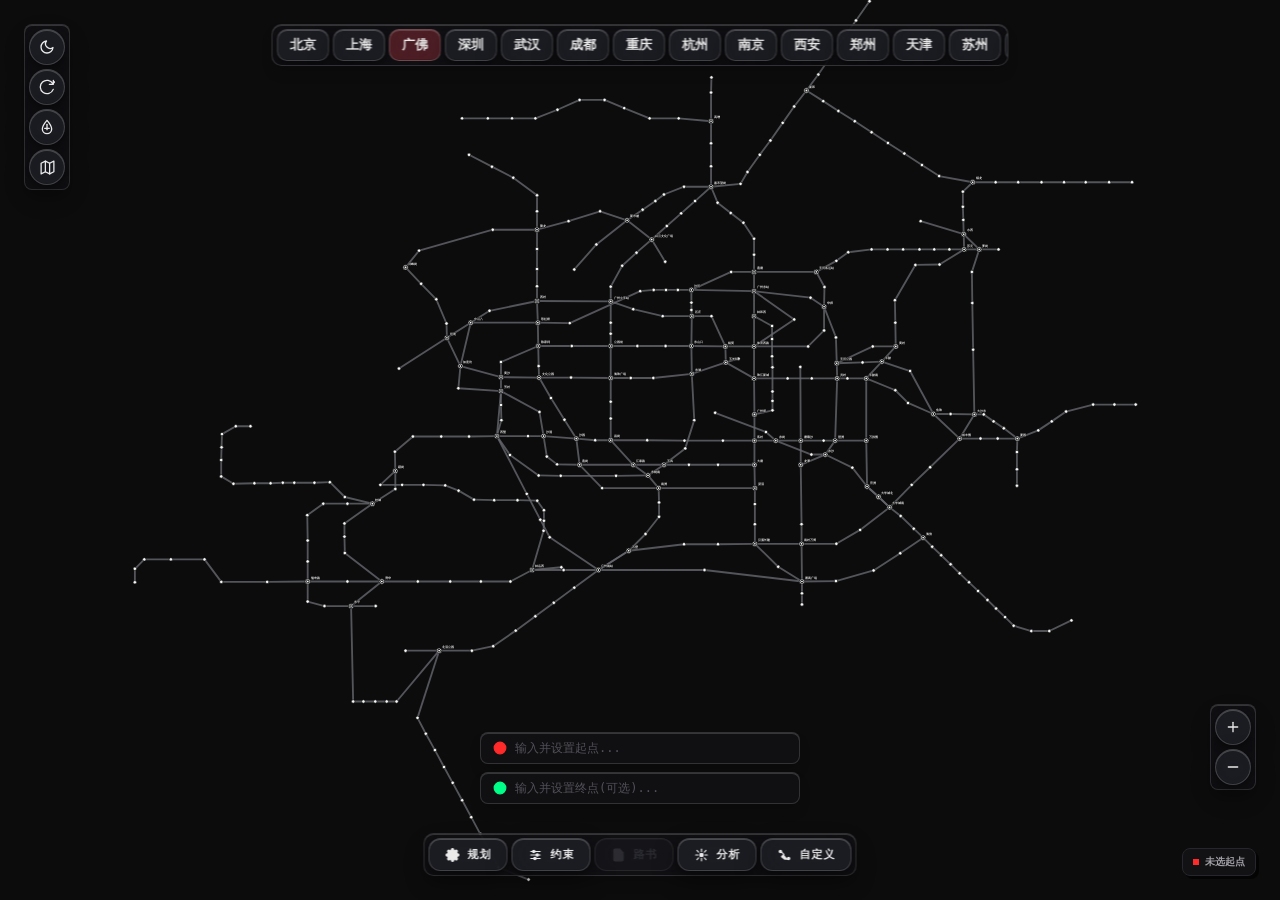
==== commit 80424742: "Add Xiamen trial lines and refine map attribution" ====
--- a/index.html
+++ b/index.html
@@ -11,7 +11,7 @@
     <link href="https://fonts.googleapis.com/css2?family=Outfit:wght@400;500;600;700;800&family=Inter:wght@400;500;600;700&display=swap" rel="stylesheet">
     
     <!-- CSS Style -->
-    <link rel="stylesheet" href="styles.css?v=20261105-rose-v6">
+    <link rel="stylesheet" href="styles.css?v=20261115-centrality-scroll-v1">
 </head>
 <body class="theme-dark">
     <div class="app-container">
@@ -46,7 +46,7 @@
                 <svg viewBox="0 0 24 24" width="17" height="17" stroke="currentColor" stroke-width="1.8" fill="none" stroke-linecap="round" stroke-linejoin="round"><path d="m3 6 6-3 6 3 6-3v15l-6 3-6-3-6 3z"></path><path d="M9 3v15M15 6v15"></path></svg>
             </button>
         </div>
-        <a class="geographic-credit" href="https://www.openstreetmap.org/copyright" target="_blank" rel="noopener noreferrer">© OpenStreetMap contributors</a>
+        <div class="geographic-credit">地理走向数据：© OpenStreetMap contributors</div>
         
         <!-- Floating city selector tabs -->
         <div class="city-tab-container" id="city-tab-container" role="tablist" aria-label="选择城市地铁网络，左右滑动查看更多城市" title="左右滑动查看更多城市">
@@ -637,8 +637,8 @@
             <div class="share-large-viewer-scroll"><img id="share-large-viewer-image" alt="完整路线大图"></div>
         </div>
 
-    <script src="subway_data.js?v=20261112-chongqing15-v1"></script>
-    <script src="city_extremes_results.js?v=20261112-chongqing15-v1"></script>
+    <script src="subway_data.js?v=20261115-xiamen-46-v1"></script>
+    <script src="city_extremes_results.js?v=20261115-xiamen-46-v1"></script>
     <script src="mobile-map-interaction.js"></script>
     <script src="topology-rules.js"></script>
     <script src="route-rules.js"></script>
@@ -653,7 +653,7 @@
     <script src="network-research-ui.js?v=20261103-review-medium-low-v4"></script>
     <script src="geographic-view.js?v=20261105-all-cities-v1"></script>
     <script src="orientation-rose.js?v=20261105-1"></script>
-    <script src="orientation-rose-ui.js?v=20261112-chongqing15-v1"></script>
+    <script src="orientation-rose-ui.js?v=20261115-xiamen-46-v1"></script>
     <script src="solver-progress.js"></script>
     <script src="site-runtime.js"></script>
     <script src="analytics-client.js"></script>
@@ -4525,7 +4525,7 @@
                     try {
                         if (!geographicDataPromises.has(requestedCity)) {
                             const file = requestedCity === "guangzhou" ? "guangfo" : requestedCity;
-                            geographicDataPromises.set(requestedCity, fetch(`data/geometry/${file}.json?v=20261112-chongqing15-v1`).then(response => {
+                            geographicDataPromises.set(requestedCity, fetch(`data/geometry/${file}.json?v=20261115-xiamen-46-v1`).then(response => {
                                 if (!response.ok) throw new Error("地理走向数据加载失败");
                                 return response.json();
                             }));
--- a/styles.css
+++ b/styles.css
@@ -2923,9 +2923,8 @@
 @media (max-width: 1024px) {
     .detour-mobile-hint { display: block; margin: 0 2px 6px; color: var(--text-secondary); font-size: 12px; }
     .detour-table { border-collapse: separate; border-spacing: 0; }
-    .detour-table th:first-child, .detour-table td:first-child { position: sticky; left: 0; z-index: 2; width: 48px; min-width: 48px; background: var(--input-bg); }
-    .detour-table th:nth-child(2), .detour-table td:nth-child(2) { position: sticky; left: 48px; z-index: 2; background: var(--input-bg); }
-    .detour-table th:first-child, .detour-table th:nth-child(2) { z-index: 3; }
+    .detour-table th:nth-child(2), .detour-table td:nth-child(2) { position: sticky; left: 0; z-index: 2; background: var(--input-bg); }
+    .detour-table th:nth-child(2) { z-index: 3; }
 }
 @media (max-width: 768px) {
     #centrality-modal .matrix-close { min-width: 44px; min-height: 44px; }
@@ -2934,7 +2933,8 @@
     #centrality-body .matrix-table { min-width: 760px !important; border-collapse: separate; border-spacing: 0; }
     #centrality-body .matrix-table th, #centrality-body .matrix-table td { white-space: nowrap; }
     #centrality-body .matrix-table th { height: 44px; }
-    #centrality-body .matrix-table th:first-child, #centrality-body .matrix-table td:first-child { position: sticky; left: 0; z-index: 2; background: var(--panel-bg); }
+    #centrality-body .matrix-table th:first-child, #centrality-body .matrix-table td:first-child:not([colspan]) { position: sticky; left: 0; z-index: 2; background: var(--panel-bg); }
+    #centrality-body .matrix-table th:first-child { z-index: 11; }
     #centrality-body .centrality-line-badges { flex-wrap: wrap; min-width: 170px; }
     #centrality-body .centrality-mobile-metric:not(:empty) { display: block; margin-top: 3px; color: var(--text-secondary); font-size: 12px; font-weight: 400; }
 }
@@ -2980,8 +2980,8 @@
 .research-search-results p { margin: 0; font-size: 13px; }
 
 /* A compact credit stays in place in either view; the map itself has no extra legend. */
-.geographic-credit { position:absolute; left:6px; bottom:3px; z-index:8; font-size:10px; line-height:1.4; color:var(--text-secondary); text-decoration:none; }
-.geographic-credit:hover, .geographic-credit:focus-visible { text-decoration:underline; }
+.geographic-credit { position:absolute; left:50%; top:calc(env(safe-area-inset-top, 0px) + 8px); transform:translateX(-50%); z-index:100; max-width:calc(100% - 32px); padding:6px 10px; border:1px solid var(--border-color); border-radius:8px; background:var(--panel-bg); color:var(--text-primary); font-size:11px; line-height:1.4; text-align:center; pointer-events:none; animation:geographic-credit-hide 5s forwards; }
+@keyframes geographic-credit-hide { 0%, 98% { opacity:1; visibility:visible; } 100% { opacity:0; visibility:hidden; } }
 #btn-geographic:disabled { opacity:.38; cursor:not-allowed; }
 
 /* Direction analysis keeps the data prominent and uses the same surfaces as analysis dialogs. */
@@ -3018,6 +3018,7 @@
 .rose-empty { padding: 40px 10px; color: var(--text-secondary); text-align: center; font-size: 13px; }
 .rose-method { margin-top: 16px; border-top: 1px solid var(--border-color); padding-top: 15px; color: var(--text-secondary); font-size: 12px; line-height: 1.7; }
 .rose-method summary { color: var(--text-primary); cursor: pointer; }
+.rose-method a { color: inherit; text-decoration: underline; text-underline-offset: 2px; }
 @media (max-width: 700px) {
     .rose-scroll { padding-top: 12px; }
     .rose-toolbar { gap: 10px; }
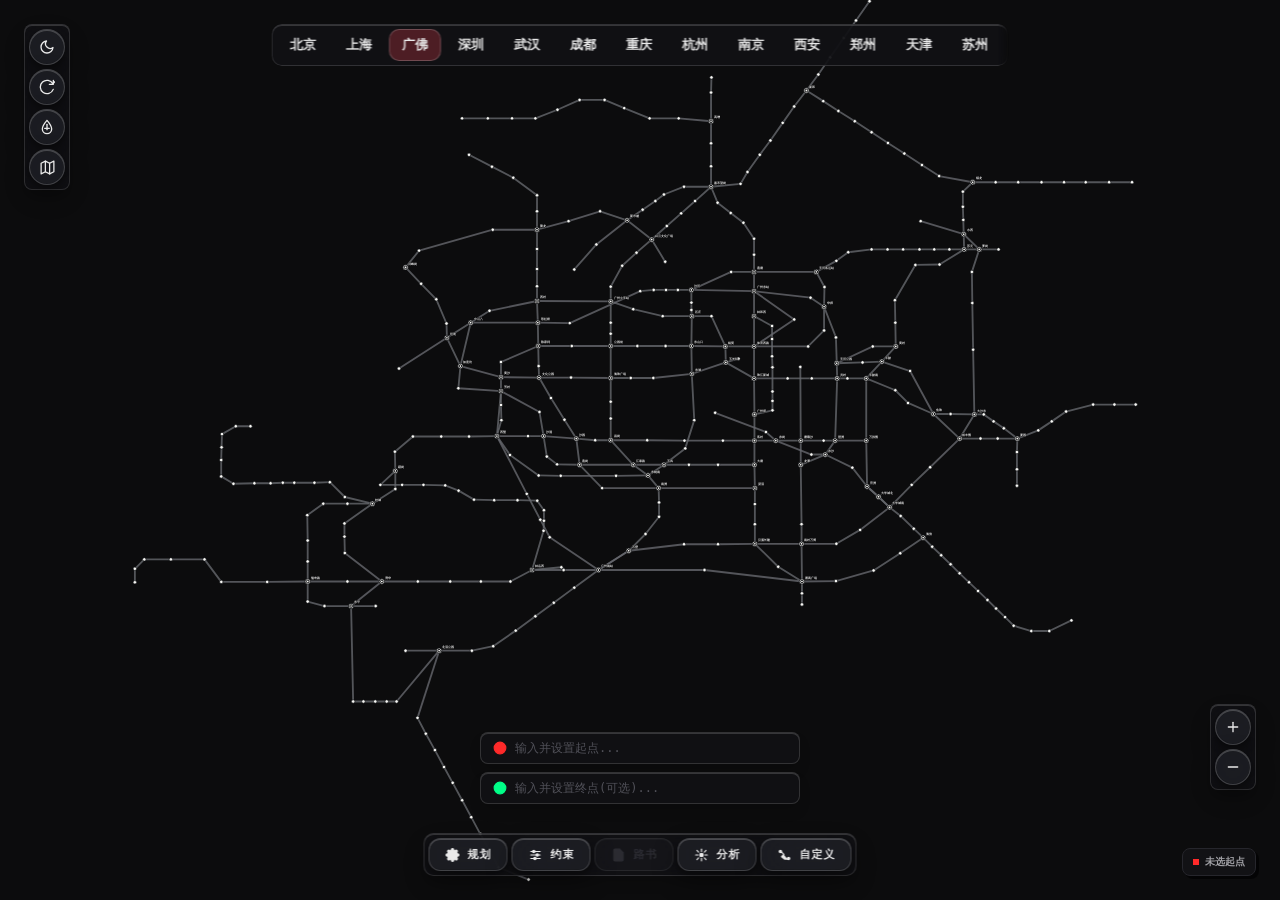
==== commit 90d4c652: "Polish analysis interactions and navigation" ====
--- a/index.html
+++ b/index.html
@@ -11,7 +11,7 @@
     <link href="https://fonts.googleapis.com/css2?family=Outfit:wght@400;500;600;700;800&family=Inter:wght@400;500;600;700&display=swap" rel="stylesheet">
     
     <!-- CSS Style -->
-    <link rel="stylesheet" href="styles.css?v=20261115-centrality-scroll-v1">
+    <link rel="stylesheet" href="styles.css?v=20261115-interaction-v1">
 </head>
 <body class="theme-dark">
     <div class="app-container">
@@ -341,22 +341,21 @@
 
                 <!-- Pane 5: Network analysis tools stay separate from the route-planning flow. -->
                 <div class="config-pane" id="pane-analysis" style="display:none; flex-direction:column; gap:12px;">
-                    <div class="analysis-pane-intro">探索网络结构，不会改变当前路线规划条件。</div>
+                    <div class="analysis-pane-intro">从线路出发，发现城市的另一种连接。</div>
+                    <div class="analysis-card-grid">
                     <button class="analysis-action" id="btn-open-matrix" type="button">
-                        <span>站间最少站数</span>
-                        <small>查看站点间最少经过站数</small>
+                        <span class="analysis-card-mark" aria-hidden="true"><svg viewBox="0 0 80 48"><path d="M8 12H72M8 24H72M8 36H72M20 7V41M40 7V41M60 7V41"/><circle cx="20" cy="12" r="3"/><circle cx="40" cy="24" r="3"/><circle cx="60" cy="36" r="3"/></svg></span><span class="analysis-card-copy"><span>站间最少站数</span><small>查看站点之间的连接</small></span><span class="analysis-card-arrow" aria-hidden="true">↗</span>
                     </button>
                     <button class="analysis-action" id="btn-open-centrality" type="button">
-                        <span>中心性排行</span>
-                        <small>查看网络枢纽和覆盖能力</small>
+                        <span class="analysis-card-mark" aria-hidden="true"><svg viewBox="0 0 80 48"><path d="M10 10L40 24 13 39M40 24L68 8M40 24L70 38"/><circle cx="40" cy="24" r="5"/><circle cx="10" cy="10" r="3"/><circle cx="13" cy="39" r="3"/><circle cx="68" cy="8" r="3"/><circle cx="70" cy="38" r="3"/></svg></span><span class="analysis-card-copy"><span>中心性排行</span><small>发现网络中的关键车站</small></span><span class="analysis-card-arrow" aria-hidden="true">↗</span>
                     </button>
-                    <button class="analysis-action" id="btn-open-city-extremes" type="button">
-                        <span>城市线网之最</span>
-                        <small>扫描全城起点，寻找不同规则下的最长路线</small>
+                    <button class="analysis-action analysis-card-featured" id="btn-open-city-extremes" type="button">
+                        <span class="analysis-card-mark" aria-hidden="true"><svg viewBox="0 0 80 48"><path d="M17 24C17 11 27 6 40 6S63 12 63 24 53 42 40 42 17 37 17 24Z"/><circle cx="17" cy="24" r="3"/><circle cx="40" cy="6" r="3"/><circle cx="63" cy="24" r="3"/><circle cx="40" cy="42" r="3"/></svg></span><span class="analysis-card-copy"><span>城市线网之最</span><small>探索每座城市的最长路线</small></span><span class="analysis-card-arrow" aria-hidden="true">↗</span>
                     </button>
-                    <button class="analysis-action" id="btn-open-rose" type="button"><span>方向玫瑰图</span><small>按线路颜色探索城市轨道走向</small></button>
-                    <button class="analysis-action" id="btn-open-detour" type="button"><span>绕路之王</span><small>比较站间线网距离和直线距离</small></button>
-                <button class="analysis-action" id="btn-open-failure" type="button"><span>故障影响模拟</span><small>模拟车站、区间或整条线路中断</small></button>
+                    <button class="analysis-action" id="btn-open-rose" type="button"><span class="analysis-card-mark" aria-hidden="true"><svg viewBox="0 0 80 48"><path d="M40 4V44M20 24H60M26 10L54 38M54 10L26 38"/><circle cx="40" cy="24" r="14"/><circle cx="40" cy="24" r="3"/></svg></span><span class="analysis-card-copy"><span>方向玫瑰图</span><small>按线路颜色探索轨道走向</small></span><span class="analysis-card-arrow" aria-hidden="true">↗</span></button>
+                    <button class="analysis-action" id="btn-open-detour" type="button"><span class="analysis-card-mark" aria-hidden="true"><svg viewBox="0 0 80 48"><path d="M12 32H68" stroke-dasharray="3 4"/><path d="M12 32V14H40V7H59V20H68V32"/><circle cx="12" cy="32" r="3"/><circle cx="68" cy="32" r="3"/></svg></span><span class="analysis-card-copy"><span>绕路之王</span><small>相隔很近，却要绕行很远</small></span><span class="analysis-card-arrow" aria-hidden="true">↗</span></button>
+                    <button class="analysis-action" id="btn-open-failure" type="button"><span class="analysis-card-mark" aria-hidden="true"><svg viewBox="0 0 80 48"><path d="M8 24H31M49 24H72M31 24L36 17M44 31L49 24"/><circle cx="8" cy="24" r="3"/><circle cx="72" cy="24" r="3"/><path d="M40 12V20M40 29V31"/></svg></span><span class="analysis-card-copy"><span>故障影响模拟</span><small>看看中断如何改变线网</small></span><span class="analysis-card-arrow" aria-hidden="true">↗</span></button>
+                    </div>
                 </div>
                 
                 <!-- Pane 6: Station Wiki -->
@@ -654,6 +653,7 @@
     <script src="geographic-view.js?v=20261105-all-cities-v1"></script>
     <script src="orientation-rose.js?v=20261105-1"></script>
     <script src="orientation-rose-ui.js?v=20261115-xiamen-46-v1"></script>
+    <script src="interaction-polish.js?v=20261115-1"></script>
     <script src="solver-progress.js"></script>
     <script src="site-runtime.js"></script>
     <script src="analytics-client.js"></script>
@@ -1525,6 +1525,7 @@
                     drawerTitle.textContent = (paneId === "drawer-analysis" || paneId === "drawer-roadbook") ? title : title + "设置";
                 }
                 drawer.classList.toggle("drawer-rules-active", paneId === "drawer-rules");
+                drawer.classList.toggle("drawer-analysis-active", paneId === "drawer-analysis");
                 drawer.classList.toggle("drawer-custom-route-active", paneId === "drawer-custom-route");
                 if (paneId !== "drawer-roadbook") {
                     drawer.classList.remove("drawer-roadbook-expanded");
@@ -1548,6 +1549,7 @@
             function closeDrawer() {
                 drawer.classList.remove("open");
                 drawer.classList.remove("drawer-rules-active");
+                drawer.classList.remove("drawer-analysis-active");
                 drawer.classList.remove("drawer-custom-route-active");
                 drawer.classList.remove("drawer-custom-route-collapsed");
                 drawer.classList.remove("drawer-roadbook-expanded");
@@ -3678,6 +3680,7 @@
 
             let centralitySortCol = "value";
             let centralitySortAsc = false;
+            let centralityLastSelection = null;
 
             function getStationLines(stationName, cityData = data) {
                 const node = cityData.nodes.find(n => n.name === stationName);
@@ -3796,7 +3799,7 @@
                         const rankBadge = idx < 3
                             ? `<span style="color:${rankColors[idx]};margin-right:5px;font-size:10px;">#${idx+1}</span>`
                             : '';
-                        html += `<tr class="centrality-row" data-station="${r.name}" style="cursor:pointer;">
+                        html += `<tr class="centrality-row${centralityLastSelection?.city === centralitySelectedCity && centralityLastSelection.name === r.name ? ' research-selected' : ''}" data-station="${r.name}" tabindex="0" aria-label="在地图查看${r.name}" style="cursor:pointer;">
                             <td style="padding:8px 12px 8px 16px;font-weight:bold;color:var(--text-primary);">${rankBadge}${r.name}<span class="centrality-mobile-metric">${mobileMetric}</span></td>
                             <td style="padding:8px 12px;"><div class="centrality-line-badges">${renderCentralityLineBadges(r.line, analysisData)}</div></td>
                             <td style="text-align:center;padding:8px;font-weight:bold;color:var(--text-primary);font-variant-numeric:tabular-nums;">${r.deg}</td>
@@ -3827,8 +3830,12 @@
                 });
 
                 body.querySelectorAll(".centrality-row").forEach(row => {
+                    row.addEventListener("keydown", event => {
+                        if (event.key === "Enter" || event.key === " ") { event.preventDefault(); row.click(); }
+                    });
                     row.addEventListener("click", () => {
                         const stName = row.getAttribute("data-station");
+                        centralityLastSelection = {city: centralitySelectedCity, name: stName, top: body.scrollTop, left: body.scrollLeft};
                         document.getElementById("centrality-modal").style.display = "none";
                         if (centralitySelectedCity !== selectedCity) {
                             const cityTab = document.querySelector(`.city-tab[data-value="${centralitySelectedCity}"]`);
@@ -3873,11 +3880,15 @@
                 closeDrawer();
                 centralitySelectedCity = selectedCity;
                 document.getElementById("centrality-city-select").value = centralitySelectedCity;
-                // Default sorting to betweenness descending
-                centralitySortCol = "bet";
-                centralitySortAsc = false;
+                if (centralityLastSelection?.city !== selectedCity) {
+                    centralitySortCol = "bet";
+                    centralitySortAsc = false;
+                }
                 document.getElementById("centrality-modal").style.display = "flex";
                 renderCentralityTable();
+                if (centralityLastSelection?.city === selectedCity) {
+                    document.getElementById("centrality-body").scrollTo(centralityLastSelection.left, centralityLastSelection.top);
+                }
             }
 
             document.getElementById("btn-centrality-close").addEventListener("click", () => {
@@ -4375,12 +4386,16 @@
                         <div class="city-extremes-metric"><span>优化目标</span><strong>${entry.metric.label}</strong></div>
                         <div class="city-extremes-metric"><span>起点</span><strong>${start}</strong></div>
                         <div class="city-extremes-metric"><span>${entry.rule.mode === "loop" ? "闭环站点" : "终点"}</span><strong>${end}</strong></div>
-                        <div class="city-extremes-metric"><span>经过区间 / 换乘</span><strong>${result.path_edges.length} / ${countRouteTransfers(result, routeEdges, entry.topology)}</strong></div>
-                        <div class="city-extremes-metric"><span>估算距离</span><strong>${formatDistanceKm(routeDistanceKm)}</strong></div>
-                        <div class="city-extremes-metric"><span>途经车站</span><strong>${stations.length}</strong></div>
-                        <div class="city-extremes-metric"><span>涉及线路</span><strong>${new Set(result.path_edges.map(id => routeEdges[id]?.line)).size}</strong></div>
+                        <div class="city-extremes-metric"><span>经过区间 / 换乘</span><strong><span class="motion-count" data-motion-value="${result.path_edges.length}">${result.path_edges.length}</span> / <span class="motion-count" data-motion-value="${countRouteTransfers(result, routeEdges, entry.topology)}">${countRouteTransfers(result, routeEdges, entry.topology)}</span></strong></div>
+                        <div class="city-extremes-metric"><span>估算距离</span><strong><span class="motion-count" data-motion-value="${routeDistanceKm}" data-motion-decimals="1">${routeDistanceKm.toFixed(1)}</span> km</strong></div>
+                        <div class="city-extremes-metric"><span>途经车站</span><strong><span class="motion-count" data-motion-value="${stations.length}">${stations.length}</span></strong></div>
+                        <div class="city-extremes-metric"><span>涉及线路</span><strong><span class="motion-count" data-motion-value="${new Set(result.path_edges.map(id => routeEdges[id]?.line)).size}">${new Set(result.path_edges.map(id => routeEdges[id]?.line)).size}</span></strong></div>
                         <button class="btn-primary" id="btn-view-city-extreme" type="button">在地图查看并打开路书</button>
                     </div>`;
+                if (!entry.motionShown) {
+                    entry.motionShown = true;
+                    window.InteractionPolish?.animateCounts(cityExtremesResult);
+                }
                 document.getElementById("btn-view-city-extreme").addEventListener("click", () => viewCityExtremeOnMap(entry));
             }
 
--- a/styles.css
+++ b/styles.css
@@ -3068,3 +3068,86 @@
     .rose-legend { max-height: none; }
     .rose-line { min-height: 44px; }
 }
+
+/* Frontend interaction study: network motifs, stable controls and restrained motion. */
+#pane-analysis { gap: 10px !important; }
+.analysis-pane-intro { padding: 0 2px 2px; color: var(--text-secondary); font-size: 12px; line-height: 1.4; }
+.analysis-card-grid { display: grid; grid-template-columns: repeat(2, minmax(0, 1fr)); gap: 8px; }
+.app-container .analysis-action {
+    position: relative; isolation: isolate; display: flex; flex-direction: row; align-items: center;
+    min-width: 0; min-height: 84px; padding: 11px 10px; gap: 8px; overflow: hidden;
+    border: 1px solid var(--border-color) !important; border-radius: 12px !important;
+    background: var(--input-bg) !important; box-shadow: none; backdrop-filter: none;
+    -webkit-backdrop-filter: none; transition: border-color 180ms ease, background-color 180ms ease, transform 140ms ease;
+}
+.app-container .analysis-action::before {
+    content: ''; position: absolute; inset: 0; z-index: -1; opacity: 0; pointer-events: none;
+    background: radial-gradient(140px circle at var(--spot-x, 50%) var(--spot-y, 50%), rgba(236, 67, 76, .14), transparent 72%);
+    transition: opacity 180ms ease;
+}
+.app-container .analysis-action.analysis-card-featured { border-color: color-mix(in srgb, var(--accent-color) 42%, var(--border-color)) !important; }
+.analysis-card-mark { width: 40px; height: 36px; display: grid; place-items: center; flex: 0 0 auto; color: var(--accent-color); }
+.analysis-card-mark svg { width: 40px; height: 28px; fill: var(--input-bg); stroke: currentColor; stroke-width: 2; stroke-linecap: round; stroke-linejoin: round; }
+.analysis-card-copy { display: flex; flex-direction: column; min-width: 0; gap: 5px; }
+.analysis-card-copy > span { color: var(--text-primary); font-size: 13px; font-weight: 700; line-height: 1.25; }
+.analysis-card-copy small { color: var(--text-secondary); font-size: 11px; line-height: 1.35; }
+.analysis-card-arrow { align-self: flex-start; margin-left: auto; color: var(--text-secondary); font-size: 13px; transition: transform 180ms ease; }
+.floating-drawer.open .analysis-card-grid > .analysis-action { animation: polish-card-in 180ms ease both; }
+.floating-drawer.open .analysis-card-grid > .analysis-action:nth-child(2) { animation-delay: 20ms; }
+.floating-drawer.open .analysis-card-grid > .analysis-action:nth-child(3) { animation-delay: 40ms; }
+.floating-drawer.open .analysis-card-grid > .analysis-action:nth-child(4) { animation-delay: 60ms; }
+.floating-drawer.open .analysis-card-grid > .analysis-action:nth-child(5) { animation-delay: 80ms; }
+.floating-drawer.open .analysis-card-grid > .analysis-action:nth-child(6) { animation-delay: 100ms; }
+@keyframes polish-card-in { from { opacity: .7; transform: translateY(5px); } to { opacity: 1; transform: none; } }
+@media (hover: hover) and (pointer: fine) {
+    .app-container .analysis-action:not(:disabled):hover { background: var(--input-bg) !important; border-color: var(--border-focus) !important; box-shadow: none; transform: translateY(-2px); filter: none; }
+    .analysis-action:hover::before { opacity: 1; }
+    .analysis-action:hover .analysis-card-arrow { transform: translate(2px, -2px); }
+}
+.app-container .analysis-action:focus-visible { outline: 2px solid var(--accent-color); outline-offset: 2px; }
+.app-container .analysis-action:active { transform: scale(.98) !important; }
+.floating-drawer:not(.open) { pointer-events: none; }
+.floating-drawer { transition: transform 250ms cubic-bezier(.2,.7,.2,1), opacity 200ms ease; }
+.drawer-content { --top-fade: 0px; --bottom-fade: 0px; mask-image: linear-gradient(to bottom, transparent, #000 var(--top-fade), #000 calc(100% - var(--bottom-fade)), transparent); -webkit-mask-image: linear-gradient(to bottom, transparent, #000 var(--top-fade), #000 calc(100% - var(--bottom-fade)), transparent); }
+.drawer-content[data-scroll-start="true"] { --top-fade: 12px; }
+.drawer-content[data-scroll-end="true"] { --bottom-fade: 12px; }
+.city-tab-container { --left-fade: 0px; --right-fade: 0px; mask-image: linear-gradient(to right, transparent, #000 var(--left-fade), #000 calc(100% - var(--right-fade)), transparent); -webkit-mask-image: linear-gradient(to right, transparent, #000 var(--left-fade), #000 calc(100% - var(--right-fade)), transparent); }
+.city-tab-container[data-scroll-start="true"] { --left-fade: 10px; }
+.city-tab-container[data-scroll-end="true"] { --right-fade: 10px; }
+.polish-nav-indicator { position: absolute; top: 0; left: 0; z-index: 0; border-radius: 10px !important; background: var(--button-glass-selected); border: 1px solid var(--button-glass-highlight); pointer-events: none; transition: transform 220ms cubic-bezier(.2,.7,.2,1), width 220ms ease, height 220ms ease; }
+.polish-nav-indicator[hidden] { display: none; }
+.app-container .polish-nav-ready :is(.city-tab, .nav-item) { position: relative; z-index: 1; background: transparent !important; border-color: transparent !important; box-shadow: none; backdrop-filter: none; -webkit-backdrop-filter: none; }
+.app-container .polish-nav-ready :is(.city-tab, .nav-item):is(:hover, :focus-visible) { background: rgba(128,128,128,.10) !important; box-shadow: none; transform: none; }
+.app-container .polish-nav-ready :is(.city-tab.active, .nav-item.active) { color: var(--text-primary) !important; }
+.matrix-modal { opacity: 1; transition: opacity 200ms ease, display 200ms allow-discrete; }
+.matrix-modal[style*="display: none"] { opacity: 0; pointer-events: none; }
+@starting-style { .matrix-modal { opacity: 0; } }
+.research-selected { outline: 2px solid var(--accent-color); outline-offset: -2px; }
+#centrality-body .centrality-row:focus-visible { outline: 2px solid var(--accent-color); outline-offset: -2px; }
+.research-ranking-table tr.research-selected td, .detour-table tr.research-selected td, #centrality-body tr.research-selected td { background: color-mix(in srgb, var(--accent-color) 10%, var(--input-bg)); }
+.research-ranking-table tr.research-selected td:nth-child(2), .detour-table tr.research-selected .detour-stations, #centrality-body tr.research-selected td:first-child { box-shadow: inset 3px 0 0 var(--accent-color); }
+.polish-reveal { animation: polish-row-in 220ms ease both; animation-delay: var(--row-delay, 0ms); }
+/* Keep sticky table columns out of animated stacking contexts. */
+tr.polish-reveal { animation: none; }
+tr.polish-reveal > td:not(:first-child):not(:nth-child(2)) { animation: polish-row-in 220ms ease both; animation-delay: var(--row-delay, 0ms); }
+@keyframes polish-row-in { from { opacity: .64; } to { opacity: 1; } }
+[data-motion-value] { position: relative; font-variant-numeric: tabular-nums; }
+[data-motion-value][data-counting] { color: transparent !important; }
+[data-motion-value][data-counting]::after { content: attr(data-count-display); position: absolute; left: 0; top: 0; color: var(--text-primary); pointer-events: none; user-select: none; white-space: nowrap; }
+.city-extremes-metric strong .motion-count { display: inline; color: inherit; font-size: inherit; }
+@media (max-width: 1024px) { .floating-drawer.drawer-analysis-active { height: min(42dvh, 430px); } }
+@media (max-width: 600px) {
+    .analysis-card-grid { gap: 7px; }
+    .app-container .analysis-action { min-height: 72px; padding: 9px 8px; gap: 6px; }
+    .analysis-card-mark { width: 32px; }
+    .analysis-card-mark svg { width: 32px; }
+    .analysis-card-copy > span { font-size: 12px; }
+    .analysis-card-copy small { font-size: 11px; }
+    .analysis-card-arrow { font-size: 12px; }
+}
+@media (max-width: 340px) { .analysis-card-grid { grid-template-columns: 1fr; } }
+@media (prefers-reduced-motion: reduce) {
+    .floating-drawer, .matrix-modal, .polish-nav-indicator, .analysis-card-arrow { transition: none !important; }
+    .polish-reveal, tr.polish-reveal > td, .floating-drawer.open .analysis-card-grid > .analysis-action { animation: none !important; }
+    .analysis-action::before { transition: none; }
+}
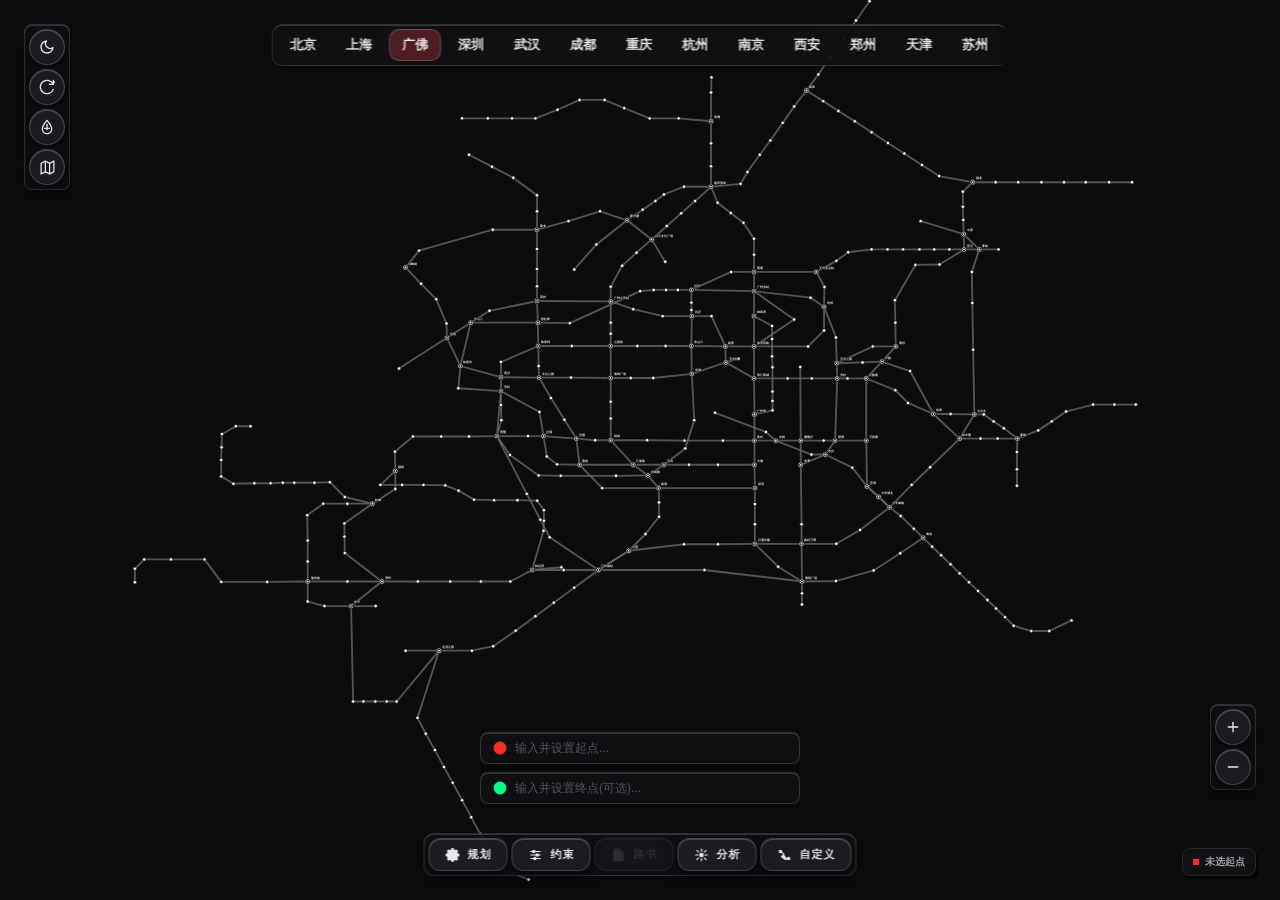
==== commit 4caf1466: "Unify analysis controls and table styling" ====
--- a/index.html
+++ b/index.html
@@ -11,7 +11,7 @@
     <link href="https://fonts.googleapis.com/css2?family=Outfit:wght@400;500;600;700;800&family=Inter:wght@400;500;600;700&display=swap" rel="stylesheet">
     
     <!-- CSS Style -->
-    <link rel="stylesheet" href="styles.css?v=20261115-interaction-v1">
+    <link rel="stylesheet" href="styles.css?v=20261115-unified-ui-v1">
 </head>
 <body class="theme-dark">
     <div class="app-container">
--- a/styles.css
+++ b/styles.css
@@ -107,7 +107,7 @@
     /* This is a full-screen tool, not a scrolling document. Drawers and modals own their internal scrolling. */
     background-color: var(--bg-page);
     color: var(--text-primary);
-    font-family: 'JetBrains Mono', 'IBM Plex Mono', 'SF Mono', Monaco, Consolas, monospace;
+    font-family: -apple-system, BlinkMacSystemFont, 'PingFang SC', 'Microsoft YaHei', sans-serif;
     overflow: hidden;
     height: var(--app-viewport-height);
     width: 100vw;
@@ -3151,3 +3151,113 @@
     .polish-reveal, tr.polish-reveal > td, .floating-drawer.open .analysis-card-grid > .analysis-action { animation: none !important; }
     .analysis-action::before { transition: none; }
 }
+
+/* A shared visual language for analysis and the controls around the map. */
+.city-tab, .matrix-modal, .matrix-cell-val { font-family: inherit; }
+.matrix-modal {
+    border-radius: 20px !important;
+    background: var(--panel-bg);
+    color: var(--text-primary);
+}
+.matrix-modal .matrix-title {
+    color: var(--text-primary);
+    font-size: 16px;
+    font-weight: 700;
+    letter-spacing: 0;
+}
+.matrix-modal :is(.analysis-filter-group, .centrality-city-filter, .matrix-filter-label, .city-extremes-field, .city-extremes-rules, .rose-toolbar > label) {
+    color: var(--text-secondary);
+    font-size: 13px;
+}
+.matrix-modal :is(.analysis-select, .matrix-filter-input, .city-extremes-field select, input[type='search'], input[type='number']:not(.analysis-select-hidden)) {
+    min-height: 40px;
+    border: 1px solid var(--border-color);
+    border-radius: 10px !important;
+    background-color: var(--input-bg);
+    color: var(--text-primary);
+    font-family: inherit;
+    font-size: 14px;
+}
+.matrix-modal :is(.analysis-select, .city-extremes-field select) { padding: 0 28px 0 12px; }
+.app-container .matrix-modal .analysis-select-trigger, .app-container .matrix-modal .analysis-select-trigger:hover {
+    border: 1px solid var(--border-color) !important;
+    background: var(--input-bg) !important;
+    box-shadow: none;
+    backdrop-filter: none;
+    -webkit-backdrop-filter: none;
+    transform: none;
+}
+.matrix-modal :is(.matrix-filter-input, input[type='number']) { padding: 0 8px; }
+.matrix-modal :is(.analysis-select, .matrix-filter-input, .city-extremes-field select, input[type='search'], input[type='number']):focus-visible {
+    outline: 2px solid var(--border-focus);
+    outline-offset: 2px;
+}
+.matrix-modal :is(button, input, select) { font-family: inherit; }
+.matrix-modal .matrix-close {
+    display: grid;
+    place-items: center;
+    width: 36px;
+    height: 36px;
+    border: 1px solid var(--border-color) !important;
+    border-radius: 10px !important;
+    background: var(--input-bg) !important;
+    color: var(--text-secondary);
+    box-shadow: none !important;
+    line-height: 1;
+}
+.matrix-modal .matrix-close:hover { color: var(--text-primary); border-color: var(--border-focus) !important; }
+.matrix-modal .matrix-close:focus-visible { outline: 2px solid var(--border-focus); outline-offset: 2px; }
+#centrality-modal .matrix-header { position: relative; flex-wrap: wrap; gap: 12px; padding: 0 48px 12px 0 !important; }
+#centrality-modal .matrix-header > .matrix-title { flex: 1 0 100%; }
+#centrality-modal .matrix-header > div { flex-wrap: wrap; gap: 10px 16px !important; }
+#centrality-modal .matrix-close { position: absolute; top: 0; right: 0; }
+#centrality-modal .matrix-header input[type='number'], #centrality-modal .centrality-city-filter .analysis-select { min-height: 40px; }
+.matrix-body, .research-rank-panel, .research-chart, .detour-table-scroll, .rose-figure, .city-extremes-metric {
+    border: 1px solid var(--border-color);
+    border-radius: 14px !important;
+    background: var(--input-bg);
+}
+.matrix-body { overflow: auto; }
+.matrix-table { border-collapse: separate; border-spacing: 0; font-variant-numeric: tabular-nums; }
+.matrix-table th, .matrix-table td { border: 0; border-bottom: 1px solid var(--border-color); }
+.matrix-table th { background: var(--input-bg); color: var(--text-secondary); font-size: 12px; font-weight: 600; }
+.matrix-table td { color: var(--text-primary); font-size: 13px; }
+.matrix-table .matrix-cell-val { color: var(--neon-purple); }
+.matrix-table .matrix-cell-val:hover { color: #000; }
+.city-extremes-rules legend { color: var(--text-secondary); font-size: 13px; }
+.city-extremes-rules label { min-height: 40px; border-radius: 10px !important; background: var(--input-bg); }
+.city-extremes-rules input { accent-color: var(--accent-color); }
+.city-extremes-actions .btn-primary, .city-extremes-result-card .btn-primary {
+    min-height: 44px;
+    border: 1px solid var(--accent-color);
+    border-radius: 10px !important;
+    background: var(--accent-color);
+    color: #fff;
+    font: inherit;
+    font-weight: 600;
+    cursor: pointer;
+}
+.city-extremes-actions .btn-primary:focus-visible, .city-extremes-result-card .btn-primary:focus-visible { outline: 2px solid var(--border-focus); outline-offset: 2px; }
+.city-extremes-actions .btn-primary:disabled { opacity: .5; cursor: default; }
+.city-extremes-subtitle, .city-extremes-status, .city-extremes-metric span { color: var(--text-secondary); font-size: 12px; }
+.city-extremes-metric strong { font-size: 16px; font-variant-numeric: tabular-nums; }
+.station-select-menu, .research-search-results { border-radius: 10px !important; background: var(--panel-bg); }
+#research-progress, #research-ranking-bar { appearance: none; border: 0; background: var(--border-color); }
+#research-progress::-webkit-progress-bar, #research-ranking-bar::-webkit-progress-bar { background: var(--border-color); }
+#research-progress::-webkit-progress-value, #research-ranking-bar::-webkit-progress-value { background: var(--accent-color); }
+#research-progress::-moz-progress-bar, #research-ranking-bar::-moz-progress-bar { background: var(--accent-color); }
+:is(.drawer-content, .matrix-body, .research-scroll, .rose-scroll, .rose-legend, .station-select-menu, .research-search-results, .research-table-scroll, .detour-table-scroll, .detour-table thead, .city-tab-container, .city-extremes-modal) {
+    scrollbar-width: thin;
+    scrollbar-color: var(--text-muted) transparent;
+}
+:is(.drawer-content, .matrix-body, .research-scroll, .rose-scroll, .rose-legend, .station-select-menu, .research-search-results, .research-table-scroll, .detour-table-scroll, .detour-table thead, .city-tab-container, .city-extremes-modal)::-webkit-scrollbar { width: 6px; height: 6px; }
+:is(.drawer-content, .matrix-body, .research-scroll, .rose-scroll, .rose-legend, .station-select-menu, .research-search-results, .research-table-scroll, .detour-table-scroll, .detour-table thead, .city-tab-container, .city-extremes-modal)::-webkit-scrollbar-track { background: transparent; }
+:is(.drawer-content, .matrix-body, .research-scroll, .rose-scroll, .rose-legend, .station-select-menu, .research-search-results, .research-table-scroll, .detour-table-scroll, .detour-table thead, .city-tab-container, .city-extremes-modal)::-webkit-scrollbar-thumb { background: var(--text-muted); border-radius: 6px !important; }
+@media (max-width: 600px) {
+    .matrix-modal .matrix-close { width: 44px; height: 44px; }
+    .matrix-modal :is(.analysis-select, .city-extremes-field select, input[type='search']) { min-height: 44px; }
+    #matrix-modal .matrix-header { padding-right: 42px !important; }
+    #matrix-modal .analysis-filter-group { flex-basis: 100%; }
+    #matrix-modal .analysis-filter-group .analysis-select, #matrix-modal .station-select-wrap { flex: 1; min-width: 0; }
+    #centrality-modal .matrix-header { padding-right: 42px !important; }
+}
